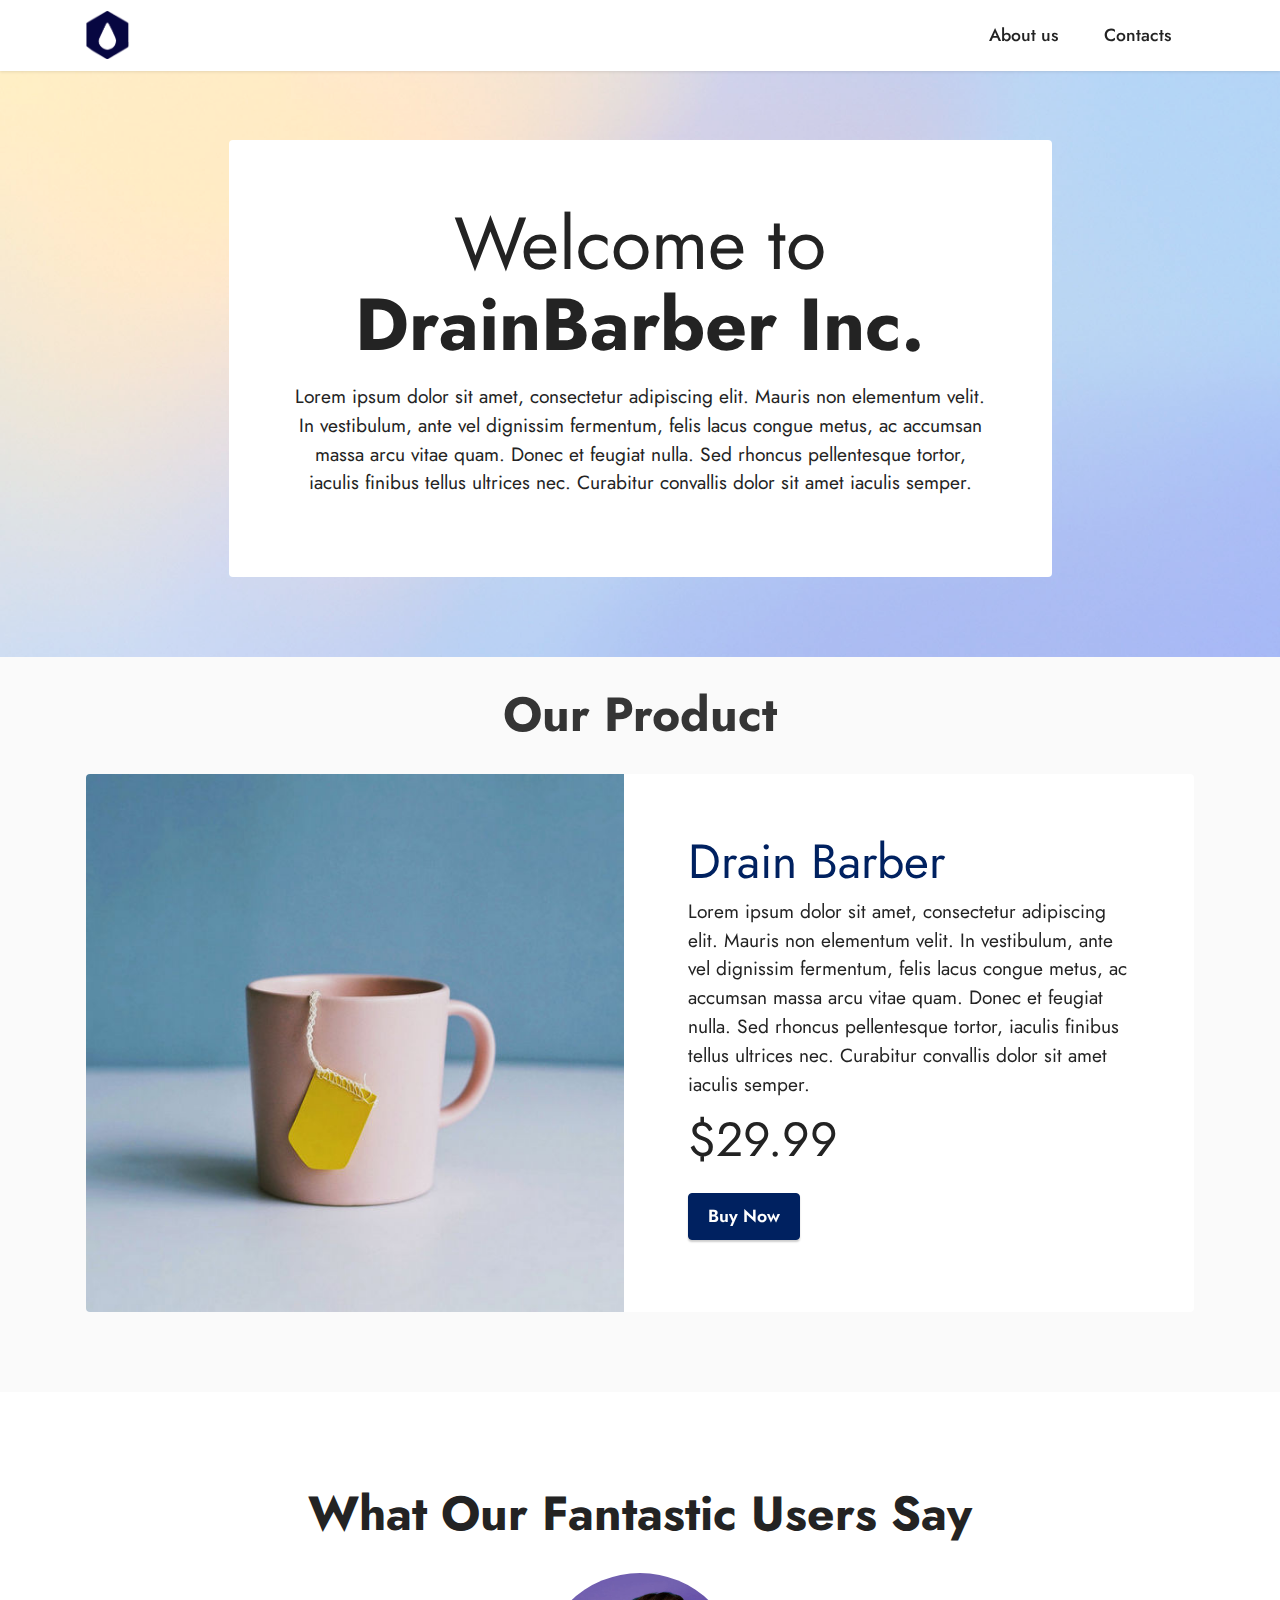
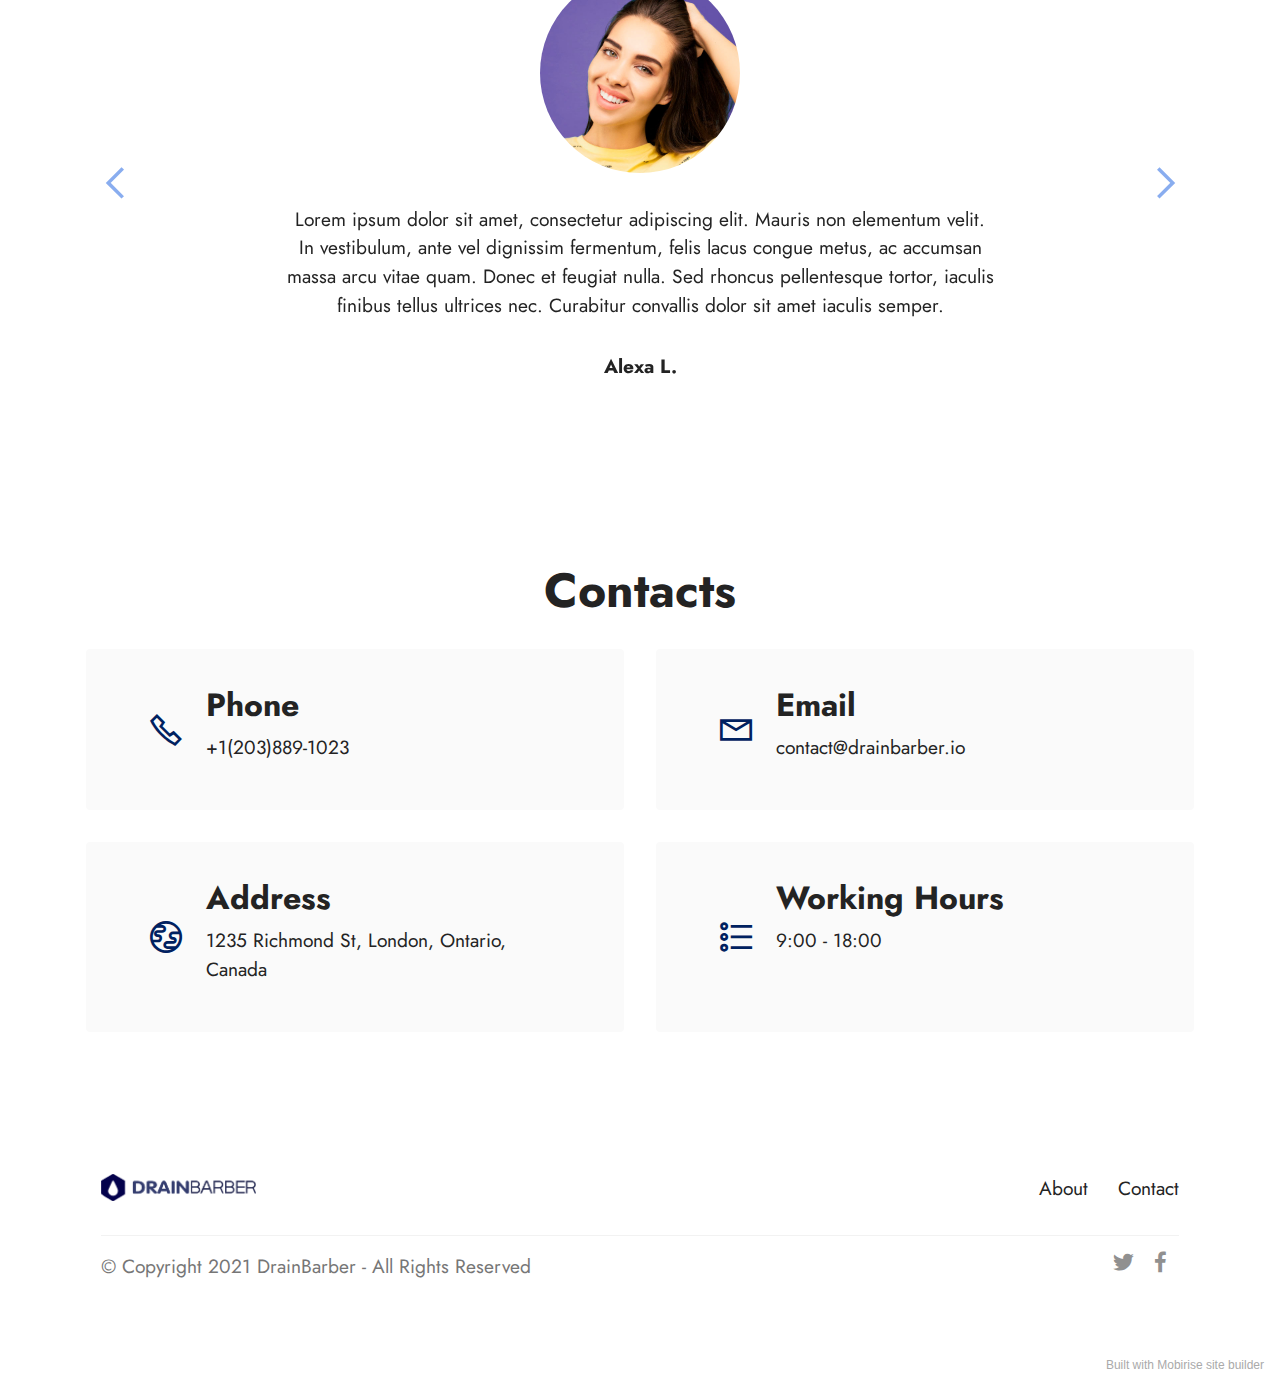
==== index.html @ 162d1832 "Commit" ====
<!DOCTYPE html>
<html  >
<head>
  <!-- Site made with Mobirise Website Builder v5.2.0, https://mobirise.com -->
  <meta charset="UTF-8">
  <meta http-equiv="X-UA-Compatible" content="IE=edge">
  <meta name="generator" content="Mobirise v5.2.0, mobirise.com">
  <meta name="viewport" content="width=device-width, initial-scale=1, minimum-scale=1">
  <link rel="shortcut icon" href="assets/images/drain-1-93x102.png" type="image/x-icon">
  <meta name="description" content="">
  
  
  <title>Home</title>
  <link rel="stylesheet" href="assets/web/assets/mobirise-icons2/mobirise2.css">
  <link rel="stylesheet" href="assets/tether/tether.min.css">
  <link rel="stylesheet" href="assets/bootstrap/css/bootstrap.min.css">
  <link rel="stylesheet" href="assets/bootstrap/css/bootstrap-grid.min.css">
  <link rel="stylesheet" href="assets/bootstrap/css/bootstrap-reboot.min.css">
  <link rel="stylesheet" href="assets/dropdown/css/style.css">
  <link rel="stylesheet" href="assets/socicon/css/styles.css">
  <link rel="stylesheet" href="assets/theme/css/style.css">
  <link rel="preload" as="style" href="assets/mobirise/css/mbr-additional.css"><link rel="stylesheet" href="assets/mobirise/css/mbr-additional.css" type="text/css">
  
  
  
  
</head>
<body>
  
  <section class="menu menu2 cid-sn1Rb7erC8" once="menu" id="menu2-1">
    
    <nav class="navbar navbar-dropdown navbar-fixed-top navbar-expand-lg">
        <div class="container">
            <div class="navbar-brand">
                <span class="navbar-logo">
                    <a href="index.html">
                        <img src="assets/images/drain-1-93x102.png" alt="DrainBarber" style="height: 3rem;">
                    </a>
                </span>
                
            </div>
            <button class="navbar-toggler" type="button" data-toggle="collapse" data-target="#navbarSupportedContent" aria-controls="navbarNavAltMarkup" aria-expanded="false" aria-label="Toggle navigation">
                <div class="hamburger">
                    <span></span>
                    <span></span>
                    <span></span>
                    <span></span>
                </div>
            </button>
            <div class="collapse navbar-collapse" id="navbarSupportedContent">
                <ul class="navbar-nav nav-dropdown nav-right" data-app-modern-menu="true"><li class="nav-item"><a class="nav-link link text-black display-4" href="https://mobiri.se">
                            About us</a></li>
                    
                    <li class="nav-item"><a class="nav-link link text-black display-4" href="https://mobiri.se">Contacts</a>
                    </li></ul>
                
                
            </div>
        </div>
    </nav>
</section>

<section class="header12 cid-sn1V47U8bd mbr-parallax-background" id="header12-c">

    

    <div class="mbr-overlay" style="opacity: 0.3; background-color: rgb(255, 255, 255);">
    </div>
    <div class="container">
        <div class="row justify-content-center">
            <div class="card col-12 col-md-12 col-lg-9">
                <div class="card-wrapper">
                    <div class="card-box align-center">
                        <h1 class="card-title mbr-fonts-style mb-3 display-1">Welcome to<strong> DrainBarber Inc.</strong></h1>
                        <p class="mbr-text mbr-fonts-style display-7">Lorem ipsum dolor sit amet, consectetur adipiscing elit. Mauris non elementum velit. In vestibulum, ante vel dignissim fermentum, felis lacus congue metus, ac accumsan massa arcu vitae quam. Donec et feugiat nulla. Sed rhoncus pellentesque tortor, iaculis finibus tellus ultrices nec. Curabitur convallis dolor sit amet iaculis semper.</p>
                        
                    </div>
                </div>
            </div>
        </div>
    </div>
</section>

<section class="info1 cid-sn1VslBDgE" id="info1-d">
    
    
    <div class="align-center container">
        <div class="row justify-content-center">
            <div class="col-12 col-lg-8">
                <h3 class="mbr-section-title mb-4 mbr-fonts-style display-2"><strong>Our Product</strong></h3>
                
                
            </div>
        </div>
    </div>
</section>

<section class="features6 cid-sn1UTd53zU" id="features7-b">
    <!---->
    

    
    <div class="container">
        <div class="card-wrapper">
            <div class="row align-items-center">
                <div class="col-12 col-lg-6">
                    <div class="image-wrapper">
                        <img src="assets/images/product2.jpg" alt="Mobirise">
                    </div>
                </div>
                <div class="col-12 col-lg">
                    <div class="text-box">
                        <h5 class="mbr-title mbr-fonts-style display-2">
                            <strong><a href="page1.html" class="text-primary">Drain Barber</a></strong></h5>
                        <p class="mbr-text mbr-fonts-style display-7">Lorem ipsum dolor sit amet, consectetur adipiscing elit. Mauris non elementum velit. In vestibulum, ante vel dignissim fermentum, felis lacus congue metus, ac accumsan massa arcu vitae quam. Donec et feugiat nulla. Sed rhoncus pellentesque tortor, iaculis finibus tellus ultrices nec. Curabitur convallis dolor sit amet iaculis semper.</p>
                        <div class="cost">
                            <span class="currentcost mbr-fonts-style pr-2 display-2">$29.99</span>
                            <span class="oldcost mbr-fonts-style display-2"></span>
                        </div>
                        <div class="mbr-section-btn pt-3"><a href="page1.html" class="btn btn-primary display-4">Buy Now</a></div>
                    </div>
                </div>
            </div>
        </div>
    </div>
</section>

<section class="testimonails3 carousel slide testimonials-slider cid-sn1TbZUkj2" data-interval="false" id="testimonials3-5">

    

    

    <div class="text-center container">
        <h3 class="mb-4 mbr-fonts-style display-2">
            <strong>What Our Fantastic Users Say</strong>
        </h3>

        <div class="carousel slide" role="listbox" data-pause="true" data-keyboard="false" data-ride="carousel" data-interval="8000">
            <div class="carousel-inner">
                
                
            <div class="carousel-item">
                    <div class="user col-md-8">
                        <div class="user_image">
                            <img src="assets/images/team3.jpg">
                        </div>
                        <div class="user_text mb-4">
                            <p class="mbr-fonts-style display-7">
                                Lorem ipsum dolor sit amet, consectetur adipiscing elit. Mauris non elementum velit. In vestibulum, ante vel dignissim fermentum, felis lacus congue metus, ac accumsan massa arcu vitae quam. Donec et feugiat nulla. Sed rhoncus pellentesque tortor, iaculis finibus tellus ultrices nec. Curabitur convallis dolor sit amet iaculis semper. 
                            </p>
                        </div>
                        <div class="user_name mbr-fonts-style mb-2 display-7">
                            <strong>Alexa L.</strong></div>
                        <div class="user_desk mbr-fonts-style display-7"></div>
                    </div>
                </div><div class="carousel-item">
                    <div class="user col-md-8">
                        <div class="user_image">
                            <img src="assets/images/team3.jpg">
                        </div>
                        <div class="user_text mb-4">
                            <p class="mbr-fonts-style display-7">
                                Lorem ipsum dolor sit amet, consectetur adipiscing elit. Mauris non elementum velit. In vestibulum, ante vel dignissim fermentum, felis lacus congue metus, ac accumsan massa arcu vitae quam. Donec et feugiat nulla. Sed rhoncus pellentesque tortor, iaculis finibus tellus ultrices nec. Curabitur convallis dolor sit amet iaculis semper. 
                            </p>
                        </div>
                        <div class="user_name mbr-fonts-style mb-2 display-7">
                            <strong>Alexa L.</strong></div>
                        <div class="user_desk mbr-fonts-style display-7"></div>
                    </div>
                </div></div>

            <div class="carousel-controls">
                <a class="carousel-control-prev" role="button" data-slide="prev">
                    <span aria-hidden="true" class="mobi-mbri mobi-mbri-arrow-prev mbr-iconfont"></span>
                    <span class="sr-only">Previous</span>
                </a>

                <a class="carousel-control-next" role="button" data-slide="next">
                    <span aria-hidden="true" class="mobi-mbri mobi-mbri-arrow-next mbr-iconfont"></span>
                    <span class="sr-only">Next</span>
                </a>
            </div>
        </div>
    </div>
</section>

<section class="contacts2 cid-sn1TaWtdav" id="contacts2-4">
    <!---->
    
    
    <div class="container">
        <div class="mbr-section-head">
            <h3 class="mbr-section-title mbr-fonts-style align-center mb-0 display-2">
                <strong>Contacts</strong>
            </h3>
            
        </div>
        <div class="row justify-content-center mt-4">
            <div class="card col-12 col-md-6">
                <div class="card-wrapper">
                    <div class="image-wrapper">
                        <span class="mbr-iconfont mobi-mbri-phone mobi-mbri"></span>
                    </div>
                    <div class="text-wrapper">
                        <h6 class="card-title mbr-fonts-style mb-1 display-5">
                            <strong>Phone</strong>
                        </h6>
                        <p class="mbr-text mbr-fonts-style display-7">+1(203)889-1023</p>
                    </div>
                </div>
            </div>
            <div class="card col-12 col-md-6">
                <div class="card-wrapper">
                    <div class="image-wrapper">
                        <span class="mbr-iconfont mobi-mbri-letter mobi-mbri"></span>
                    </div>
                    <div class="text-wrapper">
                        <h6 class="card-title mbr-fonts-style mb-1 display-5">
                            <strong>Email</strong>
                        </h6>
                        <p class="mbr-text mbr-fonts-style display-7">contact@drainbarber.io</p>
                    </div>
                </div>
            </div>
            <div class="card col-12 col-md-6">
                <div class="card-wrapper">
                    <div class="image-wrapper">
                        <span class="mbr-iconfont mobi-mbri-globe mobi-mbri"></span>
                    </div>
                    <div class="text-wrapper">
                        <h6 class="card-title mbr-fonts-style mb-1 display-5">
                            <strong>Address</strong>
                        </h6>
                        <p class="mbr-text mbr-fonts-style display-7">
                            1235 Richmond St, London, Ontario, Canada</p>
                    </div>
                </div>
            </div>
            <div class="card col-12 col-md-6">
                <div class="card-wrapper">
                    <div class="image-wrapper">
                        <span class="mbr-iconfont mobi-mbri-bulleted-list mobi-mbri"></span>
                    </div>
                    <div class="text-wrapper">
                        <h6 class="card-title mbr-fonts-style mb-1 display-5">
                            <strong>Working Hours</strong>
                        </h6>
                        <p class="mbr-text mbr-fonts-style display-7">
                            9:00 - 18:00
                        </p>
                    </div>
                </div>
            </div>
        </div>
    </div>
</section>

<section class="footer5 cid-sn1TIJP08D" once="footers" id="footer5-6">

    

    

    <div class="container">
        <div class="media-container-row">
            <div class="col-md-2 col-6">
                <div class="media-wrap">
                    <a href="https://mobirise.co/">
                        <img src="assets/images/drain-639x113.png" alt="Mobirise">
                    </a>
                </div>
            </div>
            <div class="col-10 col-6">
                <p class="mbr-text align-right links mbr-fonts-style display-7">
                    <a href="#" class="text-black">About</a> &nbsp;&nbsp;&nbsp;&nbsp;<a href="#" class="text-black">Contact</a>
                </p>
            </div>
        </div>
        <!-- <div class="media-container-row">
            <div class="col-md-12"> -->
        <div class="footer-lower">
            <div class="media-container-row">
                <div class="col-md-12">
                    <hr>
                </div>
            </div>
            <div class="media-container-row">
                <div class="col-md-6 copyright">
                    <p class="mbr-text mbr-fonts-style display-7">
                        © Copyright 2021 DrainBarber - All Rights Reserved
                    </p>
                </div>
                <div class="col-md-6">
                    <div class="social-list align-right">
                        <div class="soc-item">
                            <a href="https://twitter.com/mobirise" target="_blank">
                                <span class="socicon-twitter socicon mbr-iconfont mbr-iconfont-social"></span>
                            </a>
                        </div>
                        <div class="soc-item">
                            <a href="https://www.facebook.com/pages/Mobirise/1616226671953247" target="_blank">
                                <span class="socicon-facebook socicon mbr-iconfont mbr-iconfont-social"></span>
                            </a>
                        </div>
                        
                        
                        
                        
                    </div>
                </div>
            </div>
            <!-- </div>
            </div> -->
        </div>

    </div>
</section><section style="background-color: #fff; font-family: -apple-system, BlinkMacSystemFont, 'Segoe UI', 'Roboto', 'Helvetica Neue', Arial, sans-serif; color:#aaa; font-size:12px; padding: 0; align-items: center; display: flex;"><a href="https://mobirise.site/o" style="flex: 1 1; height: 3rem; padding-left: 1rem;"></a><p style="flex: 0 0 auto; margin:0; padding-right:1rem;">Built with Mobirise <a href="https://mobirise.site/j" style="color:#aaa;">site</a> builder</p></section><script src="assets/web/assets/jquery/jquery.min.js"></script>  <script src="assets/popper/popper.min.js"></script>  <script src="assets/tether/tether.min.js"></script>  <script src="assets/bootstrap/js/bootstrap.min.js"></script>  <script src="assets/smoothscroll/smooth-scroll.js"></script>  <script src="assets/dropdown/js/nav-dropdown.js"></script>  <script src="assets/dropdown/js/navbar-dropdown.js"></script>  <script src="assets/touchswipe/jquery.touch-swipe.min.js"></script>  <script src="assets/parallax/jarallax.min.js"></script>  <script src="assets/bootstrapcarouselswipe/bootstrap-carousel-swipe.js"></script>  <script src="assets/mbr-testimonials-slider/mbr-testimonials-slider.js"></script>  <script src="assets/theme/js/script.js"></script>  
  
  
</body>
</html>
---- assets/web/assets/mobirise-icons2/mobirise2.css ----
@font-face {
  font-family: 'Moririse2';
  font-display: swap;
  src:  url('mobirise2.eot?f2bix4');
  src:  url('mobirise2.eot?f2bix4#iefix') format('embedded-opentype'),
    url('mobirise2.ttf?f2bix4') format('truetype'),
    url('mobirise2.woff?f2bix4') format('woff'),
    url('mobirise2.svg?f2bix4#mobirise2') format('svg');
  font-weight: normal;
  font-style: normal;
}

[class^="mobi-"], [class*=" mobi-"] {
  /* use !important to prevent issues with browser extensions that change fonts */
  font-family: 'Moririse2' !important;
  speak: none;
  font-style: normal;
  font-weight: normal;
  font-variant: normal;
  text-transform: none;
  line-height: 1;

  /* Better Font Rendering =========== */
  -webkit-font-smoothing: antialiased;
  -moz-osx-font-smoothing: grayscale;
}

.mobi-mbri-add-submenu:before {
  content: "\e900";
}
.mobi-mbri-alert:before {
  content: "\e901";
}
.mobi-mbri-align-center:before {
  content: "\e902";
}
.mobi-mbri-align-justify:before {
  content: "\e903";
}
.mobi-mbri-align-left:before {
  content: "\e904";
}
.mobi-mbri-align-right:before {
  content: "\e905";
}
.mobi-mbri-android:before {
  content: "\e906";
}
.mobi-mbri-apple:before {
  content: "\e907";
}
.mobi-mbri-arrow-down:before {
  content: "\e908";
}
.mobi-mbri-arrow-next:before {
  content: "\e909";
}
.mobi-mbri-arrow-prev:before {
  content: "\e90a";
}
.mobi-mbri-arrow-up:before {
  content: "\e90b";
}
.mobi-mbri-bold:before {
  content: "\e90c";
}
.mobi-mbri-bookmark:before {
  content: "\e90d";
}
.mobi-mbri-bootstrap:before {
  content: "\e90e";
}
.mobi-mbri-briefcase:before {
  content: "\e90f";
}
.mobi-mbri-browse:before {
  content: "\e910";
}
.mobi-mbri-bulleted-list:before {
  content: "\e911";
}
.mobi-mbri-calendar:before {
  content: "\e912";
}
.mobi-mbri-camera:before {
  content: "\e913";
}
.mobi-mbri-cart-add:before {
  content: "\e914";
}
.mobi-mbri-cart-full:before {
  content: "\e915";
}
.mobi-mbri-cash:before {
  content: "\e916";
}
.mobi-mbri-change-style:before {
  content: "\e917";
}
.mobi-mbri-chat:before {
  content: "\e918";
}
.mobi-mbri-clock:before {
  content: "\e919";
}
.mobi-mbri-close:before {
  content: "\e91a";
}
.mobi-mbri-cloud:before {
  content: "\e91b";
}
.mobi-mbri-code:before {
  content: "\e91c";
}
.mobi-mbri-contact-form:before {
  content: "\e91d";
}
.mobi-mbri-credit-card:before {
  content: "\e91e";
}
.mobi-mbri-cursor-click:before {
  content: "\e91f";
}
.mobi-mbri-cust-feedback:before {
  content: "\e920";
}
.mobi-mbri-database:before {
  content: "\e921";
}
.mobi-mbri-delivery:before {
  content: "\e922";
}
.mobi-mbri-desktop:before {
  content: "\e923";
}
.mobi-mbri-devices:before {
  content: "\e924";
}
.mobi-mbri-down:before {
  content: "\e925";
}
.mobi-mbri-download-2:before {
  content: "\e926";
}
.mobi-mbri-download:before {
  content: "\e927";
}
.mobi-mbri-drag-n-drop-2:before {
  content: "\e928";
}
.mobi-mbri-drag-n-drop:before {
  content: "\e929";
}
.mobi-mbri-edit-2:before {
  content: "\e92a";
}
.mobi-mbri-edit:before {
  content: "\e92b";
}
.mobi-mbri-error:before {
  content: "\e92c";
}
.mobi-mbri-extension:before {
  content: "\e92d";
}
.mobi-mbri-features:before {
  content: "\e92e";
}
.mobi-mbri-file:before {
  content: "\e92f";
}
.mobi-mbri-flag:before {
  content: "\e930";
}
.mobi-mbri-folder:before {
  content: "\e931";
}
.mobi-mbri-gift:before {
  content: "\e932";
}
.mobi-mbri-github:before {
  content: "\e933";
}
.mobi-mbri-globe-2:before {
  content: "\e934";
}
.mobi-mbri-globe:before {
  content: "\e935";
}
.mobi-mbri-growing-chart:before {
  content: "\e936";
}
.mobi-mbri-hearth:before {
  content: "\e937";
}
.mobi-mbri-help:before {
  content: "\e938";
}
.mobi-mbri-home:before {
  content: "\e939";
}
.mobi-mbri-hot-cup:before {
  content: "\e93a";
}
.mobi-mbri-idea:before {
  content: "\e93b";
}
.mobi-mbri-image-gallery:before {
  content: "\e93c";
}
.mobi-mbri-image-slider:before {
  content: "\e93d";
}
.mobi-mbri-info:before {
  content: "\e93e";
}
.mobi-mbri-italic:before {
  content: "\e93f";
}
.mobi-mbri-key:before {
  content: "\e940";
}
.mobi-mbri-laptop:before {
  content: "\e941";
}
.mobi-mbri-layers:before {
  content: "\e942";
}
.mobi-mbri-left-right:before {
  content: "\e943";
}
.mobi-mbri-left:before {
  content: "\e944";
}
.mobi-mbri-letter:before {
  content: "\e945";
}
.mobi-mbri-like:before {
  content: "\e946";
}
.mobi-mbri-link:before {
  content: "\e947";
}
.mobi-mbri-lock:before {
  content: "\e948";
}
.mobi-mbri-login:before {
  content: "\e949";
}
.mobi-mbri-logout:before {
  content: "\e94a";
}
.mobi-mbri-magic-stick:before {
  content: "\e94b";
}
.mobi-mbri-map-pin:before {
  content: "\e94c";
}
.mobi-mbri-menu:before {
  content: "\e94d";
}
.mobi-mbri-mobile-2:before {
  content: "\e94e";
}
.mobi-mbri-mobile-horizontal:before {
  content: "\e94f";
}
.mobi-mbri-mobile:before {
  content: "\e950";
}
.mobi-mbri-mobirise:before {
  content: "\e951";
}
.mobi-mbri-more-horizontal:before {
  content: "\e952";
}
.mobi-mbri-more-vertical:before {
  content: "\e953";
}
.mobi-mbri-music:before {
  content: "\e954";
}
.mobi-mbri-new-file:before {
  content: "\e955";
}
.mobi-mbri-numbered-list:before {
  content: "\e956";
}
.mobi-mbri-opened-folder:before {
  content: "\e957";
}
.mobi-mbri-pages:before {
  content: "\e958";
}
.mobi-mbri-paper-plane:before {
  content: "\e959";
}
.mobi-mbri-paperclip:before {
  content: "\e95a";
}
.mobi-mbri-phone:before {
  content: "\e95b";
}
.mobi-mbri-photo:before {
  content: "\e95c";
}
.mobi-mbri-photos:before {
  content: "\e95d";
}
.mobi-mbri-pin:before {
  content: "\e95e";
}
.mobi-mbri-play:before {
  content: "\e95f";
}
.mobi-mbri-plus:before {
  content: "\e960";
}
.mobi-mbri-preview:before {
  content: "\e961";
}
.mobi-mbri-print:before {
  content: "\e962";
}
.mobi-mbri-protect:before {
  content: "\e963";
}
.mobi-mbri-question:before {
  content: "\e964";
}
.mobi-mbri-quote-left:before {
  content: "\e965";
}
.mobi-mbri-quote-right:before {
  content: "\e966";
}
.mobi-mbri-redo:before {
  content: "\e967";
}
.mobi-mbri-refresh:before {
  content: "\e968";
}
.mobi-mbri-responsive-2:before {
  content: "\e969";
}
.mobi-mbri-responsive:before {
  content: "\e96a";
}
.mobi-mbri-right:before {
  content: "\e96b";
}
.mobi-mbri-rocket:before {
  content: "\e96c";
}
.mobi-mbri-sad-face:before {
  content: "\e96d";
}
.mobi-mbri-sale:before {
  content: "\e96e";
}
.mobi-mbri-save:before {
  content: "\e96f";
}
.mobi-mbri-search:before {
  content: "\e970";
}
.mobi-mbri-setting-2:before {
  content: "\e971";
}
.mobi-mbri-setting-3:before {
  content: "\e972";
}
.mobi-mbri-setting:before {
  content: "\e973";
}
.mobi-mbri-share:before {
  content: "\e974";
}
.mobi-mbri-shopping-bag:before {
  content: "\e975";
}
.mobi-mbri-shopping-basket:before {
  content: "\e976";
}
.mobi-mbri-shopping-cart:before {
  content: "\e977";
}
.mobi-mbri-sites:before {
  content: "\e978";
}
.mobi-mbri-smile-face:before {
  content: "\e979";
}
.mobi-mbri-speed:before {
  content: "\e97a";
}
.mobi-mbri-star:before {
  content: "\e97b";
}
.mobi-mbri-success:before {
  content: "\e97c";
}
.mobi-mbri-sun:before {
  content: "\e97d";
}
.mobi-mbri-sun2:before {
  content: "\e97e";
}
.mobi-mbri-tablet-vertical:before {
  content: "\e97f";
}
.mobi-mbri-tablet:before {
  content: "\e980";
}
.mobi-mbri-target:before {
  content: "\e981";
}
.mobi-mbri-timer:before {
  content: "\e982";
}
.mobi-mbri-to-ftp:before {
  content: "\e983";
}
.mobi-mbri-to-local-drive:before {
  content: "\e984";
}
.mobi-mbri-touch-swipe:before {
  content: "\e985";
}
.mobi-mbri-touch:before {
  content: "\e986";
}
.mobi-mbri-trash:before {
  content: "\e987";
}
.mobi-mbri-underline:before {
  content: "\e988";
}
.mobi-mbri-undo:before {
  content: "\e989";
}
.mobi-mbri-unlink:before {
  content: "\e98a";
}
.mobi-mbri-unlock:before {
  content: "\e98b";
}
.mobi-mbri-up-down:before {
  content: "\e98c";
}
.mobi-mbri-up:before {
  content: "\e98d";
}
.mobi-mbri-update:before {
  content: "\e98e";
}
.mobi-mbri-upload-2:before {
  content: "\e98f";
}
.mobi-mbri-upload:before {
  content: "\e990";
}
.mobi-mbri-user-2:before {
  content: "\e991";
}
.mobi-mbri-user:before {
  content: "\e992";
}
.mobi-mbri-users:before {
  content: "\e993";
}
.mobi-mbri-video-play:before {
  content: "\e994";
}
.mobi-mbri-video:before {
  content: "\e995";
}
.mobi-mbri-watch:before {
  content: "\e996";
}
.mobi-mbri-website-theme-2:before {
  content: "\e997";
}
.mobi-mbri-website-theme:before {
  content: "\e998";
}
.mobi-mbri-wifi:before {
  content: "\e999";
}
.mobi-mbri-windows:before {
  content: "\e99a";
}
.mobi-mbri-zoom-in:before {
  content: "\e99b";
}
.mobi-mbri-zoom-out:before {
  content: "\e99c";
}
---- assets/dropdown/css/style.css ----
.navbar-dropdown {
  left: 0;
  padding: 0;
  position: absolute;
  right: 0;
  top: 0;
  transition: all 0.45s ease;
  z-index: 1030;
  background: #282828; }
  .navbar-dropdown .navbar-logo {
    margin-right: 0.8rem;
    transition: margin 0.3s ease-in-out;
    vertical-align: middle; }
    .navbar-dropdown .navbar-logo img {
      height: 3.125rem;
      transition: all 0.3s ease-in-out; }
    .navbar-dropdown .navbar-logo.mbr-iconfont {
      font-size: 3.125rem;
      line-height: 3.125rem; }
  .navbar-dropdown .navbar-caption {
    font-weight: 700;
    white-space: normal;
    vertical-align: -4px;
    line-height: 3.125rem !important; }
    .navbar-dropdown .navbar-caption, .navbar-dropdown .navbar-caption:hover {
      color: inherit;
      text-decoration: none; }
  .navbar-dropdown .mbr-iconfont + .navbar-caption {
    vertical-align: -1px; }
  .navbar-dropdown.navbar-fixed-top {
    position: fixed; }
  .navbar-dropdown .navbar-brand span {
    vertical-align: -4px; }
  .navbar-dropdown.bg-color.transparent {
    background: none; }
  .navbar-dropdown.navbar-short .navbar-brand {
    padding: 0.625rem 0; }
    .navbar-dropdown.navbar-short .navbar-brand span {
      vertical-align: -1px; }
  .navbar-dropdown.navbar-short .navbar-caption {
    line-height: 2.375rem !important;
    vertical-align: -2px; }
  .navbar-dropdown.navbar-short .navbar-logo {
    margin-right: 0.5rem; }
    .navbar-dropdown.navbar-short .navbar-logo img {
      height: 2.375rem; }
    .navbar-dropdown.navbar-short .navbar-logo.mbr-iconfont {
      font-size: 2.375rem;
      line-height: 2.375rem; }
  .navbar-dropdown.navbar-short .mbr-table-cell {
    height: 3.625rem; }
  .navbar-dropdown .navbar-close {
    left: 0.6875rem;
    position: fixed;
    top: 0.75rem;
    z-index: 1000; }
  .navbar-dropdown .hamburger-icon {
    content: "";
    display: inline-block;
    vertical-align: middle;
    width: 16px;
    -webkit-box-shadow: 0 -6px 0 1px #282828,0 0 0 1px #282828,0 6px 0 1px #282828;
    -moz-box-shadow: 0 -6px 0 1px #282828,0 0 0 1px #282828,0 6px 0 1px #282828;
    box-shadow: 0 -6px 0 1px #282828,0 0 0 1px #282828,0 6px 0 1px #282828; }

.dropdown-menu .dropdown-toggle[data-toggle="dropdown-submenu"]::after {
  border-bottom: 0.35em solid transparent;
  border-left: 0.35em solid;
  border-right: 0;
  border-top: 0.35em solid transparent;
  margin-left: 0.3rem; }

.dropdown-menu .dropdown-item:focus {
  outline: 0; }

.nav-dropdown {
  font-size: 0.75rem;
  font-weight: 500;
  height: auto !important; }
  .nav-dropdown .nav-btn {
    padding-left: 1rem; }
  .nav-dropdown .link {
    margin: .667em 1.667em;
    font-weight: 500;
    padding: 0;
    transition: color .2s ease-in-out; }
    .nav-dropdown .link.dropdown-toggle {
      margin-right: 2.583em; }
      .nav-dropdown .link.dropdown-toggle::after {
        margin-left: .25rem;
        border-top: 0.35em solid;
        border-right: 0.35em solid transparent;
        border-left: 0.35em solid transparent;
        border-bottom: 0; }
      .nav-dropdown .link.dropdown-toggle[aria-expanded="true"] {
        margin: 0;
        padding: 0.667em 3.263em  0.667em 1.667em; }
  .nav-dropdown .link::after,
  .nav-dropdown .dropdown-item::after {
    color: inherit; }
  .nav-dropdown .btn {
    font-size: 0.75rem;
    font-weight: 700;
    letter-spacing: 0;
    margin-bottom: 0;
    padding-left: 1.25rem;
    padding-right: 1.25rem; }
  .nav-dropdown .dropdown-menu {
    border-radius: 0;
    border: 0;
    left: 0;
    margin: 0;
    padding-bottom: 1.25rem;
    padding-top: 1.25rem;
    position: relative; }
  .nav-dropdown .dropdown-submenu {
    margin-left: 0.125rem;
    top: 0; }
  .nav-dropdown .dropdown-item {
    font-weight: 500;
    line-height: 2;
    padding: 0.3846em 4.615em 0.3846em 1.5385em;
    position: relative;
    transition: color .2s ease-in-out, background-color .2s ease-in-out; }
    .nav-dropdown .dropdown-item::after {
      margin-top: -0.3077em;
      position: absolute;
      right: 1.1538em;
      top: 50%; }
    .nav-dropdown .dropdown-item:focus, .nav-dropdown .dropdown-item:hover {
      background: none; }

@media (max-width: 767px) {
  .nav-dropdown.navbar-toggleable-sm {
    bottom: 0;
    display: none;
    left: 0;
    overflow-x: hidden;
    position: fixed;
    top: 0;
    transform: translateX(-100%);
    -ms-transform: translateX(-100%);
    -webkit-transform: translateX(-100%);
    width: 18.75rem;
    z-index: 999; } }
.nav-dropdown.navbar-toggleable-xl {
  bottom: 0;
  display: none;
  left: 0;
  overflow-x: hidden;
  position: fixed;
  top: 0;
  transform: translateX(-100%);
  -ms-transform: translateX(-100%);
  -webkit-transform: translateX(-100%);
  width: 18.75rem;
  z-index: 999; }

.nav-dropdown-sm {
  display: block !important;
  overflow-x: hidden;
  overflow: auto;
  padding-top: 3.875rem; }
  .nav-dropdown-sm::after {
    content: "";
    display: block;
    height: 3rem;
    width: 100%; }
  .nav-dropdown-sm.collapse.in ~ .navbar-close {
    display: block !important; }
  .nav-dropdown-sm.collapsing, .nav-dropdown-sm.collapse.in {
    transform: translateX(0);
    -ms-transform: translateX(0);
    -webkit-transform: translateX(0);
    transition: all 0.25s ease-out;
    -webkit-transition: all 0.25s ease-out;
    background: #282828; }
  .nav-dropdown-sm.collapsing[aria-expanded="false"] {
    transform: translateX(-100%);
    -ms-transform: translateX(-100%);
    -webkit-transform: translateX(-100%); }
  .nav-dropdown-sm .nav-item {
    display: block;
    margin-left: 0 !important;
    padding-left: 0; }
  .nav-dropdown-sm .link,
  .nav-dropdown-sm .dropdown-item {
    border-top: 1px dotted rgba(255, 255, 255, 0.1);
    font-size: 0.8125rem;
    line-height: 1.6;
    margin: 0 !important;
    padding: 0.875rem 2.4rem 0.875rem 1.5625rem !important;
    position: relative;
    white-space: normal; }
    .nav-dropdown-sm .link:focus, .nav-dropdown-sm .link:hover,
    .nav-dropdown-sm .dropdown-item:focus,
    .nav-dropdown-sm .dropdown-item:hover {
      background: rgba(0, 0, 0, 0.2) !important;
      color: #c0a375; }
  .nav-dropdown-sm .nav-btn {
    position: relative;
    padding: 1.5625rem 1.5625rem 0 1.5625rem; }
    .nav-dropdown-sm .nav-btn::before {
      border-top: 1px dotted rgba(255, 255, 255, 0.1);
      content: "";
      left: 0;
      position: absolute;
      top: 0;
      width: 100%; }
    .nav-dropdown-sm .nav-btn + .nav-btn {
      padding-top: 0.625rem; }
      .nav-dropdown-sm .nav-btn + .nav-btn::before {
        display: none; }
  .nav-dropdown-sm .btn {
    padding: 0.625rem 0; }
  .nav-dropdown-sm .dropdown-toggle[data-toggle="dropdown-submenu"]::after {
    margin-left: .25rem;
    border-top: 0.35em solid;
    border-right: 0.35em solid transparent;
    border-left: 0.35em solid transparent;
    border-bottom: 0; }
  .nav-dropdown-sm .dropdown-toggle[data-toggle="dropdown-submenu"][aria-expanded="true"]::after {
    border-top: 0;
    border-right: 0.35em solid transparent;
    border-left: 0.35em solid transparent;
    border-bottom: 0.35em solid; }
  .nav-dropdown-sm .dropdown-menu {
    margin: 0;
    padding: 0;
    position: relative;
    top: 0;
    left: 0;
    width: 100%;
    border: 0;
    float: none;
    border-radius: 0;
    background: none; }
  .nav-dropdown-sm .dropdown-submenu {
    left: 100%;
    margin-left: 0.125rem;
    margin-top: -1.25rem;
    top: 0; }

.navbar-toggleable-sm .nav-dropdown .dropdown-menu {
  position: absolute; }

.navbar-toggleable-sm .nav-dropdown .dropdown-submenu {
  left: 100%;
  margin-left: 0.125rem;
  margin-top: -1.25rem;
  top: 0; }

.navbar-toggleable-sm.opened .nav-dropdown .dropdown-menu {
  position: relative; }

.navbar-toggleable-sm.opened .nav-dropdown .dropdown-submenu {
  left: 0;
  margin-left: 00rem;
  margin-top: 0rem;
  top: 0; }

.is-builder .nav-dropdown.collapsing {
  transition: none !important; }

/*# sourceMappingURL=style.css.map */
---- assets/socicon/css/styles.css ----
@charset "UTF-8";

@font-face {
  font-family: 'Socicon';
  src:  url('../fonts/socicon.eot');
  src:  url('../fonts/socicon.eot?#iefix') format('embedded-opentype'),
    url('../fonts/socicon.woff2') format('woff2'),
    url('../fonts/socicon.ttf') format('truetype'),
    url('../fonts/socicon.woff') format('woff'),
    url('../fonts/socicon.svg#socicon') format('svg');
  font-weight: normal;
  font-style: normal;
}

[data-icon]:before {
  font-family: "socicon" !important;
  content: attr(data-icon);
  font-style: normal !important;
  font-weight: normal !important;
  font-variant: normal !important;
  text-transform: none !important;
  speak: none;
  line-height: 1;
  -webkit-font-smoothing: antialiased;
  -moz-osx-font-smoothing: grayscale;
}

[class^="socicon-"], [class*=" socicon-"] {
  /* use !important to prevent issues with browser extensions that change fonts */
  font-family: 'Socicon' !important;
  speak: none;
  font-style: normal;
  font-weight: normal;
  font-variant: normal;
  text-transform: none;
  line-height: 1;

  /* Better Font Rendering =========== */
  -webkit-font-smoothing: antialiased;
  -moz-osx-font-smoothing: grayscale;
}

.socicon-eitaa:before {
  content: "\e97c";
}
.socicon-soroush:before {
  content: "\e97d";
}
.socicon-bale:before {
  content: "\e97e";
}
.socicon-zazzle:before {
  content: "\e97b";
}
.socicon-society6:before {
  content: "\e97a";
}
.socicon-redbubble:before {
  content: "\e979";
}
.socicon-avvo:before {
  content: "\e978";
}
.socicon-stitcher:before {
  content: "\e977";
}
.socicon-googlehangouts:before {
  content: "\e974";
}
.socicon-dlive:before {
  content: "\e975";
}
.socicon-vsco:before {
  content: "\e976";
}
.socicon-flipboard:before {
  content: "\e973";
}
.socicon-ubuntu:before {
  content: "\e958";
}
.socicon-artstation:before {
  content: "\e959";
}
.socicon-invision:before {
  content: "\e95a";
}
.socicon-torial:before {
  content: "\e95b";
}
.socicon-collectorz:before {
  content: "\e95c";
}
.socicon-seenthis:before {
  content: "\e95d";
}
.socicon-googleplaymusic:before {
  content: "\e95e";
}
.socicon-debian:before {
  content: "\e95f";
}
.socicon-filmfreeway:before {
  content: "\e960";
}
.socicon-gnome:before {
  content: "\e961";
}
.socicon-itchio:before {
  content: "\e962";
}
.socicon-jamendo:before {
  content: "\e963";
}
.socicon-mix:before {
  content: "\e964";
}
.socicon-sharepoint:before {
  content: "\e965";
}
.socicon-tinder:before {
  content: "\e966";
}
.socicon-windguru:before {
  content: "\e967";
}
.socicon-cdbaby:before {
  content: "\e968";
}
.socicon-elementaryos:before {
  content: "\e969";
}
.socicon-stage32:before {
  content: "\e96a";
}
.socicon-tiktok:before {
  content: "\e96b";
}
.socicon-gitter:before {
  content: "\e96c";
}
.socicon-letterboxd:before {
  content: "\e96d";
}
.socicon-threema:before {
  content: "\e96e";
}
.socicon-splice:before {
  content: "\e96f";
}
.socicon-metapop:before {
  content: "\e970";
}
.socicon-naver:before {
  content: "\e971";
}
.socicon-remote:before {
  content: "\e972";
}
.socicon-internet:before {
  content: "\e957";
}
.socicon-moddb:before {
  content: "\e94b";
}
.socicon-indiedb:before {
  content: "\e94c";
}
.socicon-traxsource:before {
  content: "\e94d";
}
.socicon-gamefor:before {
  content: "\e94e";
}
.socicon-pixiv:before {
  content: "\e94f";
}
.socicon-myanimelist:before {
  content: "\e950";
}
.socicon-blackberry:before {
  content: "\e951";
}
.socicon-wickr:before {
  content: "\e952";
}
.socicon-spip:before {
  content: "\e953";
}
.socicon-napster:before {
  content: "\e954";
}
.socicon-beatport:before {
  content: "\e955";
}
.socicon-hackerone:before {
  content: "\e956";
}
.socicon-hackernews:before {
  content: "\e946";
}
.socicon-smashwords:before {
  content: "\e947";
}
.socicon-kobo:before {
  content: "\e948";
}
.socicon-bookbub:before {
  content: "\e949";
}
.socicon-mailru:before {
  content: "\e94a";
}
.socicon-gitlab:before {
  content: "\e945";
}
.socicon-instructables:before {
  content: "\e944";
}
.socicon-portfolio:before {
  content: "\e943";
}
.socicon-codered:before {
  content: "\e940";
}
.socicon-origin:before {
  content: "\e941";
}
.socicon-nextdoor:before {
  content: "\e942";
}
.socicon-udemy:before {
  content: "\e93f";
}
.socicon-livemaster:before {
  content: "\e93e";
}
.socicon-crunchbase:before {
  content: "\e93b";
}
.socicon-homefy:before {
  content: "\e93c";
}
.socicon-calendly:before {
  content: "\e93d";
}
.socicon-realtor:before {
  content: "\e90f";
}
.socicon-tidal:before {
  content: "\e910";
}
.socicon-qobuz:before {
  content: "\e911";
}
.socicon-natgeo:before {
  content: "\e912";
}
.socicon-mastodon:before {
  content: "\e913";
}
.socicon-unsplash:before {
  content: "\e914";
}
.socicon-homeadvisor:before {
  content: "\e915";
}
.socicon-angieslist:before {
  content: "\e916";
}
.socicon-codepen:before {
  content: "\e917";
}
.socicon-slack:before {
  content: "\e918";
}
.socicon-openaigym:before {
  content: "\e919";
}
.socicon-logmein:before {
  content: "\e91a";
}
.socicon-fiverr:before {
  content: "\e91b";
}
.socicon-gotomeeting:before {
  content: "\e91c";
}
.socicon-aliexpress:before {
  content: "\e91d";
}
.socicon-guru:before {
  content: "\e91e";
}
.socicon-appstore:before {
  content: "\e91f";
}
.socicon-homes:before {
  content: "\e920";
}
.socicon-zoom:before {
  content: "\e921";
}
.socicon-alibaba:before {
  content: "\e922";
}
.socicon-craigslist:before {
  content: "\e923";
}
.socicon-wix:before {
  content: "\e924";
}
.socicon-redfin:before {
  content: "\e925";
}
.socicon-googlecalendar:before {
  content: "\e926";
}
.socicon-shopify:before {
  content: "\e927";
}
.socicon-freelancer:before {
  content: "\e928";
}
.socicon-seedrs:before {
  content: "\e929";
}
.socicon-bing:before {
  content: "\e92a";
}
.socicon-doodle:before {
  content: "\e92b";
}
.socicon-bonanza:before {
  content: "\e92c";
}
.socicon-squarespace:before {
  content: "\e92d";
}
.socicon-toptal:before {
  content: "\e92e";
}
.socicon-gust:before {
  content: "\e92f";
}
.socicon-ask:before {
  content: "\e930";
}
.socicon-trulia:before {
  content: "\e931";
}
.socicon-loomly:before {
  content: "\e932";
}
.socicon-ghost:before {
  content: "\e933";
}
.socicon-upwork:before {
  content: "\e934";
}
.socicon-fundable:before {
  content: "\e935";
}
.socicon-booking:before {
  content: "\e936";
}
.socicon-googlemaps:before {
  content: "\e937";
}
.socicon-zillow:before {
  content: "\e938";
}
.socicon-niconico:before {
  content: "\e939";
}
.socicon-toneden:before {
  content: "\e93a";
}
.socicon-augment:before {
  content: "\e908";
}
.socicon-bitbucket:before {
  content: "\e909";
}
.socicon-fyuse:before {
  content: "\e90a";
}
.socicon-yt-gaming:before {
  content: "\e90b";
}
.socicon-sketchfab:before {
  content: "\e90c";
}
.socicon-mobcrush:before {
  content: "\e90d";
}
.socicon-microsoft:before {
  content: "\e90e";
}
.socicon-pandora:before {
  content: "\e907";
}
.socicon-messenger:before {
  content: "\e906";
}
.socicon-gamewisp:before {
  content: "\e905";
}
.socicon-bloglovin:before {
  content: "\e904";
}
.socicon-tunein:before {
  content: "\e903";
}
.socicon-gamejolt:before {
  content: "\e901";
}
.socicon-trello:before {
  content: "\e902";
}
.socicon-spreadshirt:before {
  content: "\e900";
}
.socicon-500px:before {
  content: "\e000";
}
.socicon-8tracks:before {
  content: "\e001";
}
.socicon-airbnb:before {
  content: "\e002";
}
.socicon-alliance:before {
  content: "\e003";
}
.socicon-amazon:before {
  content: "\e004";
}
.socicon-amplement:before {
  content: "\e005";
}
.socicon-android:before {
  content: "\e006";
}
.socicon-angellist:before {
  content: "\e007";
}
.socicon-apple:before {
  content: "\e008";
}
.socicon-appnet:before {
  content: "\e009";
}
.socicon-baidu:before {
  content: "\e00a";
}
.socicon-bandcamp:before {
  content: "\e00b";
}
.socicon-battlenet:before {
  content: "\e00c";
}
.socicon-mixer:before {
  content: "\e00d";
}
.socicon-bebee:before {
  content: "\e00e";
}
.socicon-bebo:before {
  content: "\e00f";
}
.socicon-behance:before {
  content: "\e010";
}
.socicon-blizzard:before {
  content: "\e011";
}
.socicon-blogger:before {
  content: "\e012";
}
.socicon-buffer:before {
  content: "\e013";
}
.socicon-chrome:before {
  content: "\e014";
}
.socicon-coderwall:before {
  content: "\e015";
}
.socicon-curse:before {
  content: "\e016";
}
.socicon-dailymotion:before {
  content: "\e017";
}
.socicon-deezer:before {
  content: "\e018";
}
.socicon-delicious:before {
  content: "\e019";
}
.socicon-deviantart:before {
  content: "\e01a";
}
.socicon-diablo:before {
  content: "\e01b";
}
.socicon-digg:before {
  content: "\e01c";
}
.socicon-discord:before {
  content: "\e01d";
}
.socicon-disqus:before {
  content: "\e01e";
}
.socicon-douban:before {
  content: "\e01f";
}
.socicon-draugiem:before {
  content: "\e020";
}
.socicon-dribbble:before {
  content: "\e021";
}
.socicon-drupal:before {
  content: "\e022";
}
.socicon-ebay:before {
  content: "\e023";
}
.socicon-ello:before {
  content: "\e024";
}
.socicon-endomodo:before {
  content: "\e025";
}
.socicon-envato:before {
  content: "\e026";
}
.socicon-etsy:before {
  content: "\e027";
}
.socicon-facebook:before {
  content: "\e028";
}
.socicon-feedburner:before {
  content: "\e029";
}
.socicon-filmweb:before {
  content: "\e02a";
}
.socicon-firefox:before {
  content: "\e02b";
}
.socicon-flattr:before {
  content: "\e02c";
}
.socicon-flickr:before {
  content: "\e02d";
}
.socicon-formulr:before {
  content: "\e02e";
}
.socicon-forrst:before {
  content: "\e02f";
}
.socicon-foursquare:before {
  content: "\e030";
}
.socicon-friendfeed:before {
  content: "\e031";
}
.socicon-github:before {
  content: "\e032";
}
.socicon-goodreads:before {
  content: "\e033";
}
.socicon-google:before {
  content: "\e034";
}
.socicon-googlescholar:before {
  content: "\e035";
}
.socicon-googlegroups:before {
  content: "\e036";
}
.socicon-googlephotos:before {
  content: "\e037";
}
.socicon-googleplus:before {
  content: "\e038";
}
.socicon-grooveshark:before {
  content: "\e039";
}
.socicon-hackerrank:before {
  content: "\e03a";
}
.socicon-hearthstone:before {
  content: "\e03b";
}
.socicon-hellocoton:before {
  content: "\e03c";
}
.socicon-heroes:before {
  content: "\e03d";
}
.socicon-smashcast:before {
  content: "\e03e";
}
.socicon-horde:before {
  content: "\e03f";
}
.socicon-houzz:before {
  content: "\e040";
}
.socicon-icq:before {
  content: "\e041";
}
.socicon-identica:before {
  content: "\e042";
}
.socicon-imdb:before {
  content: "\e043";
}
.socicon-instagram:before {
  content: "\e044";
}
.socicon-issuu:before {
  content: "\e045";
}
.socicon-istock:before {
  content: "\e046";
}
.socicon-itunes:before {
  content: "\e047";
}
.socicon-keybase:before {
  content: "\e048";
}
.socicon-lanyrd:before {
  content: "\e049";
}
.socicon-lastfm:before {
  content: "\e04a";
}
.socicon-line:before {
  content: "\e04b";
}
.socicon-linkedin:before {
  content: "\e04c";
}
.socicon-livejournal:before {
  content: "\e04d";
}
.socicon-lyft:before {
  content: "\e04e";
}
.socicon-macos:before {
  content: "\e04f";
}
.socicon-mail:before {
  content: "\e050";
}
.socicon-medium:before {
  content: "\e051";
}
.socicon-meetup:before {
  content: "\e052";
}
.socicon-mixcloud:before {
  content: "\e053";
}
.socicon-modelmayhem:before {
  content: "\e054";
}
.socicon-mumble:before {
  content: "\e055";
}
.socicon-myspace:before {
  content: "\e056";
}
.socicon-newsvine:before {
  content: "\e057";
}
.socicon-nintendo:before {
  content: "\e058";
}
.socicon-npm:before {
  content: "\e059";
}
.socicon-odnoklassniki:before {
  content: "\e05a";
}
.socicon-openid:before {
  content: "\e05b";
}
.socicon-opera:before {
  content: "\e05c";
}
.socicon-outlook:before {
  content: "\e05d";
}
.socicon-overwatch:before {
  content: "\e05e";
}
.socicon-patreon:before {
  content: "\e05f";
}
.socicon-paypal:before {
  content: "\e060";
}
.socicon-periscope:before {
  content: "\e061";
}
.socicon-persona:before {
  content: "\e062";
}
.socicon-pinterest:before {
  content: "\e063";
}
.socicon-play:before {
  content: "\e064";
}
.socicon-player:before {
  content: "\e065";
}
.socicon-playstation:before {
  content: "\e066";
}
.socicon-pocket:before {
  content: "\e067";
}
.socicon-qq:before {
  content: "\e068";
}
.socicon-quora:before {
  content: "\e069";
}
.socicon-raidcall:before {
  content: "\e06a";
}
.socicon-ravelry:before {
  content: "\e06b";
}
.socicon-reddit:before {
  content: "\e06c";
}
.socicon-renren:before {
  content: "\e06d";
}
.socicon-researchgate:before {
  content: "\e06e";
}
.socicon-residentadvisor:before {
  content: "\e06f";
}
.socicon-reverbnation:before {
  content: "\e070";
}
.socicon-rss:before {
  content: "\e071";
}
.socicon-sharethis:before {
  content: "\e072";
}
.socicon-skype:before {
  content: "\e073";
}
.socicon-slideshare:before {
  content: "\e074";
}
.socicon-smugmug:before {
  content: "\e075";
}
.socicon-snapchat:before {
  content: "\e076";
}
.socicon-songkick:before {
  content: "\e077";
}
.socicon-soundcloud:before {
  content: "\e078";
}
.socicon-spotify:before {
  content: "\e079";
}
.socicon-stackexchange:before {
  content: "\e07a";
}
.socicon-stackoverflow:before {
  content: "\e07b";
}
.socicon-starcraft:before {
  content: "\e07c";
}
.socicon-stayfriends:before {
  content: "\e07d";
}
.socicon-steam:before {
  content: "\e07e";
}
.socicon-storehouse:before {
  content: "\e07f";
}
.socicon-strava:before {
  content: "\e080";
}
.socicon-streamjar:before {
  content: "\e081";
}
.socicon-stumbleupon:before {
  content: "\e082";
}
.socicon-swarm:before {
  content: "\e083";
}
.socicon-teamspeak:before {
  content: "\e084";
}
.socicon-teamviewer:before {
  content: "\e085";
}
.socicon-technorati:before {
  content: "\e086";
}
.socicon-telegram:before {
  content: "\e087";
}
.socicon-tripadvisor:before {
  content: "\e088";
}
.socicon-tripit:before {
  content: "\e089";
}
.socicon-triplej:before {
  content: "\e08a";
}
.socicon-tumblr:before {
  content: "\e08b";
}
.socicon-twitch:before {
  content: "\e08c";
}
.socicon-twitter:before {
  content: "\e08d";
}
.socicon-uber:before {
  content: "\e08e";
}
.socicon-ventrilo:before {
  content: "\e08f";
}
.socicon-viadeo:before {
  content: "\e090";
}
.socicon-viber:before {
  content: "\e091";
}
.socicon-viewbug:before {
  content: "\e092";
}
.socicon-vimeo:before {
  content: "\e093";
}
.socicon-vine:before {
  content: "\e094";
}
.socicon-vkontakte:before {
  content: "\e095";
}
.socicon-warcraft:before {
  content: "\e096";
}
.socicon-wechat:before {
  content: "\e097";
}
.socicon-weibo:before {
  content: "\e098";
}
.socicon-whatsapp:before {
  content: "\e099";
}
.socicon-wikipedia:before {
  content: "\e09a";
}
.socicon-windows:before {
  content: "\e09b";
}
.socicon-wordpress:before {
  content: "\e09c";
}
.socicon-wykop:before {
  content: "\e09d";
}
.socicon-xbox:before {
  content: "\e09e";
}
.socicon-xing:before {
  content: "\e09f";
}
.socicon-yahoo:before {
  content: "\e0a0";
}
.socicon-yammer:before {
  content: "\e0a1";
}
.socicon-yandex:before {
  content: "\e0a2";
}
.socicon-yelp:before {
  content: "\e0a3";
}
.socicon-younow:before {
  content: "\e0a4";
}
.socicon-youtube:before {
  content: "\e0a5";
}
.socicon-zapier:before {
  content: "\e0a6";
}
.socicon-zerply:before {
  content: "\e0a7";
}
.socicon-zomato:before {
  content: "\e0a8";
}
.socicon-zynga:before {
  content: "\e0a9";
}
---- assets/theme/css/style.css ----
section {
  background-color: #ffffff;
}

body {
  font-style: normal;
  line-height: 1.5;
  font-weight: 400;
  color: #232323;
  position: relative;
}

section,
.container,
.container-fluid {
  position: relative;
  word-wrap: break-word;
}

a.mbr-iconfont:hover {
  text-decoration: none;
}

.article .lead p,
.article .lead ul,
.article .lead ol,
.article .lead pre,
.article .lead blockquote {
  margin-bottom: 0;
}

a {
  font-style: normal;
  font-weight: 400;
  cursor: pointer;
}

a, a:hover {
  text-decoration: none;
}

.mbr-section-title {
  font-style: normal;
  line-height: 1.3;
}

.mbr-section-subtitle {
  line-height: 1.3;
}

.mbr-text {
  font-style: normal;
  line-height: 1.7;
}

h1,
h2,
h3,
h4,
h5,
h6,
.display-1,
.display-2,
.display-4,
.display-5,
.display-7,
span,
p,
a {
  line-height: 1;
  word-break: break-word;
  word-wrap: break-word;
  font-weight: 400;
}

b,
strong {
  font-weight: bold;
}

input:-webkit-autofill, input:-webkit-autofill:hover, input:-webkit-autofill:focus, input:-webkit-autofill:active {
  -webkit-transition-delay: 9999s;
          transition-delay: 9999s;
  -webkit-transition-property: background-color, color;
  transition-property: background-color, color;
}

textarea[type="hidden"] {
  display: none;
}

section {
  background-position: 50% 50%;
  background-repeat: no-repeat;
  background-size: cover;
}

section .mbr-background-video,
section .mbr-background-video-preview {
  position: absolute;
  bottom: 0;
  left: 0;
  right: 0;
  top: 0;
}

.hidden {
  visibility: hidden;
}

.mbr-z-index20 {
  z-index: 20;
}

/*! Base colors */
.mbr-white {
  color: #ffffff;
}

.mbr-black {
  color: #111111;
}

.mbr-bg-white {
  background-color: #ffffff;
}

.mbr-bg-black {
  background-color: #000000;
}

/*! Text-aligns */
.align-left {
  text-align: left;
}

.align-center {
  text-align: center;
}

.align-right {
  text-align: right;
}

/*! Font-weight  */
.mbr-light {
  font-weight: 300;
}

.mbr-regular {
  font-weight: 400;
}

.mbr-semibold {
  font-weight: 500;
}

.mbr-bold {
  font-weight: 700;
}

/*! Media  */
.media-content {
  -ms-flex-preferred-size: 100%;
      flex-basis: 100%;
}

.media-container-row {
  display: -webkit-box;
  display: -ms-flexbox;
  display: flex;
  -webkit-box-orient: horizontal;
  -webkit-box-direction: normal;
      -ms-flex-direction: row;
          flex-direction: row;
  -ms-flex-wrap: wrap;
      flex-wrap: wrap;
  -webkit-box-pack: center;
      -ms-flex-pack: center;
          justify-content: center;
  -ms-flex-line-pack: center;
      align-content: center;
  -webkit-box-align: start;
      -ms-flex-align: start;
          align-items: start;
}

.media-container-row .media-size-item {
  width: 400px;
}

.media-container-column {
  display: -webkit-box;
  display: -ms-flexbox;
  display: flex;
  -webkit-box-orient: vertical;
  -webkit-box-direction: normal;
      -ms-flex-direction: column;
          flex-direction: column;
  -ms-flex-wrap: wrap;
      flex-wrap: wrap;
  -webkit-box-pack: center;
      -ms-flex-pack: center;
          justify-content: center;
  -ms-flex-line-pack: center;
      align-content: center;
  -webkit-box-align: stretch;
      -ms-flex-align: stretch;
          align-items: stretch;
}

.media-container-column > * {
  width: 100%;
}

@media (min-width: 992px) {
  .media-container-row {
    -ms-flex-wrap: nowrap;
        flex-wrap: nowrap;
  }
}

figure {
  margin-bottom: 0;
  overflow: hidden;
}

figure[mbr-media-size] {
  -webkit-transition: width 0.1s;
  transition: width 0.1s;
}

img,
iframe {
  display: block;
  width: 100%;
}

.card {
  background-color: transparent;
  border: none;
}

.card-box {
  width: 100%;
}

.card-img {
  text-align: center;
  -ms-flex-negative: 0;
      flex-shrink: 0;
  -webkit-flex-shrink: 0;
}

.media {
  max-width: 100%;
  margin: 0 auto;
}

.mbr-figure {
  -ms-flex-item-align: center;
      -ms-grid-row-align: center;
      align-self: center;
}

.media-container > div {
  max-width: 100%;
}

.mbr-figure img,
.card-img img {
  width: 100%;
}

@media (max-width: 991px) {
  .media-size-item {
    width: auto !important;
  }
  .media {
    width: auto;
  }
  .mbr-figure {
    width: 100% !important;
  }
}

/*! Buttons */
.mbr-section-btn {
  margin-left: -0.6rem;
  margin-right: -0.6rem;
  font-size: 0;
}

.btn {
  font-weight: 600;
  border-width: 1px;
  font-style: normal;
  margin: 0.6rem 0.6rem;
  white-space: normal;
  -webkit-transition: all 0.2s ease-in-out;
  transition: all 0.2s ease-in-out;
  display: -webkit-inline-box;
  display: -ms-inline-flexbox;
  display: inline-flex;
  -webkit-box-align: center;
      -ms-flex-align: center;
          align-items: center;
  -webkit-box-pack: center;
      -ms-flex-pack: center;
          justify-content: center;
  word-break: break-word;
}

.btn-sm {
  font-weight: 600;
  letter-spacing: 0px;
  -webkit-transition: all 0.3s ease-in-out;
  transition: all 0.3s ease-in-out;
}

.btn-md {
  font-weight: 600;
  letter-spacing: 0px;
  -webkit-transition: all 0.3s ease-in-out;
  transition: all 0.3s ease-in-out;
}

.btn-lg {
  font-weight: 600;
  letter-spacing: 0px;
  -webkit-transition: all 0.3s ease-in-out;
  transition: all 0.3s ease-in-out;
}

.btn-form {
  margin: 0;
}

.btn-form:hover {
  cursor: pointer;
}

nav .mbr-section-btn {
  margin-left: 0rem;
  margin-right: 0rem;
}

/*! Btn icon margin */
.btn .mbr-iconfont,
.btn.btn-sm .mbr-iconfont {
  -webkit-box-ordinal-group: 2;
      -ms-flex-order: 1;
          order: 1;
  cursor: pointer;
  margin-left: 0.5rem;
  vertical-align: sub;
}

.btn.btn-md .mbr-iconfont,
.btn.btn-md .mbr-iconfont {
  margin-left: 0.8rem;
}

.mbr-regular {
  font-weight: 400;
}

.mbr-semibold {
  font-weight: 500;
}

.mbr-bold {
  font-weight: 700;
}

[type="submit"] {
  -webkit-appearance: none;
}

/*! Full-screen */
.mbr-fullscreen .mbr-overlay {
  min-height: 100vh;
}

.mbr-fullscreen {
  display: -webkit-box;
  display: -ms-flexbox;
  display: flex;
  display: -moz-flex;
  display: -ms-flex;
  display: -o-flex;
  -webkit-box-align: center;
      -ms-flex-align: center;
          align-items: center;
  min-height: 100vh;
  padding-top: 3rem;
  padding-bottom: 3rem;
}

/*! Map */
.map {
  height: 25rem;
  position: relative;
}

.map iframe {
  width: 100%;
  height: 100%;
}

/*! Scroll to top arrow */
.mbr-arrow-up {
  bottom: 25px;
  right: 90px;
  position: fixed;
  text-align: right;
  z-index: 5000;
  color: #ffffff;
  font-size: 22px;
}

.mbr-arrow-up a {
  background: rgba(0, 0, 0, 0.2);
  border-radius: 50%;
  color: #fff;
  display: inline-block;
  height: 60px;
  width: 60px;
  border: 2px solid #fff;
  outline-style: none !important;
  position: relative;
  text-decoration: none;
  -webkit-transition: all 0.3s ease-in-out;
  transition: all 0.3s ease-in-out;
  cursor: pointer;
  text-align: center;
}

.mbr-arrow-up a:hover {
  background-color: rgba(0, 0, 0, 0.4);
}

.mbr-arrow-up a i {
  line-height: 60px;
}

.mbr-arrow-up-icon {
  display: block;
  color: #fff;
}

.mbr-arrow-up-icon::before {
  content: "\203a";
  display: inline-block;
  font-family: serif;
  font-size: 22px;
  line-height: 1;
  font-style: normal;
  position: relative;
  top: 6px;
  left: -4px;
  -webkit-transform: rotate(-90deg);
          transform: rotate(-90deg);
}

/*! Arrow Down */
.mbr-arrow {
  position: absolute;
  bottom: 45px;
  left: 50%;
  width: 60px;
  height: 60px;
  cursor: pointer;
  background-color: rgba(80, 80, 80, 0.5);
  border-radius: 50%;
  -webkit-transform: translateX(-50%);
          transform: translateX(-50%);
}

@media (max-width: 767px) {
  .mbr-arrow {
    display: none;
  }
}

.mbr-arrow > a {
  display: inline-block;
  text-decoration: none;
  outline-style: none;
  -webkit-animation: arrowdown 1.7s ease-in-out infinite;
          animation: arrowdown 1.7s ease-in-out infinite;
  color: #ffffff;
}

.mbr-arrow > a > i {
  position: absolute;
  top: -2px;
  left: 15px;
  font-size: 2rem;
}

#scrollToTop a i::before {
  content: "";
  position: absolute;
  display: block;
  border-bottom: 2.5px solid #fff;
  border-left: 2.5px solid #fff;
  width: 27.8%;
  height: 27.8%;
  left: 50%;
  top: 50%;
  -webkit-transform: rotate(135deg);
  transform: translateY(-30%) translateX(-50%) rotate(135deg);
}

@keyframes arrowdown {
  0% {
    -webkit-transform: translateY(0px);
            transform: translateY(0px);
  }
  50% {
    -webkit-transform: translateY(-5px);
            transform: translateY(-5px);
  }
  100% {
    -webkit-transform: translateY(0px);
            transform: translateY(0px);
  }
}

@-webkit-keyframes arrowdown {
  0% {
    -webkit-transform: translateY(0px);
            transform: translateY(0px);
  }
  50% {
    -webkit-transform: translateY(-5px);
            transform: translateY(-5px);
  }
  100% {
    -webkit-transform: translateY(0px);
            transform: translateY(0px);
  }
}

@media (max-width: 500px) {
  .mbr-arrow-up {
    left: 50%;
    right: auto;
  }
}

/*Gradients animation*/
@keyframes gradient-animation {
  from {
    background-position: 0% 100%;
    -webkit-animation-timing-function: ease-in-out;
            animation-timing-function: ease-in-out;
  }
  to {
    background-position: 100% 0%;
    -webkit-animation-timing-function: ease-in-out;
            animation-timing-function: ease-in-out;
  }
}

@-webkit-keyframes gradient-animation {
  from {
    background-position: 0% 100%;
    -webkit-animation-timing-function: ease-in-out;
            animation-timing-function: ease-in-out;
  }
  to {
    background-position: 100% 0%;
    -webkit-animation-timing-function: ease-in-out;
            animation-timing-function: ease-in-out;
  }
}

.bg-gradient {
  background-size: 200% 200%;
  animation: gradient-animation 5s infinite alternate;
  -webkit-animation: gradient-animation 5s infinite alternate;
}

.menu .navbar-brand {
  display: -webkit-flex;
}

.menu .navbar-brand span {
  display: -webkit-box;
  display: -ms-flexbox;
  display: flex;
  display: -webkit-flex;
}

.menu .navbar-brand .navbar-caption-wrap {
  display: -webkit-flex;
}

.menu .navbar-brand .navbar-logo img {
  display: -webkit-flex;
}

@media (min-width: 768px) and (max-width: 991px) {
  .menu .navbar-toggleable-sm .navbar-nav {
    display: -webkit-box;
    display: -ms-flexbox;
  }
}

@media (max-width: 991px) {
  .menu .navbar-collapse {
    max-height: 93.5vh;
  }
  .menu .navbar-collapse.show {
    overflow: auto;
  }
}

@media (min-width: 992px) {
  .menu .navbar-nav.nav-dropdown {
    display: -webkit-flex;
  }
  .menu .navbar-toggleable-sm .navbar-collapse {
    display: -webkit-flex !important;
  }
  .menu .collapsed .navbar-collapse {
    max-height: 93.5vh;
  }
  .menu .collapsed .navbar-collapse.show {
    overflow: auto;
  }
}

@media (max-width: 767px) {
  .menu .navbar-collapse {
    max-height: 80vh;
  }
}

.nav-link .mbr-iconfont {
  margin-right: .5rem;
}

.navbar {
  display: -webkit-flex;
  -webkit-flex-wrap: wrap;
  -webkit-align-items: center;
  -webkit-justify-content: space-between;
}

.navbar-collapse {
  -webkit-flex-basis: 100%;
  -webkit-flex-grow: 1;
  -webkit-align-items: center;
}

.nav-dropdown .link {
  padding: 0.667em 1.667em !important;
  margin: 0 !important;
}

.nav {
  display: -webkit-flex;
  -webkit-flex-wrap: wrap;
}

.row {
  display: -webkit-flex;
  -webkit-flex-wrap: wrap;
}

.justify-content-center {
  -webkit-justify-content: center;
}

.form-inline {
  display: -webkit-flex;
}

.card-wrapper {
  -webkit-flex: 1;
}

.carousel-control {
  z-index: 10;
  display: -webkit-flex;
}

.carousel-controls {
  display: -webkit-flex;
}

.media {
  display: -webkit-flex;
}

.form-group:focus {
  outline: none;
}

.jq-selectbox__select {
  padding: 7px 0;
  position: relative;
}

.jq-selectbox__dropdown {
  overflow: hidden;
  border-radius: 10px;
  position: absolute;
  top: 100%;
  left: 0 !important;
  width: 100% !important;
}

.jq-selectbox__trigger-arrow {
  right: 0;
  -webkit-transform: translateY(-50%);
          transform: translateY(-50%);
}

.jq-selectbox li {
  padding: 1.07em 0.5em;
}

input[type="range"] {
  padding-left: 0 !important;
  padding-right: 0 !important;
}

.modal-dialog,
.modal-content {
  height: 100%;
}

.modal-dialog .carousel-inner {
  height: calc(100vh - 1.75rem);
}

@media (max-width: 575px) {
  .modal-dialog .carousel-inner {
    height: calc(100vh - 1rem);
  }
}

.carousel-item {
  text-align: center;
}

.carousel-item img {
  margin: auto;
}

.navbar-toggler {
  -webkit-align-self: flex-start;
  -ms-flex-item-align: start;
  align-self: flex-start;
  padding: 0.25rem 0.75rem;
  font-size: 1.25rem;
  line-height: 1;
  background: transparent;
  border: 1px solid transparent;
  border-radius: 0.25rem;
}

.navbar-toggler:focus,
.navbar-toggler:hover {
  text-decoration: none;
}

.navbar-toggler-icon {
  display: inline-block;
  width: 1.5em;
  height: 1.5em;
  vertical-align: middle;
  content: "";
  background: no-repeat center center;
  background-size: 100% 100%;
}

.navbar-toggler-left {
  position: absolute;
  left: 1rem;
}

.navbar-toggler-right {
  position: absolute;
  right: 1rem;
}

.card-img {
  width: auto;
}

.menu .navbar.collapsed:not(.beta-menu) {
  -webkit-box-orient: vertical;
  -webkit-box-direction: normal;
      -ms-flex-direction: column;
          flex-direction: column;
}

.carousel-item.active,
.carousel-item-next,
.carousel-item-prev {
  display: -webkit-box;
  display: -ms-flexbox;
  display: flex;
}

.note-air-layout .dropup .dropdown-menu,
.note-air-layout .navbar-fixed-bottom .dropdown .dropdown-menu {
  bottom: initial !important;
}

html,
body {
  height: auto;
  min-height: 100vh;
}

.dropup .dropdown-toggle::after {
  display: none;
}

.form-asterisk {
  font-family: initial;
  position: absolute;
  top: -2px;
  font-weight: normal;
}

.form-control-label {
  position: relative;
  cursor: pointer;
  margin-bottom: 0.357em;
  padding: 0;
}

.alert {
  color: #ffffff;
  border-radius: 0;
  border: 0;
  font-size: 1.1rem;
  line-height: 1.5;
  margin-bottom: 1.875rem;
  padding: 1.25rem;
  position: relative;
  text-align: center;
}

.alert.alert-form::after {
  background-color: inherit;
  bottom: -7px;
  content: "";
  display: block;
  height: 14px;
  left: 50%;
  margin-left: -7px;
  position: absolute;
  -webkit-transform: rotate(45deg);
          transform: rotate(45deg);
  width: 14px;
}

.form-control {
  background-color: #ffffff;
  background-clip: border-box;
  color: #232323;
  line-height: 1rem !important;
  height: auto;
  padding: 0.6rem 1.2rem;
  -webkit-transition: border-color 0.25s ease 0s;
  transition: border-color 0.25s ease 0s;
  border: 1px solid transparent !important;
  border-radius: 4px;
  -webkit-box-shadow: rgba(0, 0, 0, 0.07) 0px 1px 1px 0px, rgba(0, 0, 0, 0.07) 0px 1px 3px 0px, rgba(0, 0, 0, 0.03) 0px 0px 0px 1px;
          box-shadow: rgba(0, 0, 0, 0.07) 0px 1px 1px 0px, rgba(0, 0, 0, 0.07) 0px 1px 3px 0px, rgba(0, 0, 0, 0.03) 0px 0px 0px 1px;
}

.form-active .form-control:invalid {
  border-color: red;
}

form .row {
  margin-left: -0.6rem;
  margin-right: -0.6rem;
}

form .row [class*="col"] {
  padding-left: 0.6rem;
  padding-right: 0.6rem;
}

form .mbr-section-btn {
  margin: 0;
  padding-left: 0.6rem;
  padding-right: 0.6rem;
}

form .btn {
  display: -webkit-box;
  display: -ms-flexbox;
  display: flex;
  padding: 0.6rem 1.2rem;
  margin: 0;
}

form .form-check-input {
  margin-top: .5;
}

textarea.form-control {
  line-height: 1.5rem !important;
}

.form-group {
  margin-bottom: 1.2rem;
}

.form-control,
form .btn {
  min-height: 48px;
}

.gdpr-block label span.textGDPR input[name='gdpr'] {
  top: 7px;
}

.form-control:focus {
  -webkit-box-shadow: none;
          box-shadow: none;
}

:focus {
  outline: none;
}

.mbr-overlay {
  background-color: #000;
  bottom: 0;
  left: 0;
  opacity: 0.5;
  position: absolute;
  right: 0;
  top: 0;
  z-index: 0;
  pointer-events: none;
}

blockquote {
  font-style: italic;
  padding: 3rem;
  font-size: 1.09rem;
  position: relative;
  border-left: 3px solid;
}

ul,
ol,
pre,
blockquote {
  margin-bottom: 2.3125rem;
}

.mt-4 {
  margin-top: 2rem !important;
}

.mb-4 {
  margin-bottom: 2rem !important;
}

@media (min-width: 992px) {
  .container {
    padding-left: 16px;
    padding-right: 16px;
  }
  .row {
    margin-left: -16px;
    margin-right: -16px;
  }
  .row > [class*="col"] {
    padding-left: 16px;
    padding-right: 16px;
  }
}

@media (min-width: 768px) {
  .container-fluid {
    padding-left: 32px;
    padding-right: 32px;
  }
}

@media (min-width: 768px) and (max-width: 991px) {
  .mbr-container {
    padding-left: 32px;
    padding-right: 32px;
  }
}

@media (max-width: 767px) {
  .mbr-container {
    padding-left: 16px;
    padding-right: 16px;
  }
}

.card-wrapper,
.item-wrapper {
  overflow: hidden;
}

.app-video-wrapper > img {
  opacity: 1;
}
/*# sourceMappingURL=style.css.map */.engine {
	position: absolute;
	text-indent: -2400px;
	text-align: center;
	padding: 0;
	top: 0;
	left: -2400px;
}
---- assets/mobirise/css/mbr-additional.css ----
@import url(https://fonts.googleapis.com/css?family=Jost:100,200,300,400,500,600,700,800,900,100i,200i,300i,400i,500i,600i,700i,800i,900i&display=swap);





body {
  font-family: Jost;
}
.display-1 {
  font-family: 'Jost', sans-serif;
  font-size: 4.6rem;
  line-height: 1.1;
}
.display-1 > .mbr-iconfont {
  font-size: 5.75rem;
}
.display-2 {
  font-family: 'Jost', sans-serif;
  font-size: 3rem;
  line-height: 1.1;
}
.display-2 > .mbr-iconfont {
  font-size: 3.75rem;
}
.display-4 {
  font-family: 'Jost', sans-serif;
  font-size: 1.1rem;
  line-height: 1.5;
}
.display-4 > .mbr-iconfont {
  font-size: 1.375rem;
}
.display-5 {
  font-family: 'Jost', sans-serif;
  font-size: 2rem;
  line-height: 1.5;
}
.display-5 > .mbr-iconfont {
  font-size: 2.5rem;
}
.display-7 {
  font-family: 'Jost', sans-serif;
  font-size: 1.2rem;
  line-height: 1.5;
}
.display-7 > .mbr-iconfont {
  font-size: 1.5rem;
}
/* ---- Fluid typography for mobile devices ---- */
/* 1.4 - font scale ratio ( bootstrap == 1.42857 ) */
/* 100vw - current viewport width */
/* (48 - 20)  48 == 48rem == 768px, 20 == 20rem == 320px(minimal supported viewport) */
/* 0.65 - min scale variable, may vary */
@media (max-width: 992px) {
  .display-1 {
    font-size: 3.68rem;
  }
}
@media (max-width: 768px) {
  .display-1 {
    font-size: 3.22rem;
    font-size: calc( 2.26rem + (4.6 - 2.26) * ((100vw - 20rem) / (48 - 20)));
    line-height: calc( 1.1 * (2.26rem + (4.6 - 2.26) * ((100vw - 20rem) / (48 - 20))));
  }
  .display-2 {
    font-size: 2.4rem;
    font-size: calc( 1.7rem + (3 - 1.7) * ((100vw - 20rem) / (48 - 20)));
    line-height: calc( 1.3 * (1.7rem + (3 - 1.7) * ((100vw - 20rem) / (48 - 20))));
  }
  .display-4 {
    font-size: 0.88rem;
    font-size: calc( 1.0350000000000001rem + (1.1 - 1.0350000000000001) * ((100vw - 20rem) / (48 - 20)));
    line-height: calc( 1.4 * (1.0350000000000001rem + (1.1 - 1.0350000000000001) * ((100vw - 20rem) / (48 - 20))));
  }
  .display-5 {
    font-size: 1.6rem;
    font-size: calc( 1.35rem + (2 - 1.35) * ((100vw - 20rem) / (48 - 20)));
    line-height: calc( 1.4 * (1.35rem + (2 - 1.35) * ((100vw - 20rem) / (48 - 20))));
  }
  .display-7 {
    font-size: 0.96rem;
    font-size: calc( 1.07rem + (1.2 - 1.07) * ((100vw - 20rem) / (48 - 20)));
    line-height: calc( 1.4 * (1.07rem + (1.2 - 1.07) * ((100vw - 20rem) / (48 - 20))));
  }
}
/* Buttons */
.btn {
  padding: 0.6rem 1.2rem;
  border-radius: 4px;
}
.btn-sm {
  padding: 0.6rem 1.2rem;
  border-radius: 4px;
}
.btn-md {
  padding: 0.6rem 1.2rem;
  border-radius: 4px;
}
.btn-lg {
  padding: 1rem 2.6rem;
  border-radius: 4px;
}
.bg-primary {
  background-color: #002160 !important;
}
.bg-success {
  background-color: #40b0bf !important;
}
.bg-info {
  background-color: #47b5ed !important;
}
.bg-warning {
  background-color: #ffe161 !important;
}
.bg-danger {
  background-color: #ff9966 !important;
}
.btn-primary,
.btn-primary:active {
  background-color: #002160 !important;
  border-color: #002160 !important;
  color: #ffffff !important;
  box-shadow: 0 2px 2px 0 rgba(0, 0, 0, 0.2);
}
.btn-primary:hover,
.btn-primary:focus,
.btn-primary.focus,
.btn-primary.active {
  color: #ffffff !important;
  background-color: #000309 !important;
  border-color: #000309 !important;
  box-shadow: 0 2px 5px 0 rgba(0, 0, 0, 0.2);
}
.btn-primary.disabled,
.btn-primary:disabled {
  color: #ffffff !important;
  background-color: #000309 !important;
  border-color: #000309 !important;
}
.btn-secondary,
.btn-secondary:active {
  background-color: #ff6666 !important;
  border-color: #ff6666 !important;
  color: #ffffff !important;
  box-shadow: 0 2px 2px 0 rgba(0, 0, 0, 0.2);
}
.btn-secondary:hover,
.btn-secondary:focus,
.btn-secondary.focus,
.btn-secondary.active {
  color: #ffffff !important;
  background-color: #ff0f0f !important;
  border-color: #ff0f0f !important;
  box-shadow: 0 2px 5px 0 rgba(0, 0, 0, 0.2);
}
.btn-secondary.disabled,
.btn-secondary:disabled {
  color: #ffffff !important;
  background-color: #ff0f0f !important;
  border-color: #ff0f0f !important;
}
.btn-info,
.btn-info:active {
  background-color: #47b5ed !important;
  border-color: #47b5ed !important;
  color: #ffffff !important;
  box-shadow: 0 2px 2px 0 rgba(0, 0, 0, 0.2);
}
.btn-info:hover,
.btn-info:focus,
.btn-info.focus,
.btn-info.active {
  color: #ffffff !important;
  background-color: #148cca !important;
  border-color: #148cca !important;
  box-shadow: 0 2px 5px 0 rgba(0, 0, 0, 0.2);
}
.btn-info.disabled,
.btn-info:disabled {
  color: #ffffff !important;
  background-color: #148cca !important;
  border-color: #148cca !important;
}
.btn-success,
.btn-success:active {
  background-color: #40b0bf !important;
  border-color: #40b0bf !important;
  color: #ffffff !important;
  box-shadow: 0 2px 2px 0 rgba(0, 0, 0, 0.2);
}
.btn-success:hover,
.btn-success:focus,
.btn-success.focus,
.btn-success.active {
  color: #ffffff !important;
  background-color: #2a747e !important;
  border-color: #2a747e !important;
  box-shadow: 0 2px 5px 0 rgba(0, 0, 0, 0.2);
}
.btn-success.disabled,
.btn-success:disabled {
  color: #ffffff !important;
  background-color: #2a747e !important;
  border-color: #2a747e !important;
}
.btn-warning,
.btn-warning:active {
  background-color: #ffe161 !important;
  border-color: #ffe161 !important;
  color: #614f00 !important;
  box-shadow: 0 2px 2px 0 rgba(0, 0, 0, 0.2);
}
.btn-warning:hover,
.btn-warning:focus,
.btn-warning.focus,
.btn-warning.active {
  color: #0a0800 !important;
  background-color: #ffd10a !important;
  border-color: #ffd10a !important;
  box-shadow: 0 2px 5px 0 rgba(0, 0, 0, 0.2);
}
.btn-warning.disabled,
.btn-warning:disabled {
  color: #614f00 !important;
  background-color: #ffd10a !important;
  border-color: #ffd10a !important;
}
.btn-danger,
.btn-danger:active {
  background-color: #ff9966 !important;
  border-color: #ff9966 !important;
  color: #ffffff !important;
  box-shadow: 0 2px 2px 0 rgba(0, 0, 0, 0.2);
}
.btn-danger:hover,
.btn-danger:focus,
.btn-danger.focus,
.btn-danger.active {
  color: #ffffff !important;
  background-color: #ff5f0f !important;
  border-color: #ff5f0f !important;
  box-shadow: 0 2px 5px 0 rgba(0, 0, 0, 0.2);
}
.btn-danger.disabled,
.btn-danger:disabled {
  color: #ffffff !important;
  background-color: #ff5f0f !important;
  border-color: #ff5f0f !important;
}
.btn-white,
.btn-white:active {
  background-color: #fafafa !important;
  border-color: #fafafa !important;
  color: #7a7a7a !important;
  box-shadow: 0 2px 2px 0 rgba(0, 0, 0, 0.2);
}
.btn-white:hover,
.btn-white:focus,
.btn-white.focus,
.btn-white.active {
  color: #4f4f4f !important;
  background-color: #cfcfcf !important;
  border-color: #cfcfcf !important;
  box-shadow: 0 2px 5px 0 rgba(0, 0, 0, 0.2);
}
.btn-white.disabled,
.btn-white:disabled {
  color: #7a7a7a !important;
  background-color: #cfcfcf !important;
  border-color: #cfcfcf !important;
}
.btn-black,
.btn-black:active {
  background-color: #232323 !important;
  border-color: #232323 !important;
  color: #ffffff !important;
  box-shadow: 0 2px 2px 0 rgba(0, 0, 0, 0.2);
}
.btn-black:hover,
.btn-black:focus,
.btn-black.focus,
.btn-black.active {
  color: #ffffff !important;
  background-color: #000000 !important;
  border-color: #000000 !important;
  box-shadow: 0 2px 5px 0 rgba(0, 0, 0, 0.2);
}
.btn-black.disabled,
.btn-black:disabled {
  color: #ffffff !important;
  background-color: #000000 !important;
  border-color: #000000 !important;
}
.btn-primary-outline,
.btn-primary-outline:active {
  background-color: transparent !important;
  border-color: transparent;
  color: #002160;
}
.btn-primary-outline:hover,
.btn-primary-outline:focus,
.btn-primary-outline.focus,
.btn-primary-outline.active {
  color: #000309 !important;
  background-color: transparent!important;
  border-color: transparent!important;
  box-shadow: none!important;
}
.btn-primary-outline.disabled,
.btn-primary-outline:disabled {
  color: #ffffff !important;
  background-color: #002160 !important;
  border-color: #002160 !important;
}
.btn-secondary-outline,
.btn-secondary-outline:active {
  background-color: transparent !important;
  border-color: transparent;
  color: #ff6666;
}
.btn-secondary-outline:hover,
.btn-secondary-outline:focus,
.btn-secondary-outline.focus,
.btn-secondary-outline.active {
  color: #ff0f0f !important;
  background-color: transparent!important;
  border-color: transparent!important;
  box-shadow: none!important;
}
.btn-secondary-outline.disabled,
.btn-secondary-outline:disabled {
  color: #ffffff !important;
  background-color: #ff6666 !important;
  border-color: #ff6666 !important;
}
.btn-info-outline,
.btn-info-outline:active {
  background-color: transparent !important;
  border-color: transparent;
  color: #47b5ed;
}
.btn-info-outline:hover,
.btn-info-outline:focus,
.btn-info-outline.focus,
.btn-info-outline.active {
  color: #148cca !important;
  background-color: transparent!important;
  border-color: transparent!important;
  box-shadow: none!important;
}
.btn-info-outline.disabled,
.btn-info-outline:disabled {
  color: #ffffff !important;
  background-color: #47b5ed !important;
  border-color: #47b5ed !important;
}
.btn-success-outline,
.btn-success-outline:active {
  background-color: transparent !important;
  border-color: transparent;
  color: #40b0bf;
}
.btn-success-outline:hover,
.btn-success-outline:focus,
.btn-success-outline.focus,
.btn-success-outline.active {
  color: #2a747e !important;
  background-color: transparent!important;
  border-color: transparent!important;
  box-shadow: none!important;
}
.btn-success-outline.disabled,
.btn-success-outline:disabled {
  color: #ffffff !important;
  background-color: #40b0bf !important;
  border-color: #40b0bf !important;
}
.btn-warning-outline,
.btn-warning-outline:active {
  background-color: transparent !important;
  border-color: transparent;
  color: #ffe161;
}
.btn-warning-outline:hover,
.btn-warning-outline:focus,
.btn-warning-outline.focus,
.btn-warning-outline.active {
  color: #ffd10a !important;
  background-color: transparent!important;
  border-color: transparent!important;
  box-shadow: none!important;
}
.btn-warning-outline.disabled,
.btn-warning-outline:disabled {
  color: #614f00 !important;
  background-color: #ffe161 !important;
  border-color: #ffe161 !important;
}
.btn-danger-outline,
.btn-danger-outline:active {
  background-color: transparent !important;
  border-color: transparent;
  color: #ff9966;
}
.btn-danger-outline:hover,
.btn-danger-outline:focus,
.btn-danger-outline.focus,
.btn-danger-outline.active {
  color: #ff5f0f !important;
  background-color: transparent!important;
  border-color: transparent!important;
  box-shadow: none!important;
}
.btn-danger-outline.disabled,
.btn-danger-outline:disabled {
  color: #ffffff !important;
  background-color: #ff9966 !important;
  border-color: #ff9966 !important;
}
.btn-black-outline,
.btn-black-outline:active {
  background-color: transparent !important;
  border-color: transparent;
  color: #232323;
}
.btn-black-outline:hover,
.btn-black-outline:focus,
.btn-black-outline.focus,
.btn-black-outline.active {
  color: #000000 !important;
  background-color: transparent!important;
  border-color: transparent!important;
  box-shadow: none!important;
}
.btn-black-outline.disabled,
.btn-black-outline:disabled {
  color: #ffffff !important;
  background-color: #232323 !important;
  border-color: #232323 !important;
}
.btn-white-outline,
.btn-white-outline:active {
  background-color: transparent !important;
  border-color: transparent;
  color: #fafafa;
}
.btn-white-outline:hover,
.btn-white-outline:focus,
.btn-white-outline.focus,
.btn-white-outline.active {
  color: #cfcfcf !important;
  background-color: transparent!important;
  border-color: transparent!important;
  box-shadow: none!important;
}
.btn-white-outline.disabled,
.btn-white-outline:disabled {
  color: #7a7a7a !important;
  background-color: #fafafa !important;
  border-color: #fafafa !important;
}
.text-primary {
  color: #002160 !important;
}
.text-secondary {
  color: #ff6666 !important;
}
.text-success {
  color: #40b0bf !important;
}
.text-info {
  color: #47b5ed !important;
}
.text-warning {
  color: #ffe161 !important;
}
.text-danger {
  color: #ff9966 !important;
}
.text-white {
  color: #fafafa !important;
}
.text-black {
  color: #232323 !important;
}
a.text-primary:hover,
a.text-primary:focus,
a.text-primary.active {
  color: #000000 !important;
}
a.text-secondary:hover,
a.text-secondary:focus,
a.text-secondary.active {
  color: #ff0000 !important;
}
a.text-success:hover,
a.text-success:focus,
a.text-success.active {
  color: #266a73 !important;
}
a.text-info:hover,
a.text-info:focus,
a.text-info.active {
  color: #1283bc !important;
}
a.text-warning:hover,
a.text-warning:focus,
a.text-warning.active {
  color: #facb00 !important;
}
a.text-danger:hover,
a.text-danger:focus,
a.text-danger.active {
  color: #ff5500 !important;
}
a.text-white:hover,
a.text-white:focus,
a.text-white.active {
  color: #c7c7c7 !important;
}
a.text-black:hover,
a.text-black:focus,
a.text-black.active {
  color: #000000 !important;
}
a[class*="text-"]:not(.nav-link):not(.dropdown-item):not([role]) {
  position: relative;
  background-image: transparent;
  background-size: 10000px 2px;
  background-repeat: no-repeat;
  background-position: 0px 1.2em;
  background-position: -10000px 1.2em;
}
a[class*="text-"]:not(.nav-link):not(.dropdown-item):not([role]):hover {
  transition: background-position 2s ease-in-out;
  background-image: linear-gradient(currentColor 50%, currentColor 50%);
  background-position: 0px 1.2em;
}
.nav-tabs .nav-link.active {
  color: #002160;
}
.nav-tabs .nav-link:not(.active) {
  color: #232323;
}
.alert-success {
  background-color: #70c770;
}
.alert-info {
  background-color: #47b5ed;
}
.alert-warning {
  background-color: #ffe161;
}
.alert-danger {
  background-color: #ff9966;
}
.mbr-gallery-filter li.active .btn {
  background-color: #002160;
  border-color: #002160;
  color: #ffffff;
}
.mbr-gallery-filter li.active .btn:focus {
  box-shadow: none;
}
a,
a:hover {
  color: #002160;
}
.mbr-plan-header.bg-primary .mbr-plan-subtitle,
.mbr-plan-header.bg-primary .mbr-plan-price-desc {
  color: #004de0;
}
.mbr-plan-header.bg-success .mbr-plan-subtitle,
.mbr-plan-header.bg-success .mbr-plan-price-desc {
  color: #a0d8df;
}
.mbr-plan-header.bg-info .mbr-plan-subtitle,
.mbr-plan-header.bg-info .mbr-plan-price-desc {
  color: #ffffff;
}
.mbr-plan-header.bg-warning .mbr-plan-subtitle,
.mbr-plan-header.bg-warning .mbr-plan-price-desc {
  color: #ffffff;
}
.mbr-plan-header.bg-danger .mbr-plan-subtitle,
.mbr-plan-header.bg-danger .mbr-plan-price-desc {
  color: #ffffff;
}
/* Scroll to top button*/
.scrollToTop_wraper {
  display: none;
}
.form-control {
  font-family: 'Jost', sans-serif;
  font-size: 1.1rem;
  line-height: 1.5;
  font-weight: 400;
}
.form-control > .mbr-iconfont {
  font-size: 1.375rem;
}
.form-control:hover,
.form-control:focus {
  box-shadow: rgba(0, 0, 0, 0.07) 0px 1px 1px 0px, rgba(0, 0, 0, 0.07) 0px 1px 3px 0px, rgba(0, 0, 0, 0.03) 0px 0px 0px 1px;
  border-color: #002160 !important;
}
.form-control:-webkit-input-placeholder {
  font-family: 'Jost', sans-serif;
  font-size: 1.1rem;
  line-height: 1.5;
  font-weight: 400;
}
.form-control:-webkit-input-placeholder > .mbr-iconfont {
  font-size: 1.375rem;
}
blockquote {
  border-color: #002160;
}
/* Forms */
.jq-selectbox li:hover,
.jq-selectbox li.selected {
  background-color: #002160;
  color: #ffffff;
}
.jq-number__spin {
  transition: 0.25s ease;
}
.jq-number__spin:hover {
  border-color: #002160;
}
.jq-selectbox .jq-selectbox__trigger-arrow,
.jq-number__spin.minus:after,
.jq-number__spin.plus:after {
  transition: 0.4s;
  border-top-color: #353535;
  border-bottom-color: #353535;
}
.jq-selectbox:hover .jq-selectbox__trigger-arrow,
.jq-number__spin.minus:hover:after,
.jq-number__spin.plus:hover:after {
  border-top-color: #002160;
  border-bottom-color: #002160;
}
.xdsoft_datetimepicker .xdsoft_calendar td.xdsoft_default,
.xdsoft_datetimepicker .xdsoft_calendar td.xdsoft_current,
.xdsoft_datetimepicker .xdsoft_timepicker .xdsoft_time_box > div > div.xdsoft_current {
  color: #ffffff !important;
  background-color: #002160 !important;
  box-shadow: none !important;
}
.xdsoft_datetimepicker .xdsoft_calendar td:hover,
.xdsoft_datetimepicker .xdsoft_timepicker .xdsoft_time_box > div > div:hover {
  color: #000000 !important;
  background: #ff6666 !important;
  box-shadow: none !important;
}
.lazy-bg {
  background-image: none !important;
}
.lazy-placeholder:not(section),
.lazy-none {
  display: block;
  position: relative;
  padding-bottom: 56.25%;
  width: 100%;
  height: auto;
}
iframe.lazy-placeholder,
.lazy-placeholder:after {
  content: '';
  position: absolute;
  width: 200px;
  height: 200px;
  background: transparent no-repeat center;
  background-size: contain;
  top: 50%;
  left: 50%;
  transform: translateX(-50%) translateY(-50%);
  background-image: url("data:image/svg+xml;charset=UTF-8,%3csvg width='32' height='32' viewBox='0 0 64 64' xmlns='http://www.w3.org/2000/svg' stroke='%23002160' %3e%3cg fill='none' fill-rule='evenodd'%3e%3cg transform='translate(16 16)' stroke-width='2'%3e%3ccircle stroke-opacity='.5' cx='16' cy='16' r='16'/%3e%3cpath d='M32 16c0-9.94-8.06-16-16-16'%3e%3canimateTransform attributeName='transform' type='rotate' from='0 16 16' to='360 16 16' dur='1s' repeatCount='indefinite'/%3e%3c/path%3e%3c/g%3e%3c/g%3e%3c/svg%3e");
}
section.lazy-placeholder:after {
  opacity: 0.5;
}
body {
  overflow-x: hidden;
}
a {
  transition: color 0.6s;
}
.cid-sn1Rb7erC8 {
  z-index: 1000;
  width: 100%;
  position: relative;
  min-height: 60px;
}
.cid-sn1Rb7erC8 nav.navbar {
  position: fixed;
}
.cid-sn1Rb7erC8 .dropdown-item:before {
  font-family: Moririse2 !important;
  content: "\e966";
  display: inline-block;
  width: 0;
  position: absolute;
  left: 1rem;
  top: 0.5rem;
  margin-right: 0.5rem;
  line-height: 1;
  font-size: inherit;
  vertical-align: middle;
  text-align: center;
  overflow: hidden;
  transform: scale(0, 1);
  transition: all 0.25s ease-in-out;
}
.cid-sn1Rb7erC8 .dropdown-menu {
  padding: 0;
  border-radius: 4px;
  box-shadow: 0 1px 3px 0 rgba(0, 0, 0, 0.1);
}
.cid-sn1Rb7erC8 .dropdown-item {
  border-bottom: 1px solid #e6e6e6;
}
.cid-sn1Rb7erC8 .dropdown-item:hover,
.cid-sn1Rb7erC8 .dropdown-item:focus {
  background: #002160 !important;
  color: white !important;
}
.cid-sn1Rb7erC8 .dropdown-item:first-child {
  border-top-left-radius: 4px;
  border-top-right-radius: 4px;
}
.cid-sn1Rb7erC8 .dropdown-item:last-child {
  border-bottom: none;
  border-bottom-left-radius: 4px;
  border-bottom-right-radius: 4px;
}
.cid-sn1Rb7erC8 .nav-dropdown .link {
  padding: 0 0.3em !important;
  margin: 0.667em 1em !important;
}
.cid-sn1Rb7erC8 .nav-dropdown .link.dropdown-toggle::after {
  margin-left: 0.5rem;
  margin-top: 0.2rem;
}
.cid-sn1Rb7erC8 .nav-link {
  position: relative;
}
.cid-sn1Rb7erC8 .container {
  display: flex;
  margin: auto;
}
.cid-sn1Rb7erC8 .iconfont-wrapper {
  color: #000000 !important;
  font-size: 1.5rem;
  padding-right: 0.5rem;
}
.cid-sn1Rb7erC8 .dropdown-menu,
.cid-sn1Rb7erC8 .navbar.opened {
  background: #ffffff !important;
}
.cid-sn1Rb7erC8 .nav-item:focus,
.cid-sn1Rb7erC8 .nav-link:focus {
  outline: none;
}
.cid-sn1Rb7erC8 .dropdown .dropdown-menu .dropdown-item {
  width: auto;
  transition: all 0.25s ease-in-out;
}
.cid-sn1Rb7erC8 .dropdown .dropdown-menu .dropdown-item::after {
  right: 0.5rem;
}
.cid-sn1Rb7erC8 .dropdown .dropdown-menu .dropdown-item .mbr-iconfont {
  margin-right: 0.5rem;
  vertical-align: sub;
}
.cid-sn1Rb7erC8 .dropdown .dropdown-menu .dropdown-item .mbr-iconfont:before {
  display: inline-block;
  transform: scale(1, 1);
  transition: all 0.25s ease-in-out;
}
.cid-sn1Rb7erC8 .collapsed .dropdown-menu .dropdown-item:before {
  display: none;
}
.cid-sn1Rb7erC8 .collapsed .dropdown .dropdown-menu .dropdown-item {
  padding: 0.235em 1.5em 0.235em 1.5em !important;
  transition: none;
  margin: 0 !important;
}
.cid-sn1Rb7erC8 .navbar {
  min-height: 70px;
  transition: all 0.3s;
  border-bottom: 1px solid transparent;
  box-shadow: 0 1px 3px 0 rgba(0, 0, 0, 0.1);
  background: #ffffff;
}
.cid-sn1Rb7erC8 .navbar.opened {
  transition: all 0.3s;
}
.cid-sn1Rb7erC8 .navbar .dropdown-item {
  padding: 0.5rem 1.8rem;
}
.cid-sn1Rb7erC8 .navbar .navbar-logo img {
  width: auto;
}
.cid-sn1Rb7erC8 .navbar .navbar-collapse {
  justify-content: flex-end;
  z-index: 1;
}
.cid-sn1Rb7erC8 .navbar.collapsed {
  justify-content: center;
}
.cid-sn1Rb7erC8 .navbar.collapsed .nav-item .nav-link::before {
  display: none;
}
.cid-sn1Rb7erC8 .navbar.collapsed.opened .dropdown-menu {
  top: 0;
}
@media (min-width: 992px) {
  .cid-sn1Rb7erC8 .navbar.collapsed.opened:not(.navbar-short) .navbar-collapse {
    max-height: calc(98.5vh - 3rem);
  }
}
.cid-sn1Rb7erC8 .navbar.collapsed .dropdown-menu .dropdown-submenu {
  left: 0 !important;
}
.cid-sn1Rb7erC8 .navbar.collapsed .dropdown-menu .dropdown-item:after {
  right: auto;
}
.cid-sn1Rb7erC8 .navbar.collapsed .dropdown-menu .dropdown-toggle[data-toggle="dropdown-submenu"]:after {
  margin-left: 0.5rem;
  margin-top: 0.2rem;
  border-top: 0.35em solid;
  border-right: 0.35em solid transparent;
  border-left: 0.35em solid transparent;
  border-bottom: 0;
  top: 41%;
}
.cid-sn1Rb7erC8 .navbar.collapsed ul.navbar-nav li {
  margin: auto;
}
.cid-sn1Rb7erC8 .navbar.collapsed .dropdown-menu .dropdown-item {
  padding: 0.25rem 1.5rem;
  text-align: center;
}
.cid-sn1Rb7erC8 .navbar.collapsed .icons-menu {
  padding-left: 0;
  padding-right: 0;
  padding-top: 0.5rem;
  padding-bottom: 0.5rem;
}
@media (max-width: 991px) {
  .cid-sn1Rb7erC8 .navbar .nav-item .nav-link::before {
    display: none;
  }
  .cid-sn1Rb7erC8 .navbar.opened .dropdown-menu {
    top: 0;
  }
  .cid-sn1Rb7erC8 .navbar .dropdown-menu .dropdown-submenu {
    left: 0 !important;
  }
  .cid-sn1Rb7erC8 .navbar .dropdown-menu .dropdown-item:after {
    right: auto;
  }
  .cid-sn1Rb7erC8 .navbar .dropdown-menu .dropdown-toggle[data-toggle="dropdown-submenu"]:after {
    margin-left: 0.5rem;
    margin-top: 0.2rem;
    border-top: 0.35em solid;
    border-right: 0.35em solid transparent;
    border-left: 0.35em solid transparent;
    border-bottom: 0;
    top: 40%;
  }
  .cid-sn1Rb7erC8 .navbar .navbar-logo img {
    height: 3rem !important;
  }
  .cid-sn1Rb7erC8 .navbar ul.navbar-nav li {
    margin: auto;
  }
  .cid-sn1Rb7erC8 .navbar .dropdown-menu .dropdown-item {
    padding: 0.25rem 1.5rem !important;
    text-align: center;
  }
  .cid-sn1Rb7erC8 .navbar .navbar-brand {
    flex-shrink: initial;
    flex-basis: auto;
    word-break: break-word;
    padding-right: 2rem;
  }
  .cid-sn1Rb7erC8 .navbar .navbar-toggler {
    flex-basis: auto;
  }
  .cid-sn1Rb7erC8 .navbar .icons-menu {
    padding-left: 0;
    padding-top: 0.5rem;
    padding-bottom: 0.5rem;
  }
}
.cid-sn1Rb7erC8 .navbar.navbar-short {
  min-height: 60px;
}
.cid-sn1Rb7erC8 .navbar.navbar-short .navbar-logo img {
  height: 2.5rem !important;
}
.cid-sn1Rb7erC8 .navbar.navbar-short .navbar-brand {
  min-height: 60px;
  padding: 0;
}
.cid-sn1Rb7erC8 .navbar-brand {
  min-height: 70px;
  flex-shrink: 0;
  align-items: center;
  margin-right: 0;
  padding: 0;
  transition: all 0.3s;
  word-break: break-word;
  z-index: 1;
}
.cid-sn1Rb7erC8 .navbar-brand .navbar-caption {
  line-height: inherit !important;
}
.cid-sn1Rb7erC8 .navbar-brand .navbar-logo a {
  outline: none;
}
.cid-sn1Rb7erC8 .dropdown-item.active,
.cid-sn1Rb7erC8 .dropdown-item:active {
  background-color: transparent;
}
.cid-sn1Rb7erC8 .navbar-expand-lg .navbar-nav .nav-link {
  padding: 0;
}
.cid-sn1Rb7erC8 .nav-dropdown .link.dropdown-toggle {
  margin-right: 1.667em;
}
.cid-sn1Rb7erC8 .nav-dropdown .link.dropdown-toggle[aria-expanded="true"] {
  margin-right: 0;
  padding: 0.667em 1.667em;
}
.cid-sn1Rb7erC8 .navbar.navbar-expand-lg .dropdown .dropdown-menu {
  background: #ffffff;
}
.cid-sn1Rb7erC8 .navbar.navbar-expand-lg .dropdown .dropdown-menu .dropdown-submenu {
  margin: 0;
  left: 100%;
}
.cid-sn1Rb7erC8 .navbar .dropdown.open > .dropdown-menu {
  display: block;
}
.cid-sn1Rb7erC8 ul.navbar-nav {
  flex-wrap: wrap;
}
.cid-sn1Rb7erC8 .navbar-buttons {
  text-align: center;
  min-width: 170px;
}
.cid-sn1Rb7erC8 button.navbar-toggler {
  outline: none;
  width: 31px;
  height: 20px;
  cursor: pointer;
  transition: all 0.2s;
  position: relative;
  align-self: center;
}
.cid-sn1Rb7erC8 button.navbar-toggler .hamburger span {
  position: absolute;
  right: 0;
  width: 30px;
  height: 2px;
  border-right: 5px;
  background-color: #000000;
}
.cid-sn1Rb7erC8 button.navbar-toggler .hamburger span:nth-child(1) {
  top: 0;
  transition: all 0.2s;
}
.cid-sn1Rb7erC8 button.navbar-toggler .hamburger span:nth-child(2) {
  top: 8px;
  transition: all 0.15s;
}
.cid-sn1Rb7erC8 button.navbar-toggler .hamburger span:nth-child(3) {
  top: 8px;
  transition: all 0.15s;
}
.cid-sn1Rb7erC8 button.navbar-toggler .hamburger span:nth-child(4) {
  top: 16px;
  transition: all 0.2s;
}
.cid-sn1Rb7erC8 nav.opened .hamburger span:nth-child(1) {
  top: 8px;
  width: 0;
  opacity: 0;
  right: 50%;
  transition: all 0.2s;
}
.cid-sn1Rb7erC8 nav.opened .hamburger span:nth-child(2) {
  transform: rotate(45deg);
  transition: all 0.25s;
}
.cid-sn1Rb7erC8 nav.opened .hamburger span:nth-child(3) {
  transform: rotate(-45deg);
  transition: all 0.25s;
}
.cid-sn1Rb7erC8 nav.opened .hamburger span:nth-child(4) {
  top: 8px;
  width: 0;
  opacity: 0;
  right: 50%;
  transition: all 0.2s;
}
.cid-sn1Rb7erC8 .navbar-dropdown {
  padding: 0 1rem;
  position: fixed;
}
.cid-sn1Rb7erC8 a.nav-link {
  display: flex;
  align-items: center;
  justify-content: center;
}
.cid-sn1Rb7erC8 .icons-menu {
  flex-wrap: nowrap;
  display: flex;
  justify-content: center;
  padding-left: 1rem;
  padding-right: 1rem;
  padding-top: 0.3rem;
  text-align: center;
}
@media screen and (-ms-high-contrast: active), (-ms-high-contrast: none) {
  .cid-sn1Rb7erC8 .navbar {
    height: 70px;
  }
  .cid-sn1Rb7erC8 .navbar.opened {
    height: auto;
  }
  .cid-sn1Rb7erC8 .nav-item .nav-link:hover::before {
    width: 175%;
    max-width: calc(100% + 2rem);
    left: -1rem;
  }
}
.cid-sn1V47U8bd {
  padding-top: 5rem;
  padding-bottom: 5rem;
  background-image: url("../../../assets/images/background5.jpg");
}
.cid-sn1V47U8bd .card-wrapper {
  background: #ffffff;
  border-radius: 4px;
}
@media (max-width: 767px) {
  .cid-sn1V47U8bd .card-wrapper {
    padding: 1rem;
  }
}
@media (min-width: 768px) and (max-width: 991px) {
  .cid-sn1V47U8bd .card-wrapper {
    padding: 2rem;
  }
}
@media (min-width: 992px) {
  .cid-sn1V47U8bd .card-wrapper {
    padding: 4rem;
  }
}
.cid-sn1VslBDgE {
  padding-top: 2rem;
  padding-bottom: 0rem;
  background-color: #fafafa;
}
.cid-sn1VslBDgE .mbr-section-title {
  color: #353535;
}
.cid-sn1UTd53zU {
  padding-top: 0rem;
  padding-bottom: 5rem;
  background-color: #fafafa;
}
.cid-sn1UTd53zU .oldcost {
  text-decoration: line-through;
  color: #353535;
}
.cid-sn1UTd53zU .currentcost {
  color: #232323;
}
.cid-sn1UTd53zU .card-wrapper {
  border-radius: 4px;
  background: #ffffff;
}
@media (min-width: 992px) {
  .cid-sn1UTd53zU .text-box {
    padding: 2rem;
    padding-right: 4rem;
  }
}
@media (max-width: 991px) {
  .cid-sn1UTd53zU .text-box {
    padding: 2rem;
  }
}
@media (max-width: 767px) {
  .cid-sn1UTd53zU .text-box {
    padding: 1rem;
  }
}
.cid-sn1UTd53zU .image-wrapper img {
  width: 100%;
  object-fit: cover;
}
.cid-sn1TbZUkj2 {
  padding-top: 6rem;
  padding-bottom: 6rem;
  background-color: #ffffff;
}
.cid-sn1TbZUkj2 .carousel-item {
  justify-content: center;
}
.cid-sn1TbZUkj2 .carousel-item.active,
.cid-sn1TbZUkj2 .carousel-item-next,
.cid-sn1TbZUkj2 .carousel-item-prev {
  display: flex;
}
.cid-sn1TbZUkj2 .carousel-controls a {
  transition: opacity .5s;
  font-size: 30px;
  position: absolute;
  top: 180px;
  bottom: auto;
  height: 60px;
  width: 60px;
  padding: 10px;
  color: #155ce0;
}
.cid-sn1TbZUkj2 .carousel-controls a .mbr-iconfont {
  font-weight: 800;
}
.cid-sn1TbZUkj2 .carousel-control-next span {
  padding-left: 5px;
}
.cid-sn1TbZUkj2 .carousel-control-prev span {
  padding-right: 5px;
}
.cid-sn1TbZUkj2 .user_image {
  width: 200px;
  height: 200px;
  margin-bottom: 1.6rem;
  overflow: hidden;
  border-radius: 50%;
  margin: 0 auto 2rem auto;
}
.cid-sn1TbZUkj2 .user_image img {
  width: 100%;
  min-width: 100%;
  min-height: 100%;
}
@media (max-width: 230px) {
  .cid-sn1TbZUkj2 .user_image {
    width: 100%;
    height: auto;
  }
}
.cid-sn1TaWtdav {
  padding-top: 5rem;
  padding-bottom: 5rem;
  background-color: #ffffff;
}
.cid-sn1TaWtdav .image-wrapper {
  display: flex;
  align-items: center;
}
.cid-sn1TaWtdav .card-wrapper {
  margin-bottom: 2rem;
  display: flex;
  border-radius: 4px;
  background: #fafafa;
}
@media (max-width: 991px) {
  .cid-sn1TaWtdav .card-wrapper {
    padding: 1rem 2rem;
  }
}
@media (min-width: 992px) {
  .cid-sn1TaWtdav .card-wrapper {
    padding: 2rem 4rem;
  }
}
.cid-sn1TaWtdav .mbr-iconfont {
  font-size: 2rem;
  padding-right: 1.5rem;
  color: #002160;
}
.cid-sn1TIJP08D {
  padding-top: 30px;
  padding-bottom: 45px;
  background-color: #ffffff;
}
@media (max-width: 767px) {
  .cid-sn1TIJP08D .media-wrap {
    margin-bottom: 1rem;
    text-align: center;
  }
}
.cid-sn1TIJP08D .mbr-text {
  color: #767676;
}
@media (max-width: 767px) {
  .cid-sn1TIJP08D .links {
    text-align: center !important;
  }
}
@media (max-width: 767px) {
  .cid-sn1TIJP08D .footer-lower .copyright {
    margin-bottom: 1rem;
    text-align: center;
  }
}
.cid-sn1TIJP08D .footer-lower hr {
  margin: 1rem 0;
  border-color: #000;
  opacity: 0.05;
}
.cid-sn1TIJP08D .footer-lower .social-list {
  padding-left: 0;
  margin-bottom: 0;
  list-style: none;
  display: flex;
  -webkit-flex-wrap: wrap;
  flex-wrap: wrap;
  -webkit-justify-content: flex-end;
  justify-content: flex-end;
}
.cid-sn1TIJP08D .footer-lower .social-list .mbr-iconfont-social {
  font-size: 1.3rem;
  color: #232323;
}
.cid-sn1TIJP08D .footer-lower .social-list .soc-item {
  margin: 0 0.5rem;
}
.cid-sn1TIJP08D .footer-lower .social-list a {
  margin: 0;
  opacity: 0.5;
  -webkit-transition: 0.2s linear;
  transition: 0.2s linear;
}
.cid-sn1TIJP08D .footer-lower .social-list a:hover {
  opacity: 1;
}
@media (max-width: 767px) {
  .cid-sn1TIJP08D .footer-lower .social-list {
    -webkit-justify-content: center;
    justify-content: center;
  }
}
.cid-sn1Rb7erC8 {
  z-index: 1000;
  width: 100%;
  position: relative;
  min-height: 60px;
}
.cid-sn1Rb7erC8 nav.navbar {
  position: fixed;
}
.cid-sn1Rb7erC8 .dropdown-item:before {
  font-family: Moririse2 !important;
  content: "\e966";
  display: inline-block;
  width: 0;
  position: absolute;
  left: 1rem;
  top: 0.5rem;
  margin-right: 0.5rem;
  line-height: 1;
  font-size: inherit;
  vertical-align: middle;
  text-align: center;
  overflow: hidden;
  transform: scale(0, 1);
  transition: all 0.25s ease-in-out;
}
.cid-sn1Rb7erC8 .dropdown-menu {
  padding: 0;
  border-radius: 4px;
  box-shadow: 0 1px 3px 0 rgba(0, 0, 0, 0.1);
}
.cid-sn1Rb7erC8 .dropdown-item {
  border-bottom: 1px solid #e6e6e6;
}
.cid-sn1Rb7erC8 .dropdown-item:hover,
.cid-sn1Rb7erC8 .dropdown-item:focus {
  background: #002160 !important;
  color: white !important;
}
.cid-sn1Rb7erC8 .dropdown-item:first-child {
  border-top-left-radius: 4px;
  border-top-right-radius: 4px;
}
.cid-sn1Rb7erC8 .dropdown-item:last-child {
  border-bottom: none;
  border-bottom-left-radius: 4px;
  border-bottom-right-radius: 4px;
}
.cid-sn1Rb7erC8 .nav-dropdown .link {
  padding: 0 0.3em !important;
  margin: 0.667em 1em !important;
}
.cid-sn1Rb7erC8 .nav-dropdown .link.dropdown-toggle::after {
  margin-left: 0.5rem;
  margin-top: 0.2rem;
}
.cid-sn1Rb7erC8 .nav-link {
  position: relative;
}
.cid-sn1Rb7erC8 .container {
  display: flex;
  margin: auto;
}
.cid-sn1Rb7erC8 .iconfont-wrapper {
  color: #000000 !important;
  font-size: 1.5rem;
  padding-right: 0.5rem;
}
.cid-sn1Rb7erC8 .dropdown-menu,
.cid-sn1Rb7erC8 .navbar.opened {
  background: #ffffff !important;
}
.cid-sn1Rb7erC8 .nav-item:focus,
.cid-sn1Rb7erC8 .nav-link:focus {
  outline: none;
}
.cid-sn1Rb7erC8 .dropdown .dropdown-menu .dropdown-item {
  width: auto;
  transition: all 0.25s ease-in-out;
}
.cid-sn1Rb7erC8 .dropdown .dropdown-menu .dropdown-item::after {
  right: 0.5rem;
}
.cid-sn1Rb7erC8 .dropdown .dropdown-menu .dropdown-item .mbr-iconfont {
  margin-right: 0.5rem;
  vertical-align: sub;
}
.cid-sn1Rb7erC8 .dropdown .dropdown-menu .dropdown-item .mbr-iconfont:before {
  display: inline-block;
  transform: scale(1, 1);
  transition: all 0.25s ease-in-out;
}
.cid-sn1Rb7erC8 .collapsed .dropdown-menu .dropdown-item:before {
  display: none;
}
.cid-sn1Rb7erC8 .collapsed .dropdown .dropdown-menu .dropdown-item {
  padding: 0.235em 1.5em 0.235em 1.5em !important;
  transition: none;
  margin: 0 !important;
}
.cid-sn1Rb7erC8 .navbar {
  min-height: 70px;
  transition: all 0.3s;
  border-bottom: 1px solid transparent;
  box-shadow: 0 1px 3px 0 rgba(0, 0, 0, 0.1);
  background: #ffffff;
}
.cid-sn1Rb7erC8 .navbar.opened {
  transition: all 0.3s;
}
.cid-sn1Rb7erC8 .navbar .dropdown-item {
  padding: 0.5rem 1.8rem;
}
.cid-sn1Rb7erC8 .navbar .navbar-logo img {
  width: auto;
}
.cid-sn1Rb7erC8 .navbar .navbar-collapse {
  justify-content: flex-end;
  z-index: 1;
}
.cid-sn1Rb7erC8 .navbar.collapsed {
  justify-content: center;
}
.cid-sn1Rb7erC8 .navbar.collapsed .nav-item .nav-link::before {
  display: none;
}
.cid-sn1Rb7erC8 .navbar.collapsed.opened .dropdown-menu {
  top: 0;
}
@media (min-width: 992px) {
  .cid-sn1Rb7erC8 .navbar.collapsed.opened:not(.navbar-short) .navbar-collapse {
    max-height: calc(98.5vh - 3rem);
  }
}
.cid-sn1Rb7erC8 .navbar.collapsed .dropdown-menu .dropdown-submenu {
  left: 0 !important;
}
.cid-sn1Rb7erC8 .navbar.collapsed .dropdown-menu .dropdown-item:after {
  right: auto;
}
.cid-sn1Rb7erC8 .navbar.collapsed .dropdown-menu .dropdown-toggle[data-toggle="dropdown-submenu"]:after {
  margin-left: 0.5rem;
  margin-top: 0.2rem;
  border-top: 0.35em solid;
  border-right: 0.35em solid transparent;
  border-left: 0.35em solid transparent;
  border-bottom: 0;
  top: 41%;
}
.cid-sn1Rb7erC8 .navbar.collapsed ul.navbar-nav li {
  margin: auto;
}
.cid-sn1Rb7erC8 .navbar.collapsed .dropdown-menu .dropdown-item {
  padding: 0.25rem 1.5rem;
  text-align: center;
}
.cid-sn1Rb7erC8 .navbar.collapsed .icons-menu {
  padding-left: 0;
  padding-right: 0;
  padding-top: 0.5rem;
  padding-bottom: 0.5rem;
}
@media (max-width: 991px) {
  .cid-sn1Rb7erC8 .navbar .nav-item .nav-link::before {
    display: none;
  }
  .cid-sn1Rb7erC8 .navbar.opened .dropdown-menu {
    top: 0;
  }
  .cid-sn1Rb7erC8 .navbar .dropdown-menu .dropdown-submenu {
    left: 0 !important;
  }
  .cid-sn1Rb7erC8 .navbar .dropdown-menu .dropdown-item:after {
    right: auto;
  }
  .cid-sn1Rb7erC8 .navbar .dropdown-menu .dropdown-toggle[data-toggle="dropdown-submenu"]:after {
    margin-left: 0.5rem;
    margin-top: 0.2rem;
    border-top: 0.35em solid;
    border-right: 0.35em solid transparent;
    border-left: 0.35em solid transparent;
    border-bottom: 0;
    top: 40%;
  }
  .cid-sn1Rb7erC8 .navbar .navbar-logo img {
    height: 3rem !important;
  }
  .cid-sn1Rb7erC8 .navbar ul.navbar-nav li {
    margin: auto;
  }
  .cid-sn1Rb7erC8 .navbar .dropdown-menu .dropdown-item {
    padding: 0.25rem 1.5rem !important;
    text-align: center;
  }
  .cid-sn1Rb7erC8 .navbar .navbar-brand {
    flex-shrink: initial;
    flex-basis: auto;
    word-break: break-word;
    padding-right: 2rem;
  }
  .cid-sn1Rb7erC8 .navbar .navbar-toggler {
    flex-basis: auto;
  }
  .cid-sn1Rb7erC8 .navbar .icons-menu {
    padding-left: 0;
    padding-top: 0.5rem;
    padding-bottom: 0.5rem;
  }
}
.cid-sn1Rb7erC8 .navbar.navbar-short {
  min-height: 60px;
}
.cid-sn1Rb7erC8 .navbar.navbar-short .navbar-logo img {
  height: 2.5rem !important;
}
.cid-sn1Rb7erC8 .navbar.navbar-short .navbar-brand {
  min-height: 60px;
  padding: 0;
}
.cid-sn1Rb7erC8 .navbar-brand {
  min-height: 70px;
  flex-shrink: 0;
  align-items: center;
  margin-right: 0;
  padding: 0;
  transition: all 0.3s;
  word-break: break-word;
  z-index: 1;
}
.cid-sn1Rb7erC8 .navbar-brand .navbar-caption {
  line-height: inherit !important;
}
.cid-sn1Rb7erC8 .navbar-brand .navbar-logo a {
  outline: none;
}
.cid-sn1Rb7erC8 .dropdown-item.active,
.cid-sn1Rb7erC8 .dropdown-item:active {
  background-color: transparent;
}
.cid-sn1Rb7erC8 .navbar-expand-lg .navbar-nav .nav-link {
  padding: 0;
}
.cid-sn1Rb7erC8 .nav-dropdown .link.dropdown-toggle {
  margin-right: 1.667em;
}
.cid-sn1Rb7erC8 .nav-dropdown .link.dropdown-toggle[aria-expanded="true"] {
  margin-right: 0;
  padding: 0.667em 1.667em;
}
.cid-sn1Rb7erC8 .navbar.navbar-expand-lg .dropdown .dropdown-menu {
  background: #ffffff;
}
.cid-sn1Rb7erC8 .navbar.navbar-expand-lg .dropdown .dropdown-menu .dropdown-submenu {
  margin: 0;
  left: 100%;
}
.cid-sn1Rb7erC8 .navbar .dropdown.open > .dropdown-menu {
  display: block;
}
.cid-sn1Rb7erC8 ul.navbar-nav {
  flex-wrap: wrap;
}
.cid-sn1Rb7erC8 .navbar-buttons {
  text-align: center;
  min-width: 170px;
}
.cid-sn1Rb7erC8 button.navbar-toggler {
  outline: none;
  width: 31px;
  height: 20px;
  cursor: pointer;
  transition: all 0.2s;
  position: relative;
  align-self: center;
}
.cid-sn1Rb7erC8 button.navbar-toggler .hamburger span {
  position: absolute;
  right: 0;
  width: 30px;
  height: 2px;
  border-right: 5px;
  background-color: #000000;
}
.cid-sn1Rb7erC8 button.navbar-toggler .hamburger span:nth-child(1) {
  top: 0;
  transition: all 0.2s;
}
.cid-sn1Rb7erC8 button.navbar-toggler .hamburger span:nth-child(2) {
  top: 8px;
  transition: all 0.15s;
}
.cid-sn1Rb7erC8 button.navbar-toggler .hamburger span:nth-child(3) {
  top: 8px;
  transition: all 0.15s;
}
.cid-sn1Rb7erC8 button.navbar-toggler .hamburger span:nth-child(4) {
  top: 16px;
  transition: all 0.2s;
}
.cid-sn1Rb7erC8 nav.opened .hamburger span:nth-child(1) {
  top: 8px;
  width: 0;
  opacity: 0;
  right: 50%;
  transition: all 0.2s;
}
.cid-sn1Rb7erC8 nav.opened .hamburger span:nth-child(2) {
  transform: rotate(45deg);
  transition: all 0.25s;
}
.cid-sn1Rb7erC8 nav.opened .hamburger span:nth-child(3) {
  transform: rotate(-45deg);
  transition: all 0.25s;
}
.cid-sn1Rb7erC8 nav.opened .hamburger span:nth-child(4) {
  top: 8px;
  width: 0;
  opacity: 0;
  right: 50%;
  transition: all 0.2s;
}
.cid-sn1Rb7erC8 .navbar-dropdown {
  padding: 0 1rem;
  position: fixed;
}
.cid-sn1Rb7erC8 a.nav-link {
  display: flex;
  align-items: center;
  justify-content: center;
}
.cid-sn1Rb7erC8 .icons-menu {
  flex-wrap: nowrap;
  display: flex;
  justify-content: center;
  padding-left: 1rem;
  padding-right: 1rem;
  padding-top: 0.3rem;
  text-align: center;
}
@media screen and (-ms-high-contrast: active), (-ms-high-contrast: none) {
  .cid-sn1Rb7erC8 .navbar {
    height: 70px;
  }
  .cid-sn1Rb7erC8 .navbar.opened {
    height: auto;
  }
  .cid-sn1Rb7erC8 .nav-item .nav-link:hover::before {
    width: 175%;
    max-width: calc(100% + 2rem);
    left: -1rem;
  }
}
.cid-sn1UnaF9gf {
  padding-top: 5rem;
  padding-bottom: 5rem;
  background-color: #fafafa;
}
.cid-sn1UnaF9gf .oldcost {
  text-decoration: line-through;
  color: #353535;
}
.cid-sn1UnaF9gf .currentcost {
  color: #232323;
}
.cid-sn1UnaF9gf .card-wrapper {
  border-radius: 4px;
  background: #ffffff;
}
@media (min-width: 992px) {
  .cid-sn1UnaF9gf .text-box {
    padding: 2rem;
    padding-right: 4rem;
  }
}
@media (max-width: 991px) {
  .cid-sn1UnaF9gf .text-box {
    padding: 2rem;
  }
}
@media (max-width: 767px) {
  .cid-sn1UnaF9gf .text-box {
    padding: 1rem;
  }
}
.cid-sn1UnaF9gf .image-wrapper img {
  width: 100%;
  object-fit: cover;
}
.cid-sn1Wo9gz2x {
  padding-top: 6rem;
  padding-bottom: 6rem;
  background-color: #ffffff;
}
.cid-sn1Wo9gz2x .item {
  display: flex;
  align-items: center;
  margin-bottom: 2rem;
}
.cid-sn1Wo9gz2x .icon-box {
  background: #6592e6;
  width: 60px;
  min-width: 60px;
  height: 60px;
  border-radius: 50%;
  margin-right: 1rem;
  display: flex;
  justify-content: center;
  align-items: center;
}
.cid-sn1Wo9gz2x .mbr-iconfont {
  font-size: 2rem;
  color: #ffffff;
}
@media (max-width: 991px) {
  .cid-sn1Wo9gz2x .card {
    margin-bottom: 2rem;
  }
  .cid-sn1Wo9gz2x .card-wrapper {
    margin-bottom: 2rem;
  }
}
.cid-sn1X5d1A7h {
  padding-top: 6rem;
  padding-bottom: 6rem;
  background-color: #ffffff;
}
@media (max-width: 991px) {
  .cid-sn1X5d1A7h .image-wrapper {
    margin-bottom: 1rem;
  }
}
.cid-sn1X5d1A7h img {
  width: 100%;
}
@media (min-width: 992px) {
  .cid-sn1X5d1A7h .text-wrapper {
    padding: 2rem;
  }
}
.cid-sn1XgUllnV {
  padding-top: 6rem;
  padding-bottom: 6rem;
  background-color: #ffffff;
}
@media (max-width: 991px) {
  .cid-sn1XgUllnV .image-wrapper {
    margin-bottom: 1rem;
  }
}
.cid-sn1XgUllnV .row {
  flex-direction: row-reverse;
}
.cid-sn1XgUllnV img {
  width: 100%;
}
@media (min-width: 992px) {
  .cid-sn1XgUllnV .text-wrapper {
    padding: 2rem;
  }
}
.cid-sn1XUbLj6e {
  padding-top: 5rem;
  padding-bottom: 5rem;
  background-color: #ffffff;
}
.cid-sn1XUbLj6e .image-wrapper {
  width: 50px;
  height: 50px;
  border-radius: 50%;
  margin-top: 5px;
  margin-right: 1rem;
  overflow: hidden;
}
.cid-sn1XUbLj6e .image-wrapper img {
  height: 100%;
  width: 100%;
  object-fit: cover;
}
.cid-sn1Xr7lc9r {
  padding-top: 6rem;
  padding-bottom: 6rem;
  background-color: #ffffff;
}
.cid-sn1Xr7lc9r .mbr-section-title {
  color: #353535;
}
.cid-sn1TIJP08D {
  padding-top: 30px;
  padding-bottom: 45px;
  background-color: #ffffff;
}
@media (max-width: 767px) {
  .cid-sn1TIJP08D .media-wrap {
    margin-bottom: 1rem;
    text-align: center;
  }
}
.cid-sn1TIJP08D .mbr-text {
  color: #767676;
}
@media (max-width: 767px) {
  .cid-sn1TIJP08D .links {
    text-align: center !important;
  }
}
@media (max-width: 767px) {
  .cid-sn1TIJP08D .footer-lower .copyright {
    margin-bottom: 1rem;
    text-align: center;
  }
}
.cid-sn1TIJP08D .footer-lower hr {
  margin: 1rem 0;
  border-color: #000;
  opacity: 0.05;
}
.cid-sn1TIJP08D .footer-lower .social-list {
  padding-left: 0;
  margin-bottom: 0;
  list-style: none;
  display: flex;
  -webkit-flex-wrap: wrap;
  flex-wrap: wrap;
  -webkit-justify-content: flex-end;
  justify-content: flex-end;
}
.cid-sn1TIJP08D .footer-lower .social-list .mbr-iconfont-social {
  font-size: 1.3rem;
  color: #232323;
}
.cid-sn1TIJP08D .footer-lower .social-list .soc-item {
  margin: 0 0.5rem;
}
.cid-sn1TIJP08D .footer-lower .social-list a {
  margin: 0;
  opacity: 0.5;
  -webkit-transition: 0.2s linear;
  transition: 0.2s linear;
}
.cid-sn1TIJP08D .footer-lower .social-list a:hover {
  opacity: 1;
}
@media (max-width: 767px) {
  .cid-sn1TIJP08D .footer-lower .social-list {
    -webkit-justify-content: center;
    justify-content: center;
  }
}
.cid-sn1Rb7erC8 {
  z-index: 1000;
  width: 100%;
  position: relative;
  min-height: 60px;
}
.cid-sn1Rb7erC8 nav.navbar {
  position: fixed;
}
.cid-sn1Rb7erC8 .dropdown-item:before {
  font-family: Moririse2 !important;
  content: "\e966";
  display: inline-block;
  width: 0;
  position: absolute;
  left: 1rem;
  top: 0.5rem;
  margin-right: 0.5rem;
  line-height: 1;
  font-size: inherit;
  vertical-align: middle;
  text-align: center;
  overflow: hidden;
  transform: scale(0, 1);
  transition: all 0.25s ease-in-out;
}
.cid-sn1Rb7erC8 .dropdown-menu {
  padding: 0;
  border-radius: 4px;
  box-shadow: 0 1px 3px 0 rgba(0, 0, 0, 0.1);
}
.cid-sn1Rb7erC8 .dropdown-item {
  border-bottom: 1px solid #e6e6e6;
}
.cid-sn1Rb7erC8 .dropdown-item:hover,
.cid-sn1Rb7erC8 .dropdown-item:focus {
  background: #002160 !important;
  color: white !important;
}
.cid-sn1Rb7erC8 .dropdown-item:first-child {
  border-top-left-radius: 4px;
  border-top-right-radius: 4px;
}
.cid-sn1Rb7erC8 .dropdown-item:last-child {
  border-bottom: none;
  border-bottom-left-radius: 4px;
  border-bottom-right-radius: 4px;
}
.cid-sn1Rb7erC8 .nav-dropdown .link {
  padding: 0 0.3em !important;
  margin: 0.667em 1em !important;
}
.cid-sn1Rb7erC8 .nav-dropdown .link.dropdown-toggle::after {
  margin-left: 0.5rem;
  margin-top: 0.2rem;
}
.cid-sn1Rb7erC8 .nav-link {
  position: relative;
}
.cid-sn1Rb7erC8 .container {
  display: flex;
  margin: auto;
}
.cid-sn1Rb7erC8 .iconfont-wrapper {
  color: #000000 !important;
  font-size: 1.5rem;
  padding-right: 0.5rem;
}
.cid-sn1Rb7erC8 .dropdown-menu,
.cid-sn1Rb7erC8 .navbar.opened {
  background: #ffffff !important;
}
.cid-sn1Rb7erC8 .nav-item:focus,
.cid-sn1Rb7erC8 .nav-link:focus {
  outline: none;
}
.cid-sn1Rb7erC8 .dropdown .dropdown-menu .dropdown-item {
  width: auto;
  transition: all 0.25s ease-in-out;
}
.cid-sn1Rb7erC8 .dropdown .dropdown-menu .dropdown-item::after {
  right: 0.5rem;
}
.cid-sn1Rb7erC8 .dropdown .dropdown-menu .dropdown-item .mbr-iconfont {
  margin-right: 0.5rem;
  vertical-align: sub;
}
.cid-sn1Rb7erC8 .dropdown .dropdown-menu .dropdown-item .mbr-iconfont:before {
  display: inline-block;
  transform: scale(1, 1);
  transition: all 0.25s ease-in-out;
}
.cid-sn1Rb7erC8 .collapsed .dropdown-menu .dropdown-item:before {
  display: none;
}
.cid-sn1Rb7erC8 .collapsed .dropdown .dropdown-menu .dropdown-item {
  padding: 0.235em 1.5em 0.235em 1.5em !important;
  transition: none;
  margin: 0 !important;
}
.cid-sn1Rb7erC8 .navbar {
  min-height: 70px;
  transition: all 0.3s;
  border-bottom: 1px solid transparent;
  box-shadow: 0 1px 3px 0 rgba(0, 0, 0, 0.1);
  background: #ffffff;
}
.cid-sn1Rb7erC8 .navbar.opened {
  transition: all 0.3s;
}
.cid-sn1Rb7erC8 .navbar .dropdown-item {
  padding: 0.5rem 1.8rem;
}
.cid-sn1Rb7erC8 .navbar .navbar-logo img {
  width: auto;
}
.cid-sn1Rb7erC8 .navbar .navbar-collapse {
  justify-content: flex-end;
  z-index: 1;
}
.cid-sn1Rb7erC8 .navbar.collapsed {
  justify-content: center;
}
.cid-sn1Rb7erC8 .navbar.collapsed .nav-item .nav-link::before {
  display: none;
}
.cid-sn1Rb7erC8 .navbar.collapsed.opened .dropdown-menu {
  top: 0;
}
@media (min-width: 992px) {
  .cid-sn1Rb7erC8 .navbar.collapsed.opened:not(.navbar-short) .navbar-collapse {
    max-height: calc(98.5vh - 3rem);
  }
}
.cid-sn1Rb7erC8 .navbar.collapsed .dropdown-menu .dropdown-submenu {
  left: 0 !important;
}
.cid-sn1Rb7erC8 .navbar.collapsed .dropdown-menu .dropdown-item:after {
  right: auto;
}
.cid-sn1Rb7erC8 .navbar.collapsed .dropdown-menu .dropdown-toggle[data-toggle="dropdown-submenu"]:after {
  margin-left: 0.5rem;
  margin-top: 0.2rem;
  border-top: 0.35em solid;
  border-right: 0.35em solid transparent;
  border-left: 0.35em solid transparent;
  border-bottom: 0;
  top: 41%;
}
.cid-sn1Rb7erC8 .navbar.collapsed ul.navbar-nav li {
  margin: auto;
}
.cid-sn1Rb7erC8 .navbar.collapsed .dropdown-menu .dropdown-item {
  padding: 0.25rem 1.5rem;
  text-align: center;
}
.cid-sn1Rb7erC8 .navbar.collapsed .icons-menu {
  padding-left: 0;
  padding-right: 0;
  padding-top: 0.5rem;
  padding-bottom: 0.5rem;
}
@media (max-width: 991px) {
  .cid-sn1Rb7erC8 .navbar .nav-item .nav-link::before {
    display: none;
  }
  .cid-sn1Rb7erC8 .navbar.opened .dropdown-menu {
    top: 0;
  }
  .cid-sn1Rb7erC8 .navbar .dropdown-menu .dropdown-submenu {
    left: 0 !important;
  }
  .cid-sn1Rb7erC8 .navbar .dropdown-menu .dropdown-item:after {
    right: auto;
  }
  .cid-sn1Rb7erC8 .navbar .dropdown-menu .dropdown-toggle[data-toggle="dropdown-submenu"]:after {
    margin-left: 0.5rem;
    margin-top: 0.2rem;
    border-top: 0.35em solid;
    border-right: 0.35em solid transparent;
    border-left: 0.35em solid transparent;
    border-bottom: 0;
    top: 40%;
  }
  .cid-sn1Rb7erC8 .navbar .navbar-logo img {
    height: 3rem !important;
  }
  .cid-sn1Rb7erC8 .navbar ul.navbar-nav li {
    margin: auto;
  }
  .cid-sn1Rb7erC8 .navbar .dropdown-menu .dropdown-item {
    padding: 0.25rem 1.5rem !important;
    text-align: center;
  }
  .cid-sn1Rb7erC8 .navbar .navbar-brand {
    flex-shrink: initial;
    flex-basis: auto;
    word-break: break-word;
    padding-right: 2rem;
  }
  .cid-sn1Rb7erC8 .navbar .navbar-toggler {
    flex-basis: auto;
  }
  .cid-sn1Rb7erC8 .navbar .icons-menu {
    padding-left: 0;
    padding-top: 0.5rem;
    padding-bottom: 0.5rem;
  }
}
.cid-sn1Rb7erC8 .navbar.navbar-short {
  min-height: 60px;
}
.cid-sn1Rb7erC8 .navbar.navbar-short .navbar-logo img {
  height: 2.5rem !important;
}
.cid-sn1Rb7erC8 .navbar.navbar-short .navbar-brand {
  min-height: 60px;
  padding: 0;
}
.cid-sn1Rb7erC8 .navbar-brand {
  min-height: 70px;
  flex-shrink: 0;
  align-items: center;
  margin-right: 0;
  padding: 0;
  transition: all 0.3s;
  word-break: break-word;
  z-index: 1;
}
.cid-sn1Rb7erC8 .navbar-brand .navbar-caption {
  line-height: inherit !important;
}
.cid-sn1Rb7erC8 .navbar-brand .navbar-logo a {
  outline: none;
}
.cid-sn1Rb7erC8 .dropdown-item.active,
.cid-sn1Rb7erC8 .dropdown-item:active {
  background-color: transparent;
}
.cid-sn1Rb7erC8 .navbar-expand-lg .navbar-nav .nav-link {
  padding: 0;
}
.cid-sn1Rb7erC8 .nav-dropdown .link.dropdown-toggle {
  margin-right: 1.667em;
}
.cid-sn1Rb7erC8 .nav-dropdown .link.dropdown-toggle[aria-expanded="true"] {
  margin-right: 0;
  padding: 0.667em 1.667em;
}
.cid-sn1Rb7erC8 .navbar.navbar-expand-lg .dropdown .dropdown-menu {
  background: #ffffff;
}
.cid-sn1Rb7erC8 .navbar.navbar-expand-lg .dropdown .dropdown-menu .dropdown-submenu {
  margin: 0;
  left: 100%;
}
.cid-sn1Rb7erC8 .navbar .dropdown.open > .dropdown-menu {
  display: block;
}
.cid-sn1Rb7erC8 ul.navbar-nav {
  flex-wrap: wrap;
}
.cid-sn1Rb7erC8 .navbar-buttons {
  text-align: center;
  min-width: 170px;
}
.cid-sn1Rb7erC8 button.navbar-toggler {
  outline: none;
  width: 31px;
  height: 20px;
  cursor: pointer;
  transition: all 0.2s;
  position: relative;
  align-self: center;
}
.cid-sn1Rb7erC8 button.navbar-toggler .hamburger span {
  position: absolute;
  right: 0;
  width: 30px;
  height: 2px;
  border-right: 5px;
  background-color: #000000;
}
.cid-sn1Rb7erC8 button.navbar-toggler .hamburger span:nth-child(1) {
  top: 0;
  transition: all 0.2s;
}
.cid-sn1Rb7erC8 button.navbar-toggler .hamburger span:nth-child(2) {
  top: 8px;
  transition: all 0.15s;
}
.cid-sn1Rb7erC8 button.navbar-toggler .hamburger span:nth-child(3) {
  top: 8px;
  transition: all 0.15s;
}
.cid-sn1Rb7erC8 button.navbar-toggler .hamburger span:nth-child(4) {
  top: 16px;
  transition: all 0.2s;
}
.cid-sn1Rb7erC8 nav.opened .hamburger span:nth-child(1) {
  top: 8px;
  width: 0;
  opacity: 0;
  right: 50%;
  transition: all 0.2s;
}
.cid-sn1Rb7erC8 nav.opened .hamburger span:nth-child(2) {
  transform: rotate(45deg);
  transition: all 0.25s;
}
.cid-sn1Rb7erC8 nav.opened .hamburger span:nth-child(3) {
  transform: rotate(-45deg);
  transition: all 0.25s;
}
.cid-sn1Rb7erC8 nav.opened .hamburger span:nth-child(4) {
  top: 8px;
  width: 0;
  opacity: 0;
  right: 50%;
  transition: all 0.2s;
}
.cid-sn1Rb7erC8 .navbar-dropdown {
  padding: 0 1rem;
  position: fixed;
}
.cid-sn1Rb7erC8 a.nav-link {
  display: flex;
  align-items: center;
  justify-content: center;
}
.cid-sn1Rb7erC8 .icons-menu {
  flex-wrap: nowrap;
  display: flex;
  justify-content: center;
  padding-left: 1rem;
  padding-right: 1rem;
  padding-top: 0.3rem;
  text-align: center;
}
@media screen and (-ms-high-contrast: active), (-ms-high-contrast: none) {
  .cid-sn1Rb7erC8 .navbar {
    height: 70px;
  }
  .cid-sn1Rb7erC8 .navbar.opened {
    height: auto;
  }
  .cid-sn1Rb7erC8 .nav-item .nav-link:hover::before {
    width: 175%;
    max-width: calc(100% + 2rem);
    left: -1rem;
  }
}
.cid-sn1Zk4eyQz {
  padding-top: 6rem;
  padding-bottom: 0rem;
  background-color: #ffffff;
}
.cid-sn1Zk4eyQz .card-wrapper {
  background-color: #fafafa;
  margin-bottom: 2rem;
  border-radius: 4px;
  background: #fafafa;
  transition: all 0.3s;
  padding: 2rem;
  padding-top: 3rem;
}
.cid-sn1Zk4eyQz .mbr-section-title,
.cid-sn1Zk4eyQz .mbr-section-subtitle {
  text-align: center;
}
@media (min-width: 992px) {
  .cid-sn1Zk4eyQz .card-wrapper {
    padding-left: 4rem;
    padding-right: 4rem;
  }
}
@media (max-width: 767px) {
  .cid-sn1Zk4eyQz .card-wrapper {
    padding: 1rem;
    padding-top: 2rem;
  }
}
.cid-sn1YEAprmq {
  padding-top: 6rem;
  padding-bottom: 6rem;
  background-color: #ffffff;
}
.cid-sn1YEAprmq .mbr-overlay {
  background-color: #ffffff;
  opacity: 0.4;
}
.cid-sn1YEAprmq form .mbr-section-btn {
  text-align: center;
  width: 100%;
}
.cid-sn1YEAprmq form .mbr-section-btn .btn {
  display: inline-flex;
}
@media (max-width: 991px) {
  .cid-sn1YEAprmq form .mbr-section-btn .btn {
    width: 100%;
  }
}
.cid-sn1TIJP08D {
  padding-top: 30px;
  padding-bottom: 45px;
  background-color: #ffffff;
}
@media (max-width: 767px) {
  .cid-sn1TIJP08D .media-wrap {
    margin-bottom: 1rem;
    text-align: center;
  }
}
.cid-sn1TIJP08D .mbr-text {
  color: #767676;
}
@media (max-width: 767px) {
  .cid-sn1TIJP08D .links {
    text-align: center !important;
  }
}
@media (max-width: 767px) {
  .cid-sn1TIJP08D .footer-lower .copyright {
    margin-bottom: 1rem;
    text-align: center;
  }
}
.cid-sn1TIJP08D .footer-lower hr {
  margin: 1rem 0;
  border-color: #000;
  opacity: 0.05;
}
.cid-sn1TIJP08D .footer-lower .social-list {
  padding-left: 0;
  margin-bottom: 0;
  list-style: none;
  display: flex;
  -webkit-flex-wrap: wrap;
  flex-wrap: wrap;
  -webkit-justify-content: flex-end;
  justify-content: flex-end;
}
.cid-sn1TIJP08D .footer-lower .social-list .mbr-iconfont-social {
  font-size: 1.3rem;
  color: #232323;
}
.cid-sn1TIJP08D .footer-lower .social-list .soc-item {
  margin: 0 0.5rem;
}
.cid-sn1TIJP08D .footer-lower .social-list a {
  margin: 0;
  opacity: 0.5;
  -webkit-transition: 0.2s linear;
  transition: 0.2s linear;
}
.cid-sn1TIJP08D .footer-lower .social-list a:hover {
  opacity: 1;
}
@media (max-width: 767px) {
  .cid-sn1TIJP08D .footer-lower .social-list {
    -webkit-justify-content: center;
    justify-content: center;
  }
}
---- assets/mobirise/css/mbr-additional.css ----
@import url(https://fonts.googleapis.com/css?family=Jost:100,200,300,400,500,600,700,800,900,100i,200i,300i,400i,500i,600i,700i,800i,900i&display=swap);





body {
  font-family: Jost;
}
.display-1 {
  font-family: 'Jost', sans-serif;
  font-size: 4.6rem;
  line-height: 1.1;
}
.display-1 > .mbr-iconfont {
  font-size: 5.75rem;
}
.display-2 {
  font-family: 'Jost', sans-serif;
  font-size: 3rem;
  line-height: 1.1;
}
.display-2 > .mbr-iconfont {
  font-size: 3.75rem;
}
.display-4 {
  font-family: 'Jost', sans-serif;
  font-size: 1.1rem;
  line-height: 1.5;
}
.display-4 > .mbr-iconfont {
  font-size: 1.375rem;
}
.display-5 {
  font-family: 'Jost', sans-serif;
  font-size: 2rem;
  line-height: 1.5;
}
.display-5 > .mbr-iconfont {
  font-size: 2.5rem;
}
.display-7 {
  font-family: 'Jost', sans-serif;
  font-size: 1.2rem;
  line-height: 1.5;
}
.display-7 > .mbr-iconfont {
  font-size: 1.5rem;
}
/* ---- Fluid typography for mobile devices ---- */
/* 1.4 - font scale ratio ( bootstrap == 1.42857 ) */
/* 100vw - current viewport width */
/* (48 - 20)  48 == 48rem == 768px, 20 == 20rem == 320px(minimal supported viewport) */
/* 0.65 - min scale variable, may vary */
@media (max-width: 992px) {
  .display-1 {
    font-size: 3.68rem;
  }
}
@media (max-width: 768px) {
  .display-1 {
    font-size: 3.22rem;
    font-size: calc( 2.26rem + (4.6 - 2.26) * ((100vw - 20rem) / (48 - 20)));
    line-height: calc( 1.1 * (2.26rem + (4.6 - 2.26) * ((100vw - 20rem) / (48 - 20))));
  }
  .display-2 {
    font-size: 2.4rem;
    font-size: calc( 1.7rem + (3 - 1.7) * ((100vw - 20rem) / (48 - 20)));
    line-height: calc( 1.3 * (1.7rem + (3 - 1.7) * ((100vw - 20rem) / (48 - 20))));
  }
  .display-4 {
    font-size: 0.88rem;
    font-size: calc( 1.0350000000000001rem + (1.1 - 1.0350000000000001) * ((100vw - 20rem) / (48 - 20)));
    line-height: calc( 1.4 * (1.0350000000000001rem + (1.1 - 1.0350000000000001) * ((100vw - 20rem) / (48 - 20))));
  }
  .display-5 {
    font-size: 1.6rem;
    font-size: calc( 1.35rem + (2 - 1.35) * ((100vw - 20rem) / (48 - 20)));
    line-height: calc( 1.4 * (1.35rem + (2 - 1.35) * ((100vw - 20rem) / (48 - 20))));
  }
  .display-7 {
    font-size: 0.96rem;
    font-size: calc( 1.07rem + (1.2 - 1.07) * ((100vw - 20rem) / (48 - 20)));
    line-height: calc( 1.4 * (1.07rem + (1.2 - 1.07) * ((100vw - 20rem) / (48 - 20))));
  }
}
/* Buttons */
.btn {
  padding: 0.6rem 1.2rem;
  border-radius: 4px;
}
.btn-sm {
  padding: 0.6rem 1.2rem;
  border-radius: 4px;
}
.btn-md {
  padding: 0.6rem 1.2rem;
  border-radius: 4px;
}
.btn-lg {
  padding: 1rem 2.6rem;
  border-radius: 4px;
}
.bg-primary {
  background-color: #002160 !important;
}
.bg-success {
  background-color: #40b0bf !important;
}
.bg-info {
  background-color: #47b5ed !important;
}
.bg-warning {
  background-color: #ffe161 !important;
}
.bg-danger {
  background-color: #ff9966 !important;
}
.btn-primary,
.btn-primary:active {
  background-color: #002160 !important;
  border-color: #002160 !important;
  color: #ffffff !important;
  box-shadow: 0 2px 2px 0 rgba(0, 0, 0, 0.2);
}
.btn-primary:hover,
.btn-primary:focus,
.btn-primary.focus,
.btn-primary.active {
  color: #ffffff !important;
  background-color: #000309 !important;
  border-color: #000309 !important;
  box-shadow: 0 2px 5px 0 rgba(0, 0, 0, 0.2);
}
.btn-primary.disabled,
.btn-primary:disabled {
  color: #ffffff !important;
  background-color: #000309 !important;
  border-color: #000309 !important;
}
.btn-secondary,
.btn-secondary:active {
  background-color: #ff6666 !important;
  border-color: #ff6666 !important;
  color: #ffffff !important;
  box-shadow: 0 2px 2px 0 rgba(0, 0, 0, 0.2);
}
.btn-secondary:hover,
.btn-secondary:focus,
.btn-secondary.focus,
.btn-secondary.active {
  color: #ffffff !important;
  background-color: #ff0f0f !important;
  border-color: #ff0f0f !important;
  box-shadow: 0 2px 5px 0 rgba(0, 0, 0, 0.2);
}
.btn-secondary.disabled,
.btn-secondary:disabled {
  color: #ffffff !important;
  background-color: #ff0f0f !important;
  border-color: #ff0f0f !important;
}
.btn-info,
.btn-info:active {
  background-color: #47b5ed !important;
  border-color: #47b5ed !important;
  color: #ffffff !important;
  box-shadow: 0 2px 2px 0 rgba(0, 0, 0, 0.2);
}
.btn-info:hover,
.btn-info:focus,
.btn-info.focus,
.btn-info.active {
  color: #ffffff !important;
  background-color: #148cca !important;
  border-color: #148cca !important;
  box-shadow: 0 2px 5px 0 rgba(0, 0, 0, 0.2);
}
.btn-info.disabled,
.btn-info:disabled {
  color: #ffffff !important;
  background-color: #148cca !important;
  border-color: #148cca !important;
}
.btn-success,
.btn-success:active {
  background-color: #40b0bf !important;
  border-color: #40b0bf !important;
  color: #ffffff !important;
  box-shadow: 0 2px 2px 0 rgba(0, 0, 0, 0.2);
}
.btn-success:hover,
.btn-success:focus,
.btn-success.focus,
.btn-success.active {
  color: #ffffff !important;
  background-color: #2a747e !important;
  border-color: #2a747e !important;
  box-shadow: 0 2px 5px 0 rgba(0, 0, 0, 0.2);
}
.btn-success.disabled,
.btn-success:disabled {
  color: #ffffff !important;
  background-color: #2a747e !important;
  border-color: #2a747e !important;
}
.btn-warning,
.btn-warning:active {
  background-color: #ffe161 !important;
  border-color: #ffe161 !important;
  color: #614f00 !important;
  box-shadow: 0 2px 2px 0 rgba(0, 0, 0, 0.2);
}
.btn-warning:hover,
.btn-warning:focus,
.btn-warning.focus,
.btn-warning.active {
  color: #0a0800 !important;
  background-color: #ffd10a !important;
  border-color: #ffd10a !important;
  box-shadow: 0 2px 5px 0 rgba(0, 0, 0, 0.2);
}
.btn-warning.disabled,
.btn-warning:disabled {
  color: #614f00 !important;
  background-color: #ffd10a !important;
  border-color: #ffd10a !important;
}
.btn-danger,
.btn-danger:active {
  background-color: #ff9966 !important;
  border-color: #ff9966 !important;
  color: #ffffff !important;
  box-shadow: 0 2px 2px 0 rgba(0, 0, 0, 0.2);
}
.btn-danger:hover,
.btn-danger:focus,
.btn-danger.focus,
.btn-danger.active {
  color: #ffffff !important;
  background-color: #ff5f0f !important;
  border-color: #ff5f0f !important;
  box-shadow: 0 2px 5px 0 rgba(0, 0, 0, 0.2);
}
.btn-danger.disabled,
.btn-danger:disabled {
  color: #ffffff !important;
  background-color: #ff5f0f !important;
  border-color: #ff5f0f !important;
}
.btn-white,
.btn-white:active {
  background-color: #fafafa !important;
  border-color: #fafafa !important;
  color: #7a7a7a !important;
  box-shadow: 0 2px 2px 0 rgba(0, 0, 0, 0.2);
}
.btn-white:hover,
.btn-white:focus,
.btn-white.focus,
.btn-white.active {
  color: #4f4f4f !important;
  background-color: #cfcfcf !important;
  border-color: #cfcfcf !important;
  box-shadow: 0 2px 5px 0 rgba(0, 0, 0, 0.2);
}
.btn-white.disabled,
.btn-white:disabled {
  color: #7a7a7a !important;
  background-color: #cfcfcf !important;
  border-color: #cfcfcf !important;
}
.btn-black,
.btn-black:active {
  background-color: #232323 !important;
  border-color: #232323 !important;
  color: #ffffff !important;
  box-shadow: 0 2px 2px 0 rgba(0, 0, 0, 0.2);
}
.btn-black:hover,
.btn-black:focus,
.btn-black.focus,
.btn-black.active {
  color: #ffffff !important;
  background-color: #000000 !important;
  border-color: #000000 !important;
  box-shadow: 0 2px 5px 0 rgba(0, 0, 0, 0.2);
}
.btn-black.disabled,
.btn-black:disabled {
  color: #ffffff !important;
  background-color: #000000 !important;
  border-color: #000000 !important;
}
.btn-primary-outline,
.btn-primary-outline:active {
  background-color: transparent !important;
  border-color: transparent;
  color: #002160;
}
.btn-primary-outline:hover,
.btn-primary-outline:focus,
.btn-primary-outline.focus,
.btn-primary-outline.active {
  color: #000309 !important;
  background-color: transparent!important;
  border-color: transparent!important;
  box-shadow: none!important;
}
.btn-primary-outline.disabled,
.btn-primary-outline:disabled {
  color: #ffffff !important;
  background-color: #002160 !important;
  border-color: #002160 !important;
}
.btn-secondary-outline,
.btn-secondary-outline:active {
  background-color: transparent !important;
  border-color: transparent;
  color: #ff6666;
}
.btn-secondary-outline:hover,
.btn-secondary-outline:focus,
.btn-secondary-outline.focus,
.btn-secondary-outline.active {
  color: #ff0f0f !important;
  background-color: transparent!important;
  border-color: transparent!important;
  box-shadow: none!important;
}
.btn-secondary-outline.disabled,
.btn-secondary-outline:disabled {
  color: #ffffff !important;
  background-color: #ff6666 !important;
  border-color: #ff6666 !important;
}
.btn-info-outline,
.btn-info-outline:active {
  background-color: transparent !important;
  border-color: transparent;
  color: #47b5ed;
}
.btn-info-outline:hover,
.btn-info-outline:focus,
.btn-info-outline.focus,
.btn-info-outline.active {
  color: #148cca !important;
  background-color: transparent!important;
  border-color: transparent!important;
  box-shadow: none!important;
}
.btn-info-outline.disabled,
.btn-info-outline:disabled {
  color: #ffffff !important;
  background-color: #47b5ed !important;
  border-color: #47b5ed !important;
}
.btn-success-outline,
.btn-success-outline:active {
  background-color: transparent !important;
  border-color: transparent;
  color: #40b0bf;
}
.btn-success-outline:hover,
.btn-success-outline:focus,
.btn-success-outline.focus,
.btn-success-outline.active {
  color: #2a747e !important;
  background-color: transparent!important;
  border-color: transparent!important;
  box-shadow: none!important;
}
.btn-success-outline.disabled,
.btn-success-outline:disabled {
  color: #ffffff !important;
  background-color: #40b0bf !important;
  border-color: #40b0bf !important;
}
.btn-warning-outline,
.btn-warning-outline:active {
  background-color: transparent !important;
  border-color: transparent;
  color: #ffe161;
}
.btn-warning-outline:hover,
.btn-warning-outline:focus,
.btn-warning-outline.focus,
.btn-warning-outline.active {
  color: #ffd10a !important;
  background-color: transparent!important;
  border-color: transparent!important;
  box-shadow: none!important;
}
.btn-warning-outline.disabled,
.btn-warning-outline:disabled {
  color: #614f00 !important;
  background-color: #ffe161 !important;
  border-color: #ffe161 !important;
}
.btn-danger-outline,
.btn-danger-outline:active {
  background-color: transparent !important;
  border-color: transparent;
  color: #ff9966;
}
.btn-danger-outline:hover,
.btn-danger-outline:focus,
.btn-danger-outline.focus,
.btn-danger-outline.active {
  color: #ff5f0f !important;
  background-color: transparent!important;
  border-color: transparent!important;
  box-shadow: none!important;
}
.btn-danger-outline.disabled,
.btn-danger-outline:disabled {
  color: #ffffff !important;
  background-color: #ff9966 !important;
  border-color: #ff9966 !important;
}
.btn-black-outline,
.btn-black-outline:active {
  background-color: transparent !important;
  border-color: transparent;
  color: #232323;
}
.btn-black-outline:hover,
.btn-black-outline:focus,
.btn-black-outline.focus,
.btn-black-outline.active {
  color: #000000 !important;
  background-color: transparent!important;
  border-color: transparent!important;
  box-shadow: none!important;
}
.btn-black-outline.disabled,
.btn-black-outline:disabled {
  color: #ffffff !important;
  background-color: #232323 !important;
  border-color: #232323 !important;
}
.btn-white-outline,
.btn-white-outline:active {
  background-color: transparent !important;
  border-color: transparent;
  color: #fafafa;
}
.btn-white-outline:hover,
.btn-white-outline:focus,
.btn-white-outline.focus,
.btn-white-outline.active {
  color: #cfcfcf !important;
  background-color: transparent!important;
  border-color: transparent!important;
  box-shadow: none!important;
}
.btn-white-outline.disabled,
.btn-white-outline:disabled {
  color: #7a7a7a !important;
  background-color: #fafafa !important;
  border-color: #fafafa !important;
}
.text-primary {
  color: #002160 !important;
}
.text-secondary {
  color: #ff6666 !important;
}
.text-success {
  color: #40b0bf !important;
}
.text-info {
  color: #47b5ed !important;
}
.text-warning {
  color: #ffe161 !important;
}
.text-danger {
  color: #ff9966 !important;
}
.text-white {
  color: #fafafa !important;
}
.text-black {
  color: #232323 !important;
}
a.text-primary:hover,
a.text-primary:focus,
a.text-primary.active {
  color: #000000 !important;
}
a.text-secondary:hover,
a.text-secondary:focus,
a.text-secondary.active {
  color: #ff0000 !important;
}
a.text-success:hover,
a.text-success:focus,
a.text-success.active {
  color: #266a73 !important;
}
a.text-info:hover,
a.text-info:focus,
a.text-info.active {
  color: #1283bc !important;
}
a.text-warning:hover,
a.text-warning:focus,
a.text-warning.active {
  color: #facb00 !important;
}
a.text-danger:hover,
a.text-danger:focus,
a.text-danger.active {
  color: #ff5500 !important;
}
a.text-white:hover,
a.text-white:focus,
a.text-white.active {
  color: #c7c7c7 !important;
}
a.text-black:hover,
a.text-black:focus,
a.text-black.active {
  color: #000000 !important;
}
a[class*="text-"]:not(.nav-link):not(.dropdown-item):not([role]) {
  position: relative;
  background-image: transparent;
  background-size: 10000px 2px;
  background-repeat: no-repeat;
  background-position: 0px 1.2em;
  background-position: -10000px 1.2em;
}
a[class*="text-"]:not(.nav-link):not(.dropdown-item):not([role]):hover {
  transition: background-position 2s ease-in-out;
  background-image: linear-gradient(currentColor 50%, currentColor 50%);
  background-position: 0px 1.2em;
}
.nav-tabs .nav-link.active {
  color: #002160;
}
.nav-tabs .nav-link:not(.active) {
  color: #232323;
}
.alert-success {
  background-color: #70c770;
}
.alert-info {
  background-color: #47b5ed;
}
.alert-warning {
  background-color: #ffe161;
}
.alert-danger {
  background-color: #ff9966;
}
.mbr-gallery-filter li.active .btn {
  background-color: #002160;
  border-color: #002160;
  color: #ffffff;
}
.mbr-gallery-filter li.active .btn:focus {
  box-shadow: none;
}
a,
a:hover {
  color: #002160;
}
.mbr-plan-header.bg-primary .mbr-plan-subtitle,
.mbr-plan-header.bg-primary .mbr-plan-price-desc {
  color: #004de0;
}
.mbr-plan-header.bg-success .mbr-plan-subtitle,
.mbr-plan-header.bg-success .mbr-plan-price-desc {
  color: #a0d8df;
}
.mbr-plan-header.bg-info .mbr-plan-subtitle,
.mbr-plan-header.bg-info .mbr-plan-price-desc {
  color: #ffffff;
}
.mbr-plan-header.bg-warning .mbr-plan-subtitle,
.mbr-plan-header.bg-warning .mbr-plan-price-desc {
  color: #ffffff;
}
.mbr-plan-header.bg-danger .mbr-plan-subtitle,
.mbr-plan-header.bg-danger .mbr-plan-price-desc {
  color: #ffffff;
}
/* Scroll to top button*/
.scrollToTop_wraper {
  display: none;
}
.form-control {
  font-family: 'Jost', sans-serif;
  font-size: 1.1rem;
  line-height: 1.5;
  font-weight: 400;
}
.form-control > .mbr-iconfont {
  font-size: 1.375rem;
}
.form-control:hover,
.form-control:focus {
  box-shadow: rgba(0, 0, 0, 0.07) 0px 1px 1px 0px, rgba(0, 0, 0, 0.07) 0px 1px 3px 0px, rgba(0, 0, 0, 0.03) 0px 0px 0px 1px;
  border-color: #002160 !important;
}
.form-control:-webkit-input-placeholder {
  font-family: 'Jost', sans-serif;
  font-size: 1.1rem;
  line-height: 1.5;
  font-weight: 400;
}
.form-control:-webkit-input-placeholder > .mbr-iconfont {
  font-size: 1.375rem;
}
blockquote {
  border-color: #002160;
}
/* Forms */
.jq-selectbox li:hover,
.jq-selectbox li.selected {
  background-color: #002160;
  color: #ffffff;
}
.jq-number__spin {
  transition: 0.25s ease;
}
.jq-number__spin:hover {
  border-color: #002160;
}
.jq-selectbox .jq-selectbox__trigger-arrow,
.jq-number__spin.minus:after,
.jq-number__spin.plus:after {
  transition: 0.4s;
  border-top-color: #353535;
  border-bottom-color: #353535;
}
.jq-selectbox:hover .jq-selectbox__trigger-arrow,
.jq-number__spin.minus:hover:after,
.jq-number__spin.plus:hover:after {
  border-top-color: #002160;
  border-bottom-color: #002160;
}
.xdsoft_datetimepicker .xdsoft_calendar td.xdsoft_default,
.xdsoft_datetimepicker .xdsoft_calendar td.xdsoft_current,
.xdsoft_datetimepicker .xdsoft_timepicker .xdsoft_time_box > div > div.xdsoft_current {
  color: #ffffff !important;
  background-color: #002160 !important;
  box-shadow: none !important;
}
.xdsoft_datetimepicker .xdsoft_calendar td:hover,
.xdsoft_datetimepicker .xdsoft_timepicker .xdsoft_time_box > div > div:hover {
  color: #000000 !important;
  background: #ff6666 !important;
  box-shadow: none !important;
}
.lazy-bg {
  background-image: none !important;
}
.lazy-placeholder:not(section),
.lazy-none {
  display: block;
  position: relative;
  padding-bottom: 56.25%;
  width: 100%;
  height: auto;
}
iframe.lazy-placeholder,
.lazy-placeholder:after {
  content: '';
  position: absolute;
  width: 200px;
  height: 200px;
  background: transparent no-repeat center;
  background-size: contain;
  top: 50%;
  left: 50%;
  transform: translateX(-50%) translateY(-50%);
  background-image: url("data:image/svg+xml;charset=UTF-8,%3csvg width='32' height='32' viewBox='0 0 64 64' xmlns='http://www.w3.org/2000/svg' stroke='%23002160' %3e%3cg fill='none' fill-rule='evenodd'%3e%3cg transform='translate(16 16)' stroke-width='2'%3e%3ccircle stroke-opacity='.5' cx='16' cy='16' r='16'/%3e%3cpath d='M32 16c0-9.94-8.06-16-16-16'%3e%3canimateTransform attributeName='transform' type='rotate' from='0 16 16' to='360 16 16' dur='1s' repeatCount='indefinite'/%3e%3c/path%3e%3c/g%3e%3c/g%3e%3c/svg%3e");
}
section.lazy-placeholder:after {
  opacity: 0.5;
}
body {
  overflow-x: hidden;
}
a {
  transition: color 0.6s;
}
.cid-sn1Rb7erC8 {
  z-index: 1000;
  width: 100%;
  position: relative;
  min-height: 60px;
}
.cid-sn1Rb7erC8 nav.navbar {
  position: fixed;
}
.cid-sn1Rb7erC8 .dropdown-item:before {
  font-family: Moririse2 !important;
  content: "\e966";
  display: inline-block;
  width: 0;
  position: absolute;
  left: 1rem;
  top: 0.5rem;
  margin-right: 0.5rem;
  line-height: 1;
  font-size: inherit;
  vertical-align: middle;
  text-align: center;
  overflow: hidden;
  transform: scale(0, 1);
  transition: all 0.25s ease-in-out;
}
.cid-sn1Rb7erC8 .dropdown-menu {
  padding: 0;
  border-radius: 4px;
  box-shadow: 0 1px 3px 0 rgba(0, 0, 0, 0.1);
}
.cid-sn1Rb7erC8 .dropdown-item {
  border-bottom: 1px solid #e6e6e6;
}
.cid-sn1Rb7erC8 .dropdown-item:hover,
.cid-sn1Rb7erC8 .dropdown-item:focus {
  background: #002160 !important;
  color: white !important;
}
.cid-sn1Rb7erC8 .dropdown-item:first-child {
  border-top-left-radius: 4px;
  border-top-right-radius: 4px;
}
.cid-sn1Rb7erC8 .dropdown-item:last-child {
  border-bottom: none;
  border-bottom-left-radius: 4px;
  border-bottom-right-radius: 4px;
}
.cid-sn1Rb7erC8 .nav-dropdown .link {
  padding: 0 0.3em !important;
  margin: 0.667em 1em !important;
}
.cid-sn1Rb7erC8 .nav-dropdown .link.dropdown-toggle::after {
  margin-left: 0.5rem;
  margin-top: 0.2rem;
}
.cid-sn1Rb7erC8 .nav-link {
  position: relative;
}
.cid-sn1Rb7erC8 .container {
  display: flex;
  margin: auto;
}
.cid-sn1Rb7erC8 .iconfont-wrapper {
  color: #000000 !important;
  font-size: 1.5rem;
  padding-right: 0.5rem;
}
.cid-sn1Rb7erC8 .dropdown-menu,
.cid-sn1Rb7erC8 .navbar.opened {
  background: #ffffff !important;
}
.cid-sn1Rb7erC8 .nav-item:focus,
.cid-sn1Rb7erC8 .nav-link:focus {
  outline: none;
}
.cid-sn1Rb7erC8 .dropdown .dropdown-menu .dropdown-item {
  width: auto;
  transition: all 0.25s ease-in-out;
}
.cid-sn1Rb7erC8 .dropdown .dropdown-menu .dropdown-item::after {
  right: 0.5rem;
}
.cid-sn1Rb7erC8 .dropdown .dropdown-menu .dropdown-item .mbr-iconfont {
  margin-right: 0.5rem;
  vertical-align: sub;
}
.cid-sn1Rb7erC8 .dropdown .dropdown-menu .dropdown-item .mbr-iconfont:before {
  display: inline-block;
  transform: scale(1, 1);
  transition: all 0.25s ease-in-out;
}
.cid-sn1Rb7erC8 .collapsed .dropdown-menu .dropdown-item:before {
  display: none;
}
.cid-sn1Rb7erC8 .collapsed .dropdown .dropdown-menu .dropdown-item {
  padding: 0.235em 1.5em 0.235em 1.5em !important;
  transition: none;
  margin: 0 !important;
}
.cid-sn1Rb7erC8 .navbar {
  min-height: 70px;
  transition: all 0.3s;
  border-bottom: 1px solid transparent;
  box-shadow: 0 1px 3px 0 rgba(0, 0, 0, 0.1);
  background: #ffffff;
}
.cid-sn1Rb7erC8 .navbar.opened {
  transition: all 0.3s;
}
.cid-sn1Rb7erC8 .navbar .dropdown-item {
  padding: 0.5rem 1.8rem;
}
.cid-sn1Rb7erC8 .navbar .navbar-logo img {
  width: auto;
}
.cid-sn1Rb7erC8 .navbar .navbar-collapse {
  justify-content: flex-end;
  z-index: 1;
}
.cid-sn1Rb7erC8 .navbar.collapsed {
  justify-content: center;
}
.cid-sn1Rb7erC8 .navbar.collapsed .nav-item .nav-link::before {
  display: none;
}
.cid-sn1Rb7erC8 .navbar.collapsed.opened .dropdown-menu {
  top: 0;
}
@media (min-width: 992px) {
  .cid-sn1Rb7erC8 .navbar.collapsed.opened:not(.navbar-short) .navbar-collapse {
    max-height: calc(98.5vh - 3rem);
  }
}
.cid-sn1Rb7erC8 .navbar.collapsed .dropdown-menu .dropdown-submenu {
  left: 0 !important;
}
.cid-sn1Rb7erC8 .navbar.collapsed .dropdown-menu .dropdown-item:after {
  right: auto;
}
.cid-sn1Rb7erC8 .navbar.collapsed .dropdown-menu .dropdown-toggle[data-toggle="dropdown-submenu"]:after {
  margin-left: 0.5rem;
  margin-top: 0.2rem;
  border-top: 0.35em solid;
  border-right: 0.35em solid transparent;
  border-left: 0.35em solid transparent;
  border-bottom: 0;
  top: 41%;
}
.cid-sn1Rb7erC8 .navbar.collapsed ul.navbar-nav li {
  margin: auto;
}
.cid-sn1Rb7erC8 .navbar.collapsed .dropdown-menu .dropdown-item {
  padding: 0.25rem 1.5rem;
  text-align: center;
}
.cid-sn1Rb7erC8 .navbar.collapsed .icons-menu {
  padding-left: 0;
  padding-right: 0;
  padding-top: 0.5rem;
  padding-bottom: 0.5rem;
}
@media (max-width: 991px) {
  .cid-sn1Rb7erC8 .navbar .nav-item .nav-link::before {
    display: none;
  }
  .cid-sn1Rb7erC8 .navbar.opened .dropdown-menu {
    top: 0;
  }
  .cid-sn1Rb7erC8 .navbar .dropdown-menu .dropdown-submenu {
    left: 0 !important;
  }
  .cid-sn1Rb7erC8 .navbar .dropdown-menu .dropdown-item:after {
    right: auto;
  }
  .cid-sn1Rb7erC8 .navbar .dropdown-menu .dropdown-toggle[data-toggle="dropdown-submenu"]:after {
    margin-left: 0.5rem;
    margin-top: 0.2rem;
    border-top: 0.35em solid;
    border-right: 0.35em solid transparent;
    border-left: 0.35em solid transparent;
    border-bottom: 0;
    top: 40%;
  }
  .cid-sn1Rb7erC8 .navbar .navbar-logo img {
    height: 3rem !important;
  }
  .cid-sn1Rb7erC8 .navbar ul.navbar-nav li {
    margin: auto;
  }
  .cid-sn1Rb7erC8 .navbar .dropdown-menu .dropdown-item {
    padding: 0.25rem 1.5rem !important;
    text-align: center;
  }
  .cid-sn1Rb7erC8 .navbar .navbar-brand {
    flex-shrink: initial;
    flex-basis: auto;
    word-break: break-word;
    padding-right: 2rem;
  }
  .cid-sn1Rb7erC8 .navbar .navbar-toggler {
    flex-basis: auto;
  }
  .cid-sn1Rb7erC8 .navbar .icons-menu {
    padding-left: 0;
    padding-top: 0.5rem;
    padding-bottom: 0.5rem;
  }
}
.cid-sn1Rb7erC8 .navbar.navbar-short {
  min-height: 60px;
}
.cid-sn1Rb7erC8 .navbar.navbar-short .navbar-logo img {
  height: 2.5rem !important;
}
.cid-sn1Rb7erC8 .navbar.navbar-short .navbar-brand {
  min-height: 60px;
  padding: 0;
}
.cid-sn1Rb7erC8 .navbar-brand {
  min-height: 70px;
  flex-shrink: 0;
  align-items: center;
  margin-right: 0;
  padding: 0;
  transition: all 0.3s;
  word-break: break-word;
  z-index: 1;
}
.cid-sn1Rb7erC8 .navbar-brand .navbar-caption {
  line-height: inherit !important;
}
.cid-sn1Rb7erC8 .navbar-brand .navbar-logo a {
  outline: none;
}
.cid-sn1Rb7erC8 .dropdown-item.active,
.cid-sn1Rb7erC8 .dropdown-item:active {
  background-color: transparent;
}
.cid-sn1Rb7erC8 .navbar-expand-lg .navbar-nav .nav-link {
  padding: 0;
}
.cid-sn1Rb7erC8 .nav-dropdown .link.dropdown-toggle {
  margin-right: 1.667em;
}
.cid-sn1Rb7erC8 .nav-dropdown .link.dropdown-toggle[aria-expanded="true"] {
  margin-right: 0;
  padding: 0.667em 1.667em;
}
.cid-sn1Rb7erC8 .navbar.navbar-expand-lg .dropdown .dropdown-menu {
  background: #ffffff;
}
.cid-sn1Rb7erC8 .navbar.navbar-expand-lg .dropdown .dropdown-menu .dropdown-submenu {
  margin: 0;
  left: 100%;
}
.cid-sn1Rb7erC8 .navbar .dropdown.open > .dropdown-menu {
  display: block;
}
.cid-sn1Rb7erC8 ul.navbar-nav {
  flex-wrap: wrap;
}
.cid-sn1Rb7erC8 .navbar-buttons {
  text-align: center;
  min-width: 170px;
}
.cid-sn1Rb7erC8 button.navbar-toggler {
  outline: none;
  width: 31px;
  height: 20px;
  cursor: pointer;
  transition: all 0.2s;
  position: relative;
  align-self: center;
}
.cid-sn1Rb7erC8 button.navbar-toggler .hamburger span {
  position: absolute;
  right: 0;
  width: 30px;
  height: 2px;
  border-right: 5px;
  background-color: #000000;
}
.cid-sn1Rb7erC8 button.navbar-toggler .hamburger span:nth-child(1) {
  top: 0;
  transition: all 0.2s;
}
.cid-sn1Rb7erC8 button.navbar-toggler .hamburger span:nth-child(2) {
  top: 8px;
  transition: all 0.15s;
}
.cid-sn1Rb7erC8 button.navbar-toggler .hamburger span:nth-child(3) {
  top: 8px;
  transition: all 0.15s;
}
.cid-sn1Rb7erC8 button.navbar-toggler .hamburger span:nth-child(4) {
  top: 16px;
  transition: all 0.2s;
}
.cid-sn1Rb7erC8 nav.opened .hamburger span:nth-child(1) {
  top: 8px;
  width: 0;
  opacity: 0;
  right: 50%;
  transition: all 0.2s;
}
.cid-sn1Rb7erC8 nav.opened .hamburger span:nth-child(2) {
  transform: rotate(45deg);
  transition: all 0.25s;
}
.cid-sn1Rb7erC8 nav.opened .hamburger span:nth-child(3) {
  transform: rotate(-45deg);
  transition: all 0.25s;
}
.cid-sn1Rb7erC8 nav.opened .hamburger span:nth-child(4) {
  top: 8px;
  width: 0;
  opacity: 0;
  right: 50%;
  transition: all 0.2s;
}
.cid-sn1Rb7erC8 .navbar-dropdown {
  padding: 0 1rem;
  position: fixed;
}
.cid-sn1Rb7erC8 a.nav-link {
  display: flex;
  align-items: center;
  justify-content: center;
}
.cid-sn1Rb7erC8 .icons-menu {
  flex-wrap: nowrap;
  display: flex;
  justify-content: center;
  padding-left: 1rem;
  padding-right: 1rem;
  padding-top: 0.3rem;
  text-align: center;
}
@media screen and (-ms-high-contrast: active), (-ms-high-contrast: none) {
  .cid-sn1Rb7erC8 .navbar {
    height: 70px;
  }
  .cid-sn1Rb7erC8 .navbar.opened {
    height: auto;
  }
  .cid-sn1Rb7erC8 .nav-item .nav-link:hover::before {
    width: 175%;
    max-width: calc(100% + 2rem);
    left: -1rem;
  }
}
.cid-sn1V47U8bd {
  padding-top: 5rem;
  padding-bottom: 5rem;
  background-image: url("../../../assets/images/background5.jpg");
}
.cid-sn1V47U8bd .card-wrapper {
  background: #ffffff;
  border-radius: 4px;
}
@media (max-width: 767px) {
  .cid-sn1V47U8bd .card-wrapper {
    padding: 1rem;
  }
}
@media (min-width: 768px) and (max-width: 991px) {
  .cid-sn1V47U8bd .card-wrapper {
    padding: 2rem;
  }
}
@media (min-width: 992px) {
  .cid-sn1V47U8bd .card-wrapper {
    padding: 4rem;
  }
}
.cid-sn1VslBDgE {
  padding-top: 2rem;
  padding-bottom: 0rem;
  background-color: #fafafa;
}
.cid-sn1VslBDgE .mbr-section-title {
  color: #353535;
}
.cid-sn1UTd53zU {
  padding-top: 0rem;
  padding-bottom: 5rem;
  background-color: #fafafa;
}
.cid-sn1UTd53zU .oldcost {
  text-decoration: line-through;
  color: #353535;
}
.cid-sn1UTd53zU .currentcost {
  color: #232323;
}
.cid-sn1UTd53zU .card-wrapper {
  border-radius: 4px;
  background: #ffffff;
}
@media (min-width: 992px) {
  .cid-sn1UTd53zU .text-box {
    padding: 2rem;
    padding-right: 4rem;
  }
}
@media (max-width: 991px) {
  .cid-sn1UTd53zU .text-box {
    padding: 2rem;
  }
}
@media (max-width: 767px) {
  .cid-sn1UTd53zU .text-box {
    padding: 1rem;
  }
}
.cid-sn1UTd53zU .image-wrapper img {
  width: 100%;
  object-fit: cover;
}
.cid-sn1TbZUkj2 {
  padding-top: 6rem;
  padding-bottom: 6rem;
  background-color: #ffffff;
}
.cid-sn1TbZUkj2 .carousel-item {
  justify-content: center;
}
.cid-sn1TbZUkj2 .carousel-item.active,
.cid-sn1TbZUkj2 .carousel-item-next,
.cid-sn1TbZUkj2 .carousel-item-prev {
  display: flex;
}
.cid-sn1TbZUkj2 .carousel-controls a {
  transition: opacity .5s;
  font-size: 30px;
  position: absolute;
  top: 180px;
  bottom: auto;
  height: 60px;
  width: 60px;
  padding: 10px;
  color: #155ce0;
}
.cid-sn1TbZUkj2 .carousel-controls a .mbr-iconfont {
  font-weight: 800;
}
.cid-sn1TbZUkj2 .carousel-control-next span {
  padding-left: 5px;
}
.cid-sn1TbZUkj2 .carousel-control-prev span {
  padding-right: 5px;
}
.cid-sn1TbZUkj2 .user_image {
  width: 200px;
  height: 200px;
  margin-bottom: 1.6rem;
  overflow: hidden;
  border-radius: 50%;
  margin: 0 auto 2rem auto;
}
.cid-sn1TbZUkj2 .user_image img {
  width: 100%;
  min-width: 100%;
  min-height: 100%;
}
@media (max-width: 230px) {
  .cid-sn1TbZUkj2 .user_image {
    width: 100%;
    height: auto;
  }
}
.cid-sn1TaWtdav {
  padding-top: 5rem;
  padding-bottom: 5rem;
  background-color: #ffffff;
}
.cid-sn1TaWtdav .image-wrapper {
  display: flex;
  align-items: center;
}
.cid-sn1TaWtdav .card-wrapper {
  margin-bottom: 2rem;
  display: flex;
  border-radius: 4px;
  background: #fafafa;
}
@media (max-width: 991px) {
  .cid-sn1TaWtdav .card-wrapper {
    padding: 1rem 2rem;
  }
}
@media (min-width: 992px) {
  .cid-sn1TaWtdav .card-wrapper {
    padding: 2rem 4rem;
  }
}
.cid-sn1TaWtdav .mbr-iconfont {
  font-size: 2rem;
  padding-right: 1.5rem;
  color: #002160;
}
.cid-sn1TIJP08D {
  padding-top: 30px;
  padding-bottom: 45px;
  background-color: #ffffff;
}
@media (max-width: 767px) {
  .cid-sn1TIJP08D .media-wrap {
    margin-bottom: 1rem;
    text-align: center;
  }
}
.cid-sn1TIJP08D .mbr-text {
  color: #767676;
}
@media (max-width: 767px) {
  .cid-sn1TIJP08D .links {
    text-align: center !important;
  }
}
@media (max-width: 767px) {
  .cid-sn1TIJP08D .footer-lower .copyright {
    margin-bottom: 1rem;
    text-align: center;
  }
}
.cid-sn1TIJP08D .footer-lower hr {
  margin: 1rem 0;
  border-color: #000;
  opacity: 0.05;
}
.cid-sn1TIJP08D .footer-lower .social-list {
  padding-left: 0;
  margin-bottom: 0;
  list-style: none;
  display: flex;
  -webkit-flex-wrap: wrap;
  flex-wrap: wrap;
  -webkit-justify-content: flex-end;
  justify-content: flex-end;
}
.cid-sn1TIJP08D .footer-lower .social-list .mbr-iconfont-social {
  font-size: 1.3rem;
  color: #232323;
}
.cid-sn1TIJP08D .footer-lower .social-list .soc-item {
  margin: 0 0.5rem;
}
.cid-sn1TIJP08D .footer-lower .social-list a {
  margin: 0;
  opacity: 0.5;
  -webkit-transition: 0.2s linear;
  transition: 0.2s linear;
}
.cid-sn1TIJP08D .footer-lower .social-list a:hover {
  opacity: 1;
}
@media (max-width: 767px) {
  .cid-sn1TIJP08D .footer-lower .social-list {
    -webkit-justify-content: center;
    justify-content: center;
  }
}
.cid-sn1Rb7erC8 {
  z-index: 1000;
  width: 100%;
  position: relative;
  min-height: 60px;
}
.cid-sn1Rb7erC8 nav.navbar {
  position: fixed;
}
.cid-sn1Rb7erC8 .dropdown-item:before {
  font-family: Moririse2 !important;
  content: "\e966";
  display: inline-block;
  width: 0;
  position: absolute;
  left: 1rem;
  top: 0.5rem;
  margin-right: 0.5rem;
  line-height: 1;
  font-size: inherit;
  vertical-align: middle;
  text-align: center;
  overflow: hidden;
  transform: scale(0, 1);
  transition: all 0.25s ease-in-out;
}
.cid-sn1Rb7erC8 .dropdown-menu {
  padding: 0;
  border-radius: 4px;
  box-shadow: 0 1px 3px 0 rgba(0, 0, 0, 0.1);
}
.cid-sn1Rb7erC8 .dropdown-item {
  border-bottom: 1px solid #e6e6e6;
}
.cid-sn1Rb7erC8 .dropdown-item:hover,
.cid-sn1Rb7erC8 .dropdown-item:focus {
  background: #002160 !important;
  color: white !important;
}
.cid-sn1Rb7erC8 .dropdown-item:first-child {
  border-top-left-radius: 4px;
  border-top-right-radius: 4px;
}
.cid-sn1Rb7erC8 .dropdown-item:last-child {
  border-bottom: none;
  border-bottom-left-radius: 4px;
  border-bottom-right-radius: 4px;
}
.cid-sn1Rb7erC8 .nav-dropdown .link {
  padding: 0 0.3em !important;
  margin: 0.667em 1em !important;
}
.cid-sn1Rb7erC8 .nav-dropdown .link.dropdown-toggle::after {
  margin-left: 0.5rem;
  margin-top: 0.2rem;
}
.cid-sn1Rb7erC8 .nav-link {
  position: relative;
}
.cid-sn1Rb7erC8 .container {
  display: flex;
  margin: auto;
}
.cid-sn1Rb7erC8 .iconfont-wrapper {
  color: #000000 !important;
  font-size: 1.5rem;
  padding-right: 0.5rem;
}
.cid-sn1Rb7erC8 .dropdown-menu,
.cid-sn1Rb7erC8 .navbar.opened {
  background: #ffffff !important;
}
.cid-sn1Rb7erC8 .nav-item:focus,
.cid-sn1Rb7erC8 .nav-link:focus {
  outline: none;
}
.cid-sn1Rb7erC8 .dropdown .dropdown-menu .dropdown-item {
  width: auto;
  transition: all 0.25s ease-in-out;
}
.cid-sn1Rb7erC8 .dropdown .dropdown-menu .dropdown-item::after {
  right: 0.5rem;
}
.cid-sn1Rb7erC8 .dropdown .dropdown-menu .dropdown-item .mbr-iconfont {
  margin-right: 0.5rem;
  vertical-align: sub;
}
.cid-sn1Rb7erC8 .dropdown .dropdown-menu .dropdown-item .mbr-iconfont:before {
  display: inline-block;
  transform: scale(1, 1);
  transition: all 0.25s ease-in-out;
}
.cid-sn1Rb7erC8 .collapsed .dropdown-menu .dropdown-item:before {
  display: none;
}
.cid-sn1Rb7erC8 .collapsed .dropdown .dropdown-menu .dropdown-item {
  padding: 0.235em 1.5em 0.235em 1.5em !important;
  transition: none;
  margin: 0 !important;
}
.cid-sn1Rb7erC8 .navbar {
  min-height: 70px;
  transition: all 0.3s;
  border-bottom: 1px solid transparent;
  box-shadow: 0 1px 3px 0 rgba(0, 0, 0, 0.1);
  background: #ffffff;
}
.cid-sn1Rb7erC8 .navbar.opened {
  transition: all 0.3s;
}
.cid-sn1Rb7erC8 .navbar .dropdown-item {
  padding: 0.5rem 1.8rem;
}
.cid-sn1Rb7erC8 .navbar .navbar-logo img {
  width: auto;
}
.cid-sn1Rb7erC8 .navbar .navbar-collapse {
  justify-content: flex-end;
  z-index: 1;
}
.cid-sn1Rb7erC8 .navbar.collapsed {
  justify-content: center;
}
.cid-sn1Rb7erC8 .navbar.collapsed .nav-item .nav-link::before {
  display: none;
}
.cid-sn1Rb7erC8 .navbar.collapsed.opened .dropdown-menu {
  top: 0;
}
@media (min-width: 992px) {
  .cid-sn1Rb7erC8 .navbar.collapsed.opened:not(.navbar-short) .navbar-collapse {
    max-height: calc(98.5vh - 3rem);
  }
}
.cid-sn1Rb7erC8 .navbar.collapsed .dropdown-menu .dropdown-submenu {
  left: 0 !important;
}
.cid-sn1Rb7erC8 .navbar.collapsed .dropdown-menu .dropdown-item:after {
  right: auto;
}
.cid-sn1Rb7erC8 .navbar.collapsed .dropdown-menu .dropdown-toggle[data-toggle="dropdown-submenu"]:after {
  margin-left: 0.5rem;
  margin-top: 0.2rem;
  border-top: 0.35em solid;
  border-right: 0.35em solid transparent;
  border-left: 0.35em solid transparent;
  border-bottom: 0;
  top: 41%;
}
.cid-sn1Rb7erC8 .navbar.collapsed ul.navbar-nav li {
  margin: auto;
}
.cid-sn1Rb7erC8 .navbar.collapsed .dropdown-menu .dropdown-item {
  padding: 0.25rem 1.5rem;
  text-align: center;
}
.cid-sn1Rb7erC8 .navbar.collapsed .icons-menu {
  padding-left: 0;
  padding-right: 0;
  padding-top: 0.5rem;
  padding-bottom: 0.5rem;
}
@media (max-width: 991px) {
  .cid-sn1Rb7erC8 .navbar .nav-item .nav-link::before {
    display: none;
  }
  .cid-sn1Rb7erC8 .navbar.opened .dropdown-menu {
    top: 0;
  }
  .cid-sn1Rb7erC8 .navbar .dropdown-menu .dropdown-submenu {
    left: 0 !important;
  }
  .cid-sn1Rb7erC8 .navbar .dropdown-menu .dropdown-item:after {
    right: auto;
  }
  .cid-sn1Rb7erC8 .navbar .dropdown-menu .dropdown-toggle[data-toggle="dropdown-submenu"]:after {
    margin-left: 0.5rem;
    margin-top: 0.2rem;
    border-top: 0.35em solid;
    border-right: 0.35em solid transparent;
    border-left: 0.35em solid transparent;
    border-bottom: 0;
    top: 40%;
  }
  .cid-sn1Rb7erC8 .navbar .navbar-logo img {
    height: 3rem !important;
  }
  .cid-sn1Rb7erC8 .navbar ul.navbar-nav li {
    margin: auto;
  }
  .cid-sn1Rb7erC8 .navbar .dropdown-menu .dropdown-item {
    padding: 0.25rem 1.5rem !important;
    text-align: center;
  }
  .cid-sn1Rb7erC8 .navbar .navbar-brand {
    flex-shrink: initial;
    flex-basis: auto;
    word-break: break-word;
    padding-right: 2rem;
  }
  .cid-sn1Rb7erC8 .navbar .navbar-toggler {
    flex-basis: auto;
  }
  .cid-sn1Rb7erC8 .navbar .icons-menu {
    padding-left: 0;
    padding-top: 0.5rem;
    padding-bottom: 0.5rem;
  }
}
.cid-sn1Rb7erC8 .navbar.navbar-short {
  min-height: 60px;
}
.cid-sn1Rb7erC8 .navbar.navbar-short .navbar-logo img {
  height: 2.5rem !important;
}
.cid-sn1Rb7erC8 .navbar.navbar-short .navbar-brand {
  min-height: 60px;
  padding: 0;
}
.cid-sn1Rb7erC8 .navbar-brand {
  min-height: 70px;
  flex-shrink: 0;
  align-items: center;
  margin-right: 0;
  padding: 0;
  transition: all 0.3s;
  word-break: break-word;
  z-index: 1;
}
.cid-sn1Rb7erC8 .navbar-brand .navbar-caption {
  line-height: inherit !important;
}
.cid-sn1Rb7erC8 .navbar-brand .navbar-logo a {
  outline: none;
}
.cid-sn1Rb7erC8 .dropdown-item.active,
.cid-sn1Rb7erC8 .dropdown-item:active {
  background-color: transparent;
}
.cid-sn1Rb7erC8 .navbar-expand-lg .navbar-nav .nav-link {
  padding: 0;
}
.cid-sn1Rb7erC8 .nav-dropdown .link.dropdown-toggle {
  margin-right: 1.667em;
}
.cid-sn1Rb7erC8 .nav-dropdown .link.dropdown-toggle[aria-expanded="true"] {
  margin-right: 0;
  padding: 0.667em 1.667em;
}
.cid-sn1Rb7erC8 .navbar.navbar-expand-lg .dropdown .dropdown-menu {
  background: #ffffff;
}
.cid-sn1Rb7erC8 .navbar.navbar-expand-lg .dropdown .dropdown-menu .dropdown-submenu {
  margin: 0;
  left: 100%;
}
.cid-sn1Rb7erC8 .navbar .dropdown.open > .dropdown-menu {
  display: block;
}
.cid-sn1Rb7erC8 ul.navbar-nav {
  flex-wrap: wrap;
}
.cid-sn1Rb7erC8 .navbar-buttons {
  text-align: center;
  min-width: 170px;
}
.cid-sn1Rb7erC8 button.navbar-toggler {
  outline: none;
  width: 31px;
  height: 20px;
  cursor: pointer;
  transition: all 0.2s;
  position: relative;
  align-self: center;
}
.cid-sn1Rb7erC8 button.navbar-toggler .hamburger span {
  position: absolute;
  right: 0;
  width: 30px;
  height: 2px;
  border-right: 5px;
  background-color: #000000;
}
.cid-sn1Rb7erC8 button.navbar-toggler .hamburger span:nth-child(1) {
  top: 0;
  transition: all 0.2s;
}
.cid-sn1Rb7erC8 button.navbar-toggler .hamburger span:nth-child(2) {
  top: 8px;
  transition: all 0.15s;
}
.cid-sn1Rb7erC8 button.navbar-toggler .hamburger span:nth-child(3) {
  top: 8px;
  transition: all 0.15s;
}
.cid-sn1Rb7erC8 button.navbar-toggler .hamburger span:nth-child(4) {
  top: 16px;
  transition: all 0.2s;
}
.cid-sn1Rb7erC8 nav.opened .hamburger span:nth-child(1) {
  top: 8px;
  width: 0;
  opacity: 0;
  right: 50%;
  transition: all 0.2s;
}
.cid-sn1Rb7erC8 nav.opened .hamburger span:nth-child(2) {
  transform: rotate(45deg);
  transition: all 0.25s;
}
.cid-sn1Rb7erC8 nav.opened .hamburger span:nth-child(3) {
  transform: rotate(-45deg);
  transition: all 0.25s;
}
.cid-sn1Rb7erC8 nav.opened .hamburger span:nth-child(4) {
  top: 8px;
  width: 0;
  opacity: 0;
  right: 50%;
  transition: all 0.2s;
}
.cid-sn1Rb7erC8 .navbar-dropdown {
  padding: 0 1rem;
  position: fixed;
}
.cid-sn1Rb7erC8 a.nav-link {
  display: flex;
  align-items: center;
  justify-content: center;
}
.cid-sn1Rb7erC8 .icons-menu {
  flex-wrap: nowrap;
  display: flex;
  justify-content: center;
  padding-left: 1rem;
  padding-right: 1rem;
  padding-top: 0.3rem;
  text-align: center;
}
@media screen and (-ms-high-contrast: active), (-ms-high-contrast: none) {
  .cid-sn1Rb7erC8 .navbar {
    height: 70px;
  }
  .cid-sn1Rb7erC8 .navbar.opened {
    height: auto;
  }
  .cid-sn1Rb7erC8 .nav-item .nav-link:hover::before {
    width: 175%;
    max-width: calc(100% + 2rem);
    left: -1rem;
  }
}
.cid-sn1UnaF9gf {
  padding-top: 5rem;
  padding-bottom: 5rem;
  background-color: #fafafa;
}
.cid-sn1UnaF9gf .oldcost {
  text-decoration: line-through;
  color: #353535;
}
.cid-sn1UnaF9gf .currentcost {
  color: #232323;
}
.cid-sn1UnaF9gf .card-wrapper {
  border-radius: 4px;
  background: #ffffff;
}
@media (min-width: 992px) {
  .cid-sn1UnaF9gf .text-box {
    padding: 2rem;
    padding-right: 4rem;
  }
}
@media (max-width: 991px) {
  .cid-sn1UnaF9gf .text-box {
    padding: 2rem;
  }
}
@media (max-width: 767px) {
  .cid-sn1UnaF9gf .text-box {
    padding: 1rem;
  }
}
.cid-sn1UnaF9gf .image-wrapper img {
  width: 100%;
  object-fit: cover;
}
.cid-sn1Wo9gz2x {
  padding-top: 6rem;
  padding-bottom: 6rem;
  background-color: #ffffff;
}
.cid-sn1Wo9gz2x .item {
  display: flex;
  align-items: center;
  margin-bottom: 2rem;
}
.cid-sn1Wo9gz2x .icon-box {
  background: #6592e6;
  width: 60px;
  min-width: 60px;
  height: 60px;
  border-radius: 50%;
  margin-right: 1rem;
  display: flex;
  justify-content: center;
  align-items: center;
}
.cid-sn1Wo9gz2x .mbr-iconfont {
  font-size: 2rem;
  color: #ffffff;
}
@media (max-width: 991px) {
  .cid-sn1Wo9gz2x .card {
    margin-bottom: 2rem;
  }
  .cid-sn1Wo9gz2x .card-wrapper {
    margin-bottom: 2rem;
  }
}
.cid-sn1X5d1A7h {
  padding-top: 6rem;
  padding-bottom: 6rem;
  background-color: #ffffff;
}
@media (max-width: 991px) {
  .cid-sn1X5d1A7h .image-wrapper {
    margin-bottom: 1rem;
  }
}
.cid-sn1X5d1A7h img {
  width: 100%;
}
@media (min-width: 992px) {
  .cid-sn1X5d1A7h .text-wrapper {
    padding: 2rem;
  }
}
.cid-sn1XgUllnV {
  padding-top: 6rem;
  padding-bottom: 6rem;
  background-color: #ffffff;
}
@media (max-width: 991px) {
  .cid-sn1XgUllnV .image-wrapper {
    margin-bottom: 1rem;
  }
}
.cid-sn1XgUllnV .row {
  flex-direction: row-reverse;
}
.cid-sn1XgUllnV img {
  width: 100%;
}
@media (min-width: 992px) {
  .cid-sn1XgUllnV .text-wrapper {
    padding: 2rem;
  }
}
.cid-sn1XUbLj6e {
  padding-top: 5rem;
  padding-bottom: 5rem;
  background-color: #ffffff;
}
.cid-sn1XUbLj6e .image-wrapper {
  width: 50px;
  height: 50px;
  border-radius: 50%;
  margin-top: 5px;
  margin-right: 1rem;
  overflow: hidden;
}
.cid-sn1XUbLj6e .image-wrapper img {
  height: 100%;
  width: 100%;
  object-fit: cover;
}
.cid-sn1Xr7lc9r {
  padding-top: 6rem;
  padding-bottom: 6rem;
  background-color: #ffffff;
}
.cid-sn1Xr7lc9r .mbr-section-title {
  color: #353535;
}
.cid-sn1TIJP08D {
  padding-top: 30px;
  padding-bottom: 45px;
  background-color: #ffffff;
}
@media (max-width: 767px) {
  .cid-sn1TIJP08D .media-wrap {
    margin-bottom: 1rem;
    text-align: center;
  }
}
.cid-sn1TIJP08D .mbr-text {
  color: #767676;
}
@media (max-width: 767px) {
  .cid-sn1TIJP08D .links {
    text-align: center !important;
  }
}
@media (max-width: 767px) {
  .cid-sn1TIJP08D .footer-lower .copyright {
    margin-bottom: 1rem;
    text-align: center;
  }
}
.cid-sn1TIJP08D .footer-lower hr {
  margin: 1rem 0;
  border-color: #000;
  opacity: 0.05;
}
.cid-sn1TIJP08D .footer-lower .social-list {
  padding-left: 0;
  margin-bottom: 0;
  list-style: none;
  display: flex;
  -webkit-flex-wrap: wrap;
  flex-wrap: wrap;
  -webkit-justify-content: flex-end;
  justify-content: flex-end;
}
.cid-sn1TIJP08D .footer-lower .social-list .mbr-iconfont-social {
  font-size: 1.3rem;
  color: #232323;
}
.cid-sn1TIJP08D .footer-lower .social-list .soc-item {
  margin: 0 0.5rem;
}
.cid-sn1TIJP08D .footer-lower .social-list a {
  margin: 0;
  opacity: 0.5;
  -webkit-transition: 0.2s linear;
  transition: 0.2s linear;
}
.cid-sn1TIJP08D .footer-lower .social-list a:hover {
  opacity: 1;
}
@media (max-width: 767px) {
  .cid-sn1TIJP08D .footer-lower .social-list {
    -webkit-justify-content: center;
    justify-content: center;
  }
}
.cid-sn1Rb7erC8 {
  z-index: 1000;
  width: 100%;
  position: relative;
  min-height: 60px;
}
.cid-sn1Rb7erC8 nav.navbar {
  position: fixed;
}
.cid-sn1Rb7erC8 .dropdown-item:before {
  font-family: Moririse2 !important;
  content: "\e966";
  display: inline-block;
  width: 0;
  position: absolute;
  left: 1rem;
  top: 0.5rem;
  margin-right: 0.5rem;
  line-height: 1;
  font-size: inherit;
  vertical-align: middle;
  text-align: center;
  overflow: hidden;
  transform: scale(0, 1);
  transition: all 0.25s ease-in-out;
}
.cid-sn1Rb7erC8 .dropdown-menu {
  padding: 0;
  border-radius: 4px;
  box-shadow: 0 1px 3px 0 rgba(0, 0, 0, 0.1);
}
.cid-sn1Rb7erC8 .dropdown-item {
  border-bottom: 1px solid #e6e6e6;
}
.cid-sn1Rb7erC8 .dropdown-item:hover,
.cid-sn1Rb7erC8 .dropdown-item:focus {
  background: #002160 !important;
  color: white !important;
}
.cid-sn1Rb7erC8 .dropdown-item:first-child {
  border-top-left-radius: 4px;
  border-top-right-radius: 4px;
}
.cid-sn1Rb7erC8 .dropdown-item:last-child {
  border-bottom: none;
  border-bottom-left-radius: 4px;
  border-bottom-right-radius: 4px;
}
.cid-sn1Rb7erC8 .nav-dropdown .link {
  padding: 0 0.3em !important;
  margin: 0.667em 1em !important;
}
.cid-sn1Rb7erC8 .nav-dropdown .link.dropdown-toggle::after {
  margin-left: 0.5rem;
  margin-top: 0.2rem;
}
.cid-sn1Rb7erC8 .nav-link {
  position: relative;
}
.cid-sn1Rb7erC8 .container {
  display: flex;
  margin: auto;
}
.cid-sn1Rb7erC8 .iconfont-wrapper {
  color: #000000 !important;
  font-size: 1.5rem;
  padding-right: 0.5rem;
}
.cid-sn1Rb7erC8 .dropdown-menu,
.cid-sn1Rb7erC8 .navbar.opened {
  background: #ffffff !important;
}
.cid-sn1Rb7erC8 .nav-item:focus,
.cid-sn1Rb7erC8 .nav-link:focus {
  outline: none;
}
.cid-sn1Rb7erC8 .dropdown .dropdown-menu .dropdown-item {
  width: auto;
  transition: all 0.25s ease-in-out;
}
.cid-sn1Rb7erC8 .dropdown .dropdown-menu .dropdown-item::after {
  right: 0.5rem;
}
.cid-sn1Rb7erC8 .dropdown .dropdown-menu .dropdown-item .mbr-iconfont {
  margin-right: 0.5rem;
  vertical-align: sub;
}
.cid-sn1Rb7erC8 .dropdown .dropdown-menu .dropdown-item .mbr-iconfont:before {
  display: inline-block;
  transform: scale(1, 1);
  transition: all 0.25s ease-in-out;
}
.cid-sn1Rb7erC8 .collapsed .dropdown-menu .dropdown-item:before {
  display: none;
}
.cid-sn1Rb7erC8 .collapsed .dropdown .dropdown-menu .dropdown-item {
  padding: 0.235em 1.5em 0.235em 1.5em !important;
  transition: none;
  margin: 0 !important;
}
.cid-sn1Rb7erC8 .navbar {
  min-height: 70px;
  transition: all 0.3s;
  border-bottom: 1px solid transparent;
  box-shadow: 0 1px 3px 0 rgba(0, 0, 0, 0.1);
  background: #ffffff;
}
.cid-sn1Rb7erC8 .navbar.opened {
  transition: all 0.3s;
}
.cid-sn1Rb7erC8 .navbar .dropdown-item {
  padding: 0.5rem 1.8rem;
}
.cid-sn1Rb7erC8 .navbar .navbar-logo img {
  width: auto;
}
.cid-sn1Rb7erC8 .navbar .navbar-collapse {
  justify-content: flex-end;
  z-index: 1;
}
.cid-sn1Rb7erC8 .navbar.collapsed {
  justify-content: center;
}
.cid-sn1Rb7erC8 .navbar.collapsed .nav-item .nav-link::before {
  display: none;
}
.cid-sn1Rb7erC8 .navbar.collapsed.opened .dropdown-menu {
  top: 0;
}
@media (min-width: 992px) {
  .cid-sn1Rb7erC8 .navbar.collapsed.opened:not(.navbar-short) .navbar-collapse {
    max-height: calc(98.5vh - 3rem);
  }
}
.cid-sn1Rb7erC8 .navbar.collapsed .dropdown-menu .dropdown-submenu {
  left: 0 !important;
}
.cid-sn1Rb7erC8 .navbar.collapsed .dropdown-menu .dropdown-item:after {
  right: auto;
}
.cid-sn1Rb7erC8 .navbar.collapsed .dropdown-menu .dropdown-toggle[data-toggle="dropdown-submenu"]:after {
  margin-left: 0.5rem;
  margin-top: 0.2rem;
  border-top: 0.35em solid;
  border-right: 0.35em solid transparent;
  border-left: 0.35em solid transparent;
  border-bottom: 0;
  top: 41%;
}
.cid-sn1Rb7erC8 .navbar.collapsed ul.navbar-nav li {
  margin: auto;
}
.cid-sn1Rb7erC8 .navbar.collapsed .dropdown-menu .dropdown-item {
  padding: 0.25rem 1.5rem;
  text-align: center;
}
.cid-sn1Rb7erC8 .navbar.collapsed .icons-menu {
  padding-left: 0;
  padding-right: 0;
  padding-top: 0.5rem;
  padding-bottom: 0.5rem;
}
@media (max-width: 991px) {
  .cid-sn1Rb7erC8 .navbar .nav-item .nav-link::before {
    display: none;
  }
  .cid-sn1Rb7erC8 .navbar.opened .dropdown-menu {
    top: 0;
  }
  .cid-sn1Rb7erC8 .navbar .dropdown-menu .dropdown-submenu {
    left: 0 !important;
  }
  .cid-sn1Rb7erC8 .navbar .dropdown-menu .dropdown-item:after {
    right: auto;
  }
  .cid-sn1Rb7erC8 .navbar .dropdown-menu .dropdown-toggle[data-toggle="dropdown-submenu"]:after {
    margin-left: 0.5rem;
    margin-top: 0.2rem;
    border-top: 0.35em solid;
    border-right: 0.35em solid transparent;
    border-left: 0.35em solid transparent;
    border-bottom: 0;
    top: 40%;
  }
  .cid-sn1Rb7erC8 .navbar .navbar-logo img {
    height: 3rem !important;
  }
  .cid-sn1Rb7erC8 .navbar ul.navbar-nav li {
    margin: auto;
  }
  .cid-sn1Rb7erC8 .navbar .dropdown-menu .dropdown-item {
    padding: 0.25rem 1.5rem !important;
    text-align: center;
  }
  .cid-sn1Rb7erC8 .navbar .navbar-brand {
    flex-shrink: initial;
    flex-basis: auto;
    word-break: break-word;
    padding-right: 2rem;
  }
  .cid-sn1Rb7erC8 .navbar .navbar-toggler {
    flex-basis: auto;
  }
  .cid-sn1Rb7erC8 .navbar .icons-menu {
    padding-left: 0;
    padding-top: 0.5rem;
    padding-bottom: 0.5rem;
  }
}
.cid-sn1Rb7erC8 .navbar.navbar-short {
  min-height: 60px;
}
.cid-sn1Rb7erC8 .navbar.navbar-short .navbar-logo img {
  height: 2.5rem !important;
}
.cid-sn1Rb7erC8 .navbar.navbar-short .navbar-brand {
  min-height: 60px;
  padding: 0;
}
.cid-sn1Rb7erC8 .navbar-brand {
  min-height: 70px;
  flex-shrink: 0;
  align-items: center;
  margin-right: 0;
  padding: 0;
  transition: all 0.3s;
  word-break: break-word;
  z-index: 1;
}
.cid-sn1Rb7erC8 .navbar-brand .navbar-caption {
  line-height: inherit !important;
}
.cid-sn1Rb7erC8 .navbar-brand .navbar-logo a {
  outline: none;
}
.cid-sn1Rb7erC8 .dropdown-item.active,
.cid-sn1Rb7erC8 .dropdown-item:active {
  background-color: transparent;
}
.cid-sn1Rb7erC8 .navbar-expand-lg .navbar-nav .nav-link {
  padding: 0;
}
.cid-sn1Rb7erC8 .nav-dropdown .link.dropdown-toggle {
  margin-right: 1.667em;
}
.cid-sn1Rb7erC8 .nav-dropdown .link.dropdown-toggle[aria-expanded="true"] {
  margin-right: 0;
  padding: 0.667em 1.667em;
}
.cid-sn1Rb7erC8 .navbar.navbar-expand-lg .dropdown .dropdown-menu {
  background: #ffffff;
}
.cid-sn1Rb7erC8 .navbar.navbar-expand-lg .dropdown .dropdown-menu .dropdown-submenu {
  margin: 0;
  left: 100%;
}
.cid-sn1Rb7erC8 .navbar .dropdown.open > .dropdown-menu {
  display: block;
}
.cid-sn1Rb7erC8 ul.navbar-nav {
  flex-wrap: wrap;
}
.cid-sn1Rb7erC8 .navbar-buttons {
  text-align: center;
  min-width: 170px;
}
.cid-sn1Rb7erC8 button.navbar-toggler {
  outline: none;
  width: 31px;
  height: 20px;
  cursor: pointer;
  transition: all 0.2s;
  position: relative;
  align-self: center;
}
.cid-sn1Rb7erC8 button.navbar-toggler .hamburger span {
  position: absolute;
  right: 0;
  width: 30px;
  height: 2px;
  border-right: 5px;
  background-color: #000000;
}
.cid-sn1Rb7erC8 button.navbar-toggler .hamburger span:nth-child(1) {
  top: 0;
  transition: all 0.2s;
}
.cid-sn1Rb7erC8 button.navbar-toggler .hamburger span:nth-child(2) {
  top: 8px;
  transition: all 0.15s;
}
.cid-sn1Rb7erC8 button.navbar-toggler .hamburger span:nth-child(3) {
  top: 8px;
  transition: all 0.15s;
}
.cid-sn1Rb7erC8 button.navbar-toggler .hamburger span:nth-child(4) {
  top: 16px;
  transition: all 0.2s;
}
.cid-sn1Rb7erC8 nav.opened .hamburger span:nth-child(1) {
  top: 8px;
  width: 0;
  opacity: 0;
  right: 50%;
  transition: all 0.2s;
}
.cid-sn1Rb7erC8 nav.opened .hamburger span:nth-child(2) {
  transform: rotate(45deg);
  transition: all 0.25s;
}
.cid-sn1Rb7erC8 nav.opened .hamburger span:nth-child(3) {
  transform: rotate(-45deg);
  transition: all 0.25s;
}
.cid-sn1Rb7erC8 nav.opened .hamburger span:nth-child(4) {
  top: 8px;
  width: 0;
  opacity: 0;
  right: 50%;
  transition: all 0.2s;
}
.cid-sn1Rb7erC8 .navbar-dropdown {
  padding: 0 1rem;
  position: fixed;
}
.cid-sn1Rb7erC8 a.nav-link {
  display: flex;
  align-items: center;
  justify-content: center;
}
.cid-sn1Rb7erC8 .icons-menu {
  flex-wrap: nowrap;
  display: flex;
  justify-content: center;
  padding-left: 1rem;
  padding-right: 1rem;
  padding-top: 0.3rem;
  text-align: center;
}
@media screen and (-ms-high-contrast: active), (-ms-high-contrast: none) {
  .cid-sn1Rb7erC8 .navbar {
    height: 70px;
  }
  .cid-sn1Rb7erC8 .navbar.opened {
    height: auto;
  }
  .cid-sn1Rb7erC8 .nav-item .nav-link:hover::before {
    width: 175%;
    max-width: calc(100% + 2rem);
    left: -1rem;
  }
}
.cid-sn1Zk4eyQz {
  padding-top: 6rem;
  padding-bottom: 0rem;
  background-color: #ffffff;
}
.cid-sn1Zk4eyQz .card-wrapper {
  background-color: #fafafa;
  margin-bottom: 2rem;
  border-radius: 4px;
  background: #fafafa;
  transition: all 0.3s;
  padding: 2rem;
  padding-top: 3rem;
}
.cid-sn1Zk4eyQz .mbr-section-title,
.cid-sn1Zk4eyQz .mbr-section-subtitle {
  text-align: center;
}
@media (min-width: 992px) {
  .cid-sn1Zk4eyQz .card-wrapper {
    padding-left: 4rem;
    padding-right: 4rem;
  }
}
@media (max-width: 767px) {
  .cid-sn1Zk4eyQz .card-wrapper {
    padding: 1rem;
    padding-top: 2rem;
  }
}
.cid-sn1YEAprmq {
  padding-top: 6rem;
  padding-bottom: 6rem;
  background-color: #ffffff;
}
.cid-sn1YEAprmq .mbr-overlay {
  background-color: #ffffff;
  opacity: 0.4;
}
.cid-sn1YEAprmq form .mbr-section-btn {
  text-align: center;
  width: 100%;
}
.cid-sn1YEAprmq form .mbr-section-btn .btn {
  display: inline-flex;
}
@media (max-width: 991px) {
  .cid-sn1YEAprmq form .mbr-section-btn .btn {
    width: 100%;
  }
}
.cid-sn1TIJP08D {
  padding-top: 30px;
  padding-bottom: 45px;
  background-color: #ffffff;
}
@media (max-width: 767px) {
  .cid-sn1TIJP08D .media-wrap {
    margin-bottom: 1rem;
    text-align: center;
  }
}
.cid-sn1TIJP08D .mbr-text {
  color: #767676;
}
@media (max-width: 767px) {
  .cid-sn1TIJP08D .links {
    text-align: center !important;
  }
}
@media (max-width: 767px) {
  .cid-sn1TIJP08D .footer-lower .copyright {
    margin-bottom: 1rem;
    text-align: center;
  }
}
.cid-sn1TIJP08D .footer-lower hr {
  margin: 1rem 0;
  border-color: #000;
  opacity: 0.05;
}
.cid-sn1TIJP08D .footer-lower .social-list {
  padding-left: 0;
  margin-bottom: 0;
  list-style: none;
  display: flex;
  -webkit-flex-wrap: wrap;
  flex-wrap: wrap;
  -webkit-justify-content: flex-end;
  justify-content: flex-end;
}
.cid-sn1TIJP08D .footer-lower .social-list .mbr-iconfont-social {
  font-size: 1.3rem;
  color: #232323;
}
.cid-sn1TIJP08D .footer-lower .social-list .soc-item {
  margin: 0 0.5rem;
}
.cid-sn1TIJP08D .footer-lower .social-list a {
  margin: 0;
  opacity: 0.5;
  -webkit-transition: 0.2s linear;
  transition: 0.2s linear;
}
.cid-sn1TIJP08D .footer-lower .social-list a:hover {
  opacity: 1;
}
@media (max-width: 767px) {
  .cid-sn1TIJP08D .footer-lower .social-list {
    -webkit-justify-content: center;
    justify-content: center;
  }
}
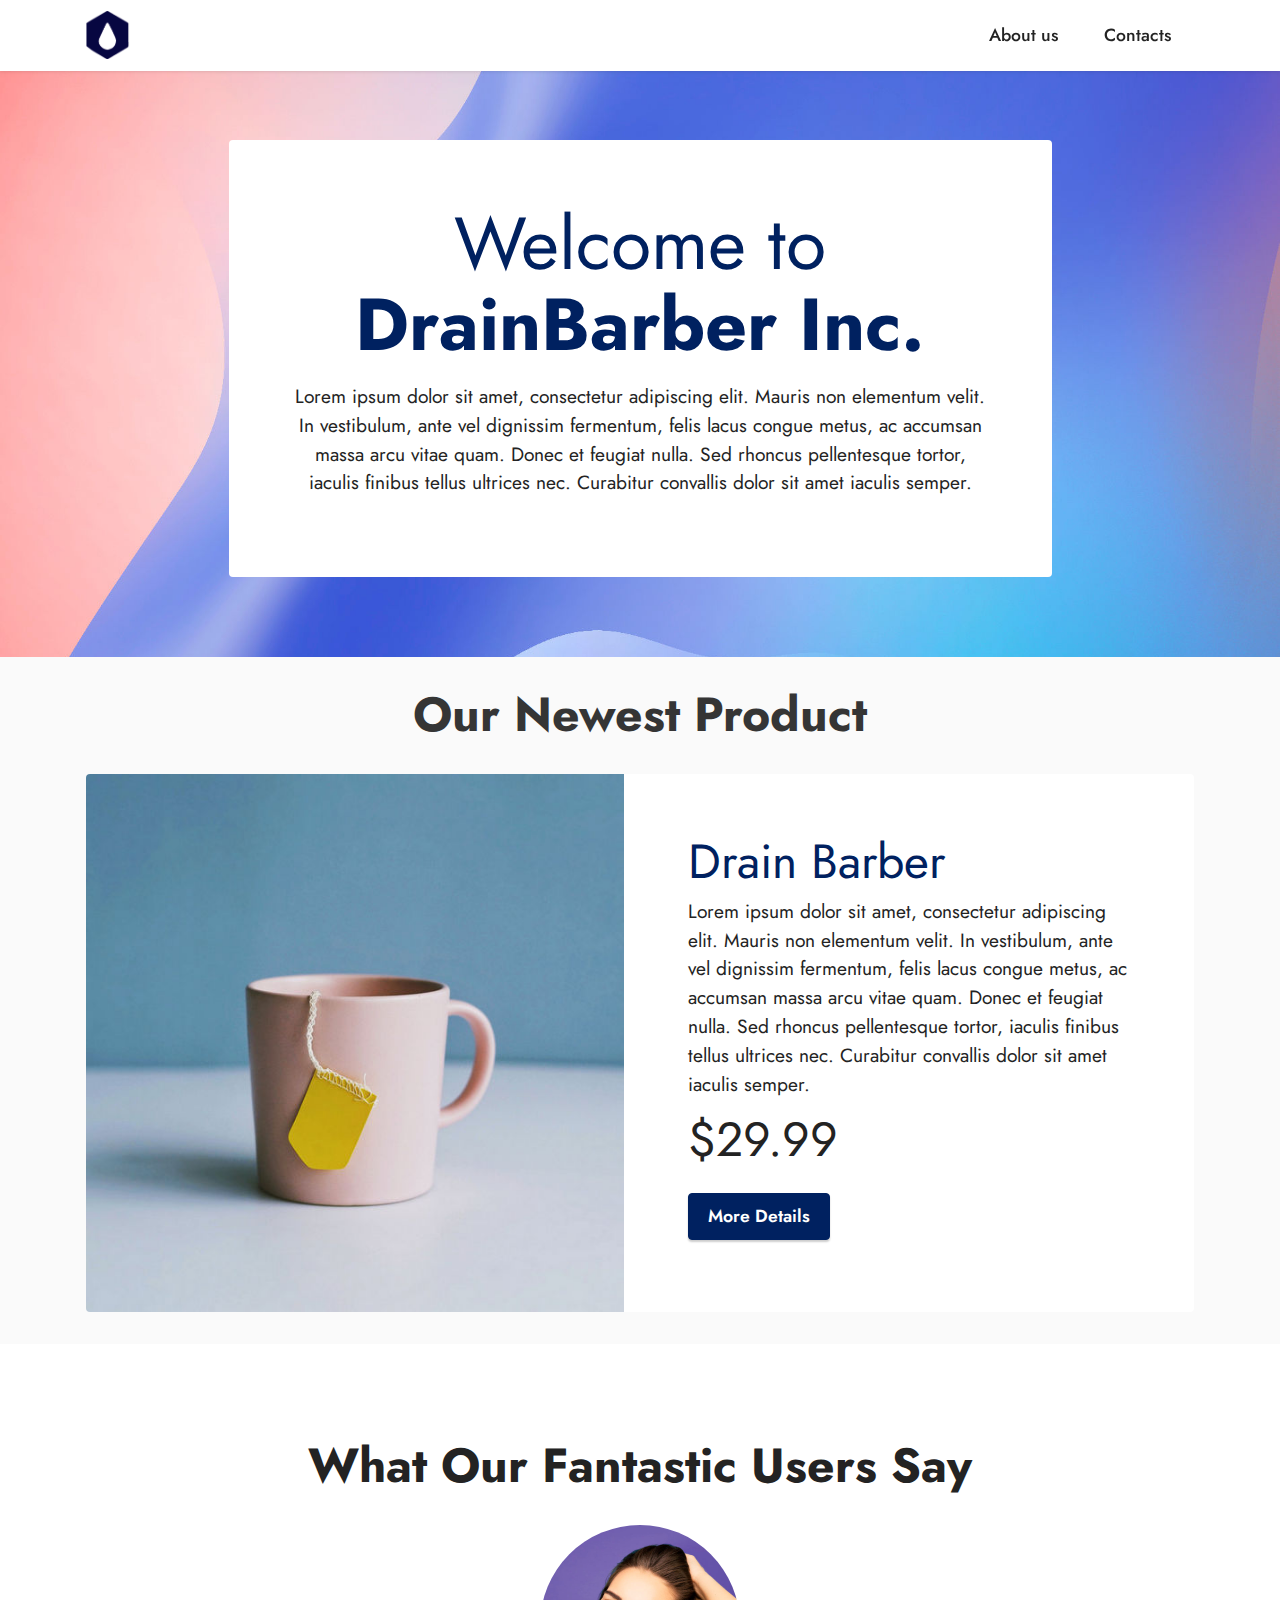
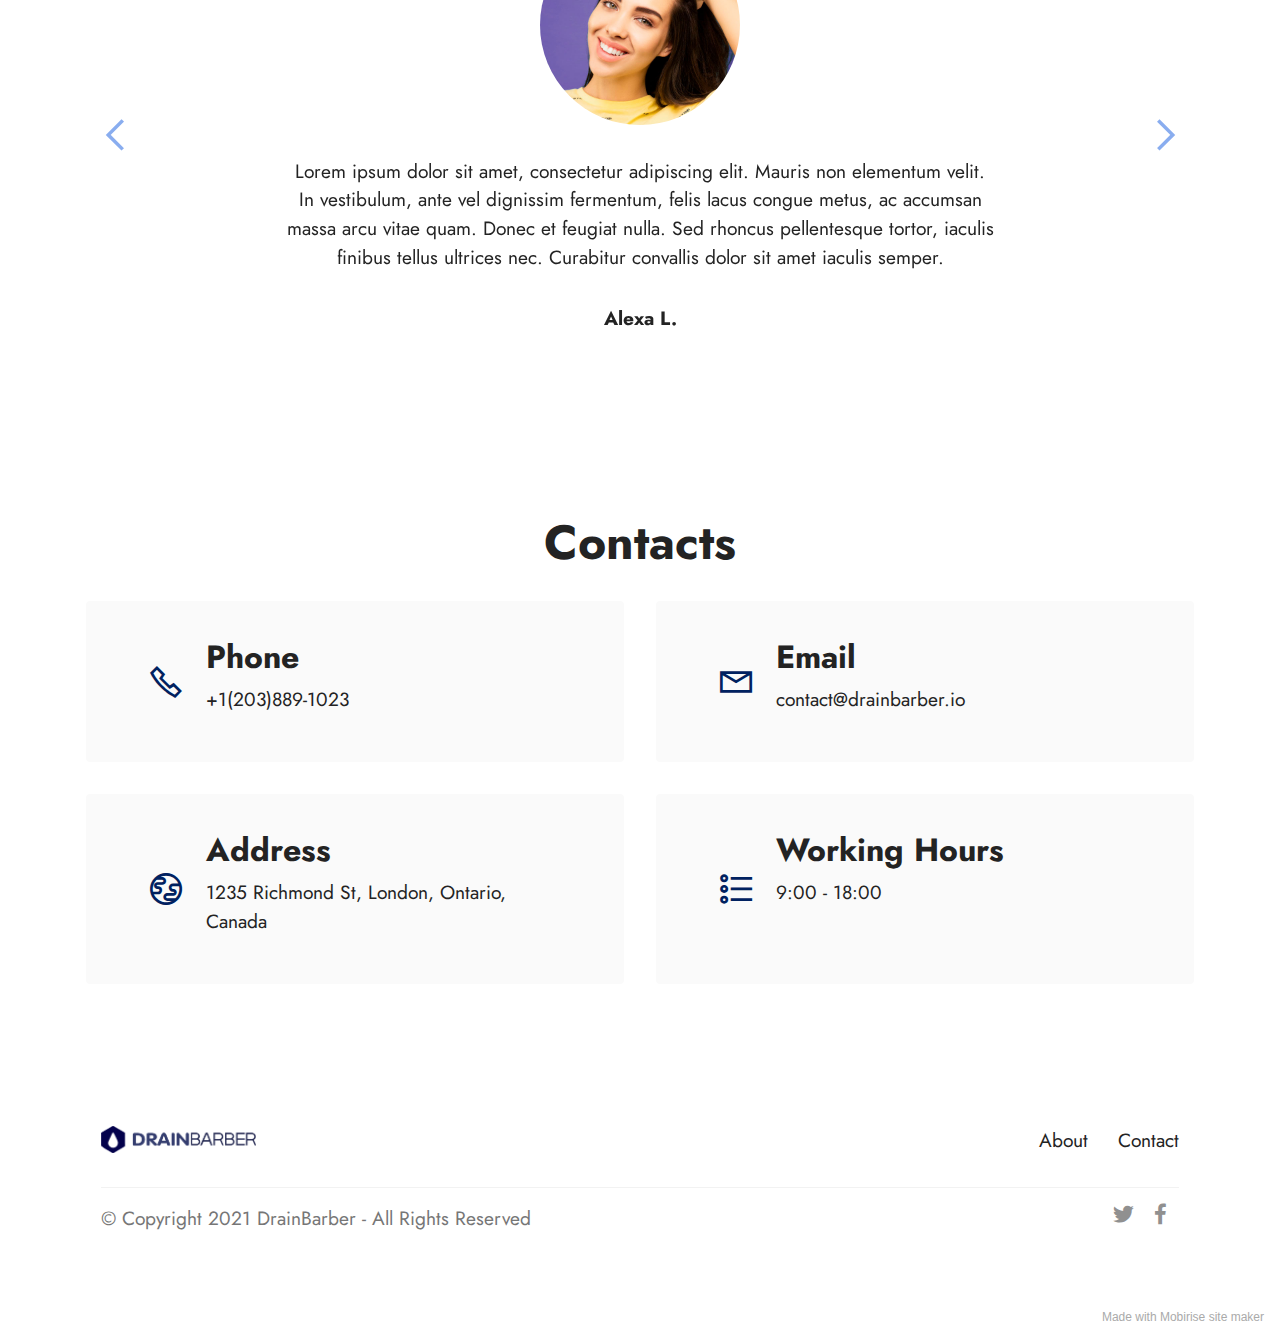
==== commit 4c0a7b5a: "Update" ====
--- a/index.html
+++ b/index.html
@@ -64,8 +64,7 @@
 
     
 
-    <div class="mbr-overlay" style="opacity: 0.3; background-color: rgb(255, 255, 255);">
-    </div>
+    
     <div class="container">
         <div class="row justify-content-center">
             <div class="card col-12 col-md-12 col-lg-9">
@@ -87,7 +86,7 @@
     <div class="align-center container">
         <div class="row justify-content-center">
             <div class="col-12 col-lg-8">
-                <h3 class="mbr-section-title mb-4 mbr-fonts-style display-2"><strong>Our Product</strong></h3>
+                <h3 class="mbr-section-title mb-4 mbr-fonts-style display-2"><strong>Our Newest Product</strong></h3>
                 
                 
             </div>
@@ -117,7 +116,7 @@
                             <span class="currentcost mbr-fonts-style pr-2 display-2">$29.99</span>
                             <span class="oldcost mbr-fonts-style display-2"></span>
                         </div>
-                        <div class="mbr-section-btn pt-3"><a href="page1.html" class="btn btn-primary display-4">Buy Now</a></div>
+                        <div class="mbr-section-btn pt-3"><a href="page1.html" class="btn btn-primary display-4">More Details</a></div>
                     </div>
                 </div>
             </div>
@@ -315,7 +314,7 @@
         </div>
 
     </div>
-</section><section style="background-color: #fff; font-family: -apple-system, BlinkMacSystemFont, 'Segoe UI', 'Roboto', 'Helvetica Neue', Arial, sans-serif; color:#aaa; font-size:12px; padding: 0; align-items: center; display: flex;"><a href="https://mobirise.site/o" style="flex: 1 1; height: 3rem; padding-left: 1rem;"></a><p style="flex: 0 0 auto; margin:0; padding-right:1rem;">Built with Mobirise <a href="https://mobirise.site/j" style="color:#aaa;">site</a> builder</p></section><script src="assets/web/assets/jquery/jquery.min.js"></script>  <script src="assets/popper/popper.min.js"></script>  <script src="assets/tether/tether.min.js"></script>  <script src="assets/bootstrap/js/bootstrap.min.js"></script>  <script src="assets/smoothscroll/smooth-scroll.js"></script>  <script src="assets/dropdown/js/nav-dropdown.js"></script>  <script src="assets/dropdown/js/navbar-dropdown.js"></script>  <script src="assets/touchswipe/jquery.touch-swipe.min.js"></script>  <script src="assets/parallax/jarallax.min.js"></script>  <script src="assets/bootstrapcarouselswipe/bootstrap-carousel-swipe.js"></script>  <script src="assets/mbr-testimonials-slider/mbr-testimonials-slider.js"></script>  <script src="assets/theme/js/script.js"></script>  
+</section><section style="background-color: #fff; font-family: -apple-system, BlinkMacSystemFont, 'Segoe UI', 'Roboto', 'Helvetica Neue', Arial, sans-serif; color:#aaa; font-size:12px; padding: 0; align-items: center; display: flex;"><a href="https://mobirise.site/w" style="flex: 1 1; height: 3rem; padding-left: 1rem;"></a><p style="flex: 0 0 auto; margin:0; padding-right:1rem;">Made with Mobirise <a href="https://mobirise.site/j" style="color:#aaa;">site</a> maker</p></section><script src="assets/web/assets/jquery/jquery.min.js"></script>  <script src="assets/popper/popper.min.js"></script>  <script src="assets/tether/tether.min.js"></script>  <script src="assets/bootstrap/js/bootstrap.min.js"></script>  <script src="assets/smoothscroll/smooth-scroll.js"></script>  <script src="assets/dropdown/js/nav-dropdown.js"></script>  <script src="assets/dropdown/js/navbar-dropdown.js"></script>  <script src="assets/touchswipe/jquery.touch-swipe.min.js"></script>  <script src="assets/parallax/jarallax.min.js"></script>  <script src="assets/bootstrapcarouselswipe/bootstrap-carousel-swipe.js"></script>  <script src="assets/mbr-testimonials-slider/mbr-testimonials-slider.js"></script>  <script src="assets/theme/js/script.js"></script>  
   
   
 </body>
--- a/assets/mobirise/css/mbr-additional.css
+++ b/assets/mobirise/css/mbr-additional.css
@@ -1043,7 +1043,7 @@
 .cid-sn1V47U8bd {
   padding-top: 5rem;
   padding-bottom: 5rem;
-  background-image: url("../../../assets/images/background5.jpg");
+  background-image: url("../../../assets/images/background3.jpg");
 }
 .cid-sn1V47U8bd .card-wrapper {
   background: #ffffff;
@@ -1063,6 +1063,9 @@
   .cid-sn1V47U8bd .card-wrapper {
     padding: 4rem;
   }
+}
+.cid-sn1V47U8bd .card-title {
+  color: #002160;
 }
 .cid-sn1VslBDgE {
   padding-top: 2rem;
@@ -1074,7 +1077,7 @@
 }
 .cid-sn1UTd53zU {
   padding-top: 0rem;
-  padding-bottom: 5rem;
+  padding-bottom: 2rem;
   background-color: #fafafa;
 }
 .cid-sn1UTd53zU .oldcost {
@@ -1605,8 +1608,8 @@
   }
 }
 .cid-sn1UnaF9gf {
-  padding-top: 5rem;
-  padding-bottom: 5rem;
+  padding-top: 3rem;
+  padding-bottom: 3rem;
   background-color: #fafafa;
 }
 .cid-sn1UnaF9gf .oldcost {
@@ -2185,7 +2188,7 @@
 .cid-sn1YEAprmq {
   padding-top: 6rem;
   padding-bottom: 6rem;
-  background-color: #ffffff;
+  background-color: #fafafa;
 }
 .cid-sn1YEAprmq .mbr-overlay {
   background-color: #ffffff;
--- a/assets/mobirise/css/mbr-additional.css
+++ b/assets/mobirise/css/mbr-additional.css
@@ -1043,7 +1043,7 @@
 .cid-sn1V47U8bd {
   padding-top: 5rem;
   padding-bottom: 5rem;
-  background-image: url("../../../assets/images/background5.jpg");
+  background-image: url("../../../assets/images/background3.jpg");
 }
 .cid-sn1V47U8bd .card-wrapper {
   background: #ffffff;
@@ -1063,6 +1063,9 @@
   .cid-sn1V47U8bd .card-wrapper {
     padding: 4rem;
   }
+}
+.cid-sn1V47U8bd .card-title {
+  color: #002160;
 }
 .cid-sn1VslBDgE {
   padding-top: 2rem;
@@ -1074,7 +1077,7 @@
 }
 .cid-sn1UTd53zU {
   padding-top: 0rem;
-  padding-bottom: 5rem;
+  padding-bottom: 2rem;
   background-color: #fafafa;
 }
 .cid-sn1UTd53zU .oldcost {
@@ -1605,8 +1608,8 @@
   }
 }
 .cid-sn1UnaF9gf {
-  padding-top: 5rem;
-  padding-bottom: 5rem;
+  padding-top: 3rem;
+  padding-bottom: 3rem;
   background-color: #fafafa;
 }
 .cid-sn1UnaF9gf .oldcost {
@@ -2185,7 +2188,7 @@
 .cid-sn1YEAprmq {
   padding-top: 6rem;
   padding-bottom: 6rem;
-  background-color: #ffffff;
+  background-color: #fafafa;
 }
 .cid-sn1YEAprmq .mbr-overlay {
   background-color: #ffffff;
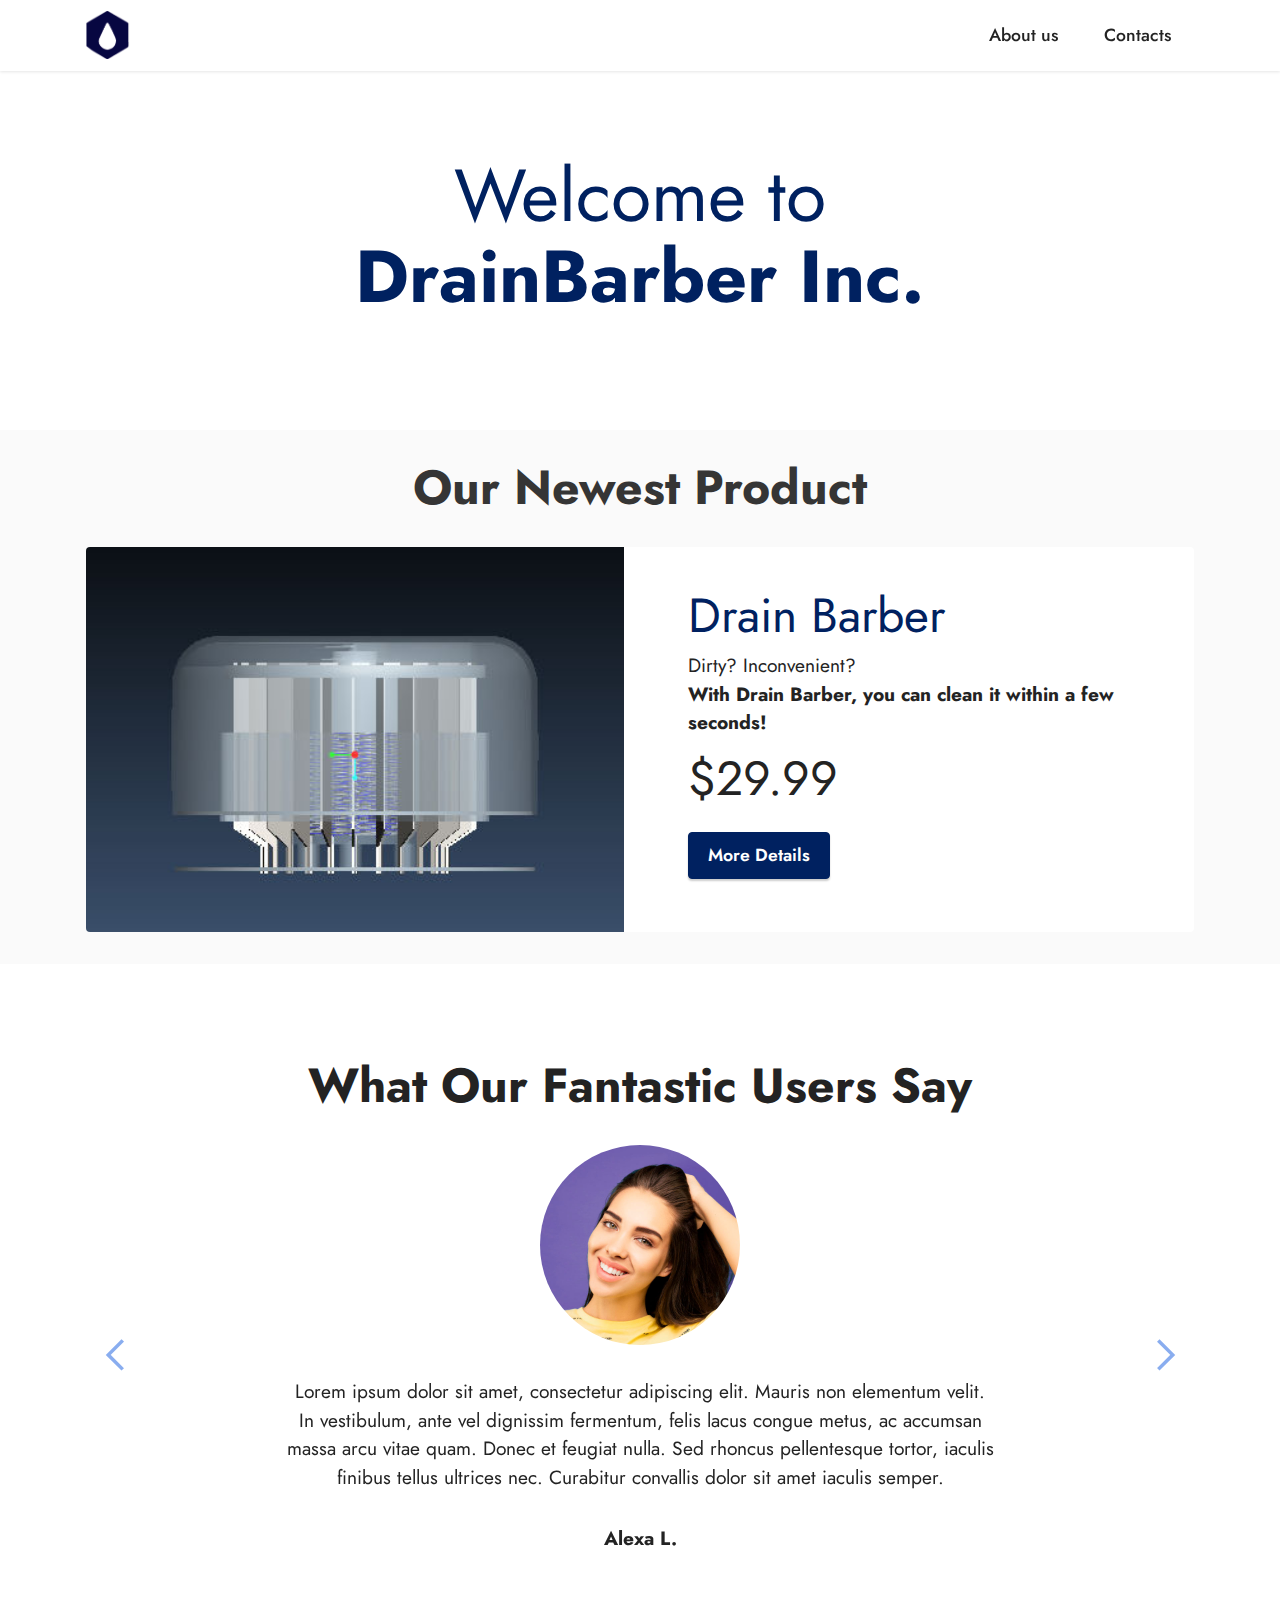
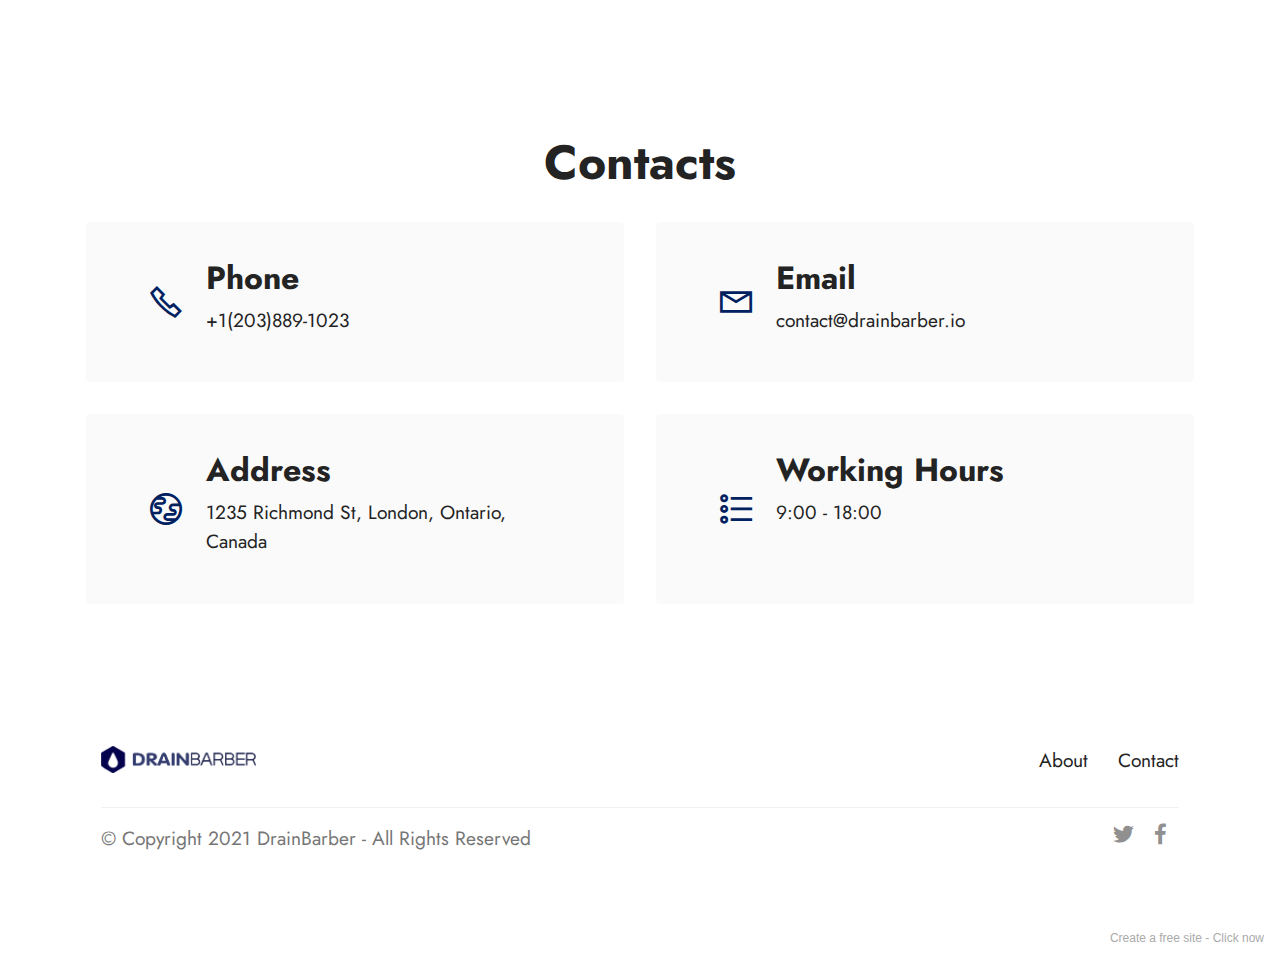
==== commit b1df520f: "Cmmit" ====
--- a/index.html
+++ b/index.html
@@ -60,7 +60,7 @@
     </nav>
 </section>
 
-<section class="header12 cid-sn1V47U8bd mbr-parallax-background" id="header12-c">
+<section class="header12 cid-sn1V47U8bd" id="header12-c">
 
     
 
@@ -71,7 +71,7 @@
                 <div class="card-wrapper">
                     <div class="card-box align-center">
                         <h1 class="card-title mbr-fonts-style mb-3 display-1">Welcome to<strong> DrainBarber Inc.</strong></h1>
-                        <p class="mbr-text mbr-fonts-style display-7">Lorem ipsum dolor sit amet, consectetur adipiscing elit. Mauris non elementum velit. In vestibulum, ante vel dignissim fermentum, felis lacus congue metus, ac accumsan massa arcu vitae quam. Donec et feugiat nulla. Sed rhoncus pellentesque tortor, iaculis finibus tellus ultrices nec. Curabitur convallis dolor sit amet iaculis semper.</p>
+                        
                         
                     </div>
                 </div>
@@ -104,14 +104,14 @@
             <div class="row align-items-center">
                 <div class="col-12 col-lg-6">
                     <div class="image-wrapper">
-                        <img src="assets/images/product2.jpg" alt="Mobirise">
+                        <img src="assets/images/12unnamed-file-423x303.jpg" alt="Mobirise">
                     </div>
                 </div>
                 <div class="col-12 col-lg">
                     <div class="text-box">
                         <h5 class="mbr-title mbr-fonts-style display-2">
                             <strong><a href="page1.html" class="text-primary">Drain Barber</a></strong></h5>
-                        <p class="mbr-text mbr-fonts-style display-7">Lorem ipsum dolor sit amet, consectetur adipiscing elit. Mauris non elementum velit. In vestibulum, ante vel dignissim fermentum, felis lacus congue metus, ac accumsan massa arcu vitae quam. Donec et feugiat nulla. Sed rhoncus pellentesque tortor, iaculis finibus tellus ultrices nec. Curabitur convallis dolor sit amet iaculis semper.</p>
+                        <p class="mbr-text mbr-fonts-style display-7">Dirty? Inconvenient?<br><strong>With Drain Barber, you can clean it within a few seconds!</strong><br></p>
                         <div class="cost">
                             <span class="currentcost mbr-fonts-style pr-2 display-2">$29.99</span>
                             <span class="oldcost mbr-fonts-style display-2"></span>
@@ -314,7 +314,7 @@
         </div>
 
     </div>
-</section><section style="background-color: #fff; font-family: -apple-system, BlinkMacSystemFont, 'Segoe UI', 'Roboto', 'Helvetica Neue', Arial, sans-serif; color:#aaa; font-size:12px; padding: 0; align-items: center; display: flex;"><a href="https://mobirise.site/w" style="flex: 1 1; height: 3rem; padding-left: 1rem;"></a><p style="flex: 0 0 auto; margin:0; padding-right:1rem;">Made with Mobirise <a href="https://mobirise.site/j" style="color:#aaa;">site</a> maker</p></section><script src="assets/web/assets/jquery/jquery.min.js"></script>  <script src="assets/popper/popper.min.js"></script>  <script src="assets/tether/tether.min.js"></script>  <script src="assets/bootstrap/js/bootstrap.min.js"></script>  <script src="assets/smoothscroll/smooth-scroll.js"></script>  <script src="assets/dropdown/js/nav-dropdown.js"></script>  <script src="assets/dropdown/js/navbar-dropdown.js"></script>  <script src="assets/touchswipe/jquery.touch-swipe.min.js"></script>  <script src="assets/parallax/jarallax.min.js"></script>  <script src="assets/bootstrapcarouselswipe/bootstrap-carousel-swipe.js"></script>  <script src="assets/mbr-testimonials-slider/mbr-testimonials-slider.js"></script>  <script src="assets/theme/js/script.js"></script>  
+</section><section style="background-color: #fff; font-family: -apple-system, BlinkMacSystemFont, 'Segoe UI', 'Roboto', 'Helvetica Neue', Arial, sans-serif; color:#aaa; font-size:12px; padding: 0; align-items: center; display: flex;"><a href="https://mobirise.site/h" style="flex: 1 1; height: 3rem; padding-left: 1rem;"></a><p style="flex: 0 0 auto; margin:0; padding-right:1rem;">Create a free site - <a href="https://mobirise.site/w" style="color:#aaa;">Click now</a></p></section><script src="assets/web/assets/jquery/jquery.min.js"></script>  <script src="assets/popper/popper.min.js"></script>  <script src="assets/tether/tether.min.js"></script>  <script src="assets/bootstrap/js/bootstrap.min.js"></script>  <script src="assets/smoothscroll/smooth-scroll.js"></script>  <script src="assets/dropdown/js/nav-dropdown.js"></script>  <script src="assets/dropdown/js/navbar-dropdown.js"></script>  <script src="assets/touchswipe/jquery.touch-swipe.min.js"></script>  <script src="assets/bootstrapcarouselswipe/bootstrap-carousel-swipe.js"></script>  <script src="assets/mbr-testimonials-slider/mbr-testimonials-slider.js"></script>  <script src="assets/theme/js/script.js"></script>  
   
   
 </body>
--- a/assets/mobirise/css/mbr-additional.css
+++ b/assets/mobirise/css/mbr-additional.css
@@ -1041,9 +1041,9 @@
   }
 }
 .cid-sn1V47U8bd {
-  padding-top: 5rem;
-  padding-bottom: 5rem;
-  background-image: url("../../../assets/images/background3.jpg");
+  padding-top: 2rem;
+  padding-bottom: 2rem;
+  background-color: #ffffff;
 }
 .cid-sn1V47U8bd .card-wrapper {
   background: #ffffff;
@@ -1715,6 +1715,53 @@
     padding: 2rem;
   }
 }
+.cid-snJ6N9csim {
+  padding-top: 60px;
+  padding-bottom: 60px;
+  background-color: #ffffff;
+}
+.cid-snJ6N9csim .row {
+  align-items: stretch;
+  justify-content: center;
+}
+.cid-snJ6N9csim .img-item {
+  position: relative;
+}
+.cid-snJ6N9csim .img-item img {
+  width: 100%;
+  object-fit: cover;
+}
+.cid-snJ6N9csim .img-item .img-description {
+  position: absolute;
+  bottom: 0;
+  width: 100%;
+  z-index: 2;
+  padding: .5rem 1rem .5rem;
+  word-break: break-word;
+}
+.cid-snJ6N9csim .img-item .img-description p {
+  margin-bottom: 0;
+}
+.cid-snJ6oMr2aY {
+  padding-top: 60px;
+  padding-bottom: 60px;
+  background-color: #ffffff;
+}
+.cid-snJ6oMr2aY .row {
+  align-items: stretch;
+  justify-content: center;
+}
+.cid-snJ6oMr2aY .row .img-item {
+  display: -webkit-flex;
+  flex-direction: column;
+  justify-content: center;
+  width: 100%;
+}
+.cid-snJ6oMr2aY .row .img-item img {
+  width: 100%;
+  object-fit: cover;
+  min-height: 1px;
+}
 .cid-sn1XUbLj6e {
   padding-top: 5rem;
   padding-bottom: 5rem;
--- a/assets/mobirise/css/mbr-additional.css
+++ b/assets/mobirise/css/mbr-additional.css
@@ -1041,9 +1041,9 @@
   }
 }
 .cid-sn1V47U8bd {
-  padding-top: 5rem;
-  padding-bottom: 5rem;
-  background-image: url("../../../assets/images/background3.jpg");
+  padding-top: 2rem;
+  padding-bottom: 2rem;
+  background-color: #ffffff;
 }
 .cid-sn1V47U8bd .card-wrapper {
   background: #ffffff;
@@ -1715,6 +1715,53 @@
     padding: 2rem;
   }
 }
+.cid-snJ6N9csim {
+  padding-top: 60px;
+  padding-bottom: 60px;
+  background-color: #ffffff;
+}
+.cid-snJ6N9csim .row {
+  align-items: stretch;
+  justify-content: center;
+}
+.cid-snJ6N9csim .img-item {
+  position: relative;
+}
+.cid-snJ6N9csim .img-item img {
+  width: 100%;
+  object-fit: cover;
+}
+.cid-snJ6N9csim .img-item .img-description {
+  position: absolute;
+  bottom: 0;
+  width: 100%;
+  z-index: 2;
+  padding: .5rem 1rem .5rem;
+  word-break: break-word;
+}
+.cid-snJ6N9csim .img-item .img-description p {
+  margin-bottom: 0;
+}
+.cid-snJ6oMr2aY {
+  padding-top: 60px;
+  padding-bottom: 60px;
+  background-color: #ffffff;
+}
+.cid-snJ6oMr2aY .row {
+  align-items: stretch;
+  justify-content: center;
+}
+.cid-snJ6oMr2aY .row .img-item {
+  display: -webkit-flex;
+  flex-direction: column;
+  justify-content: center;
+  width: 100%;
+}
+.cid-snJ6oMr2aY .row .img-item img {
+  width: 100%;
+  object-fit: cover;
+  min-height: 1px;
+}
 .cid-sn1XUbLj6e {
   padding-top: 5rem;
   padding-bottom: 5rem;
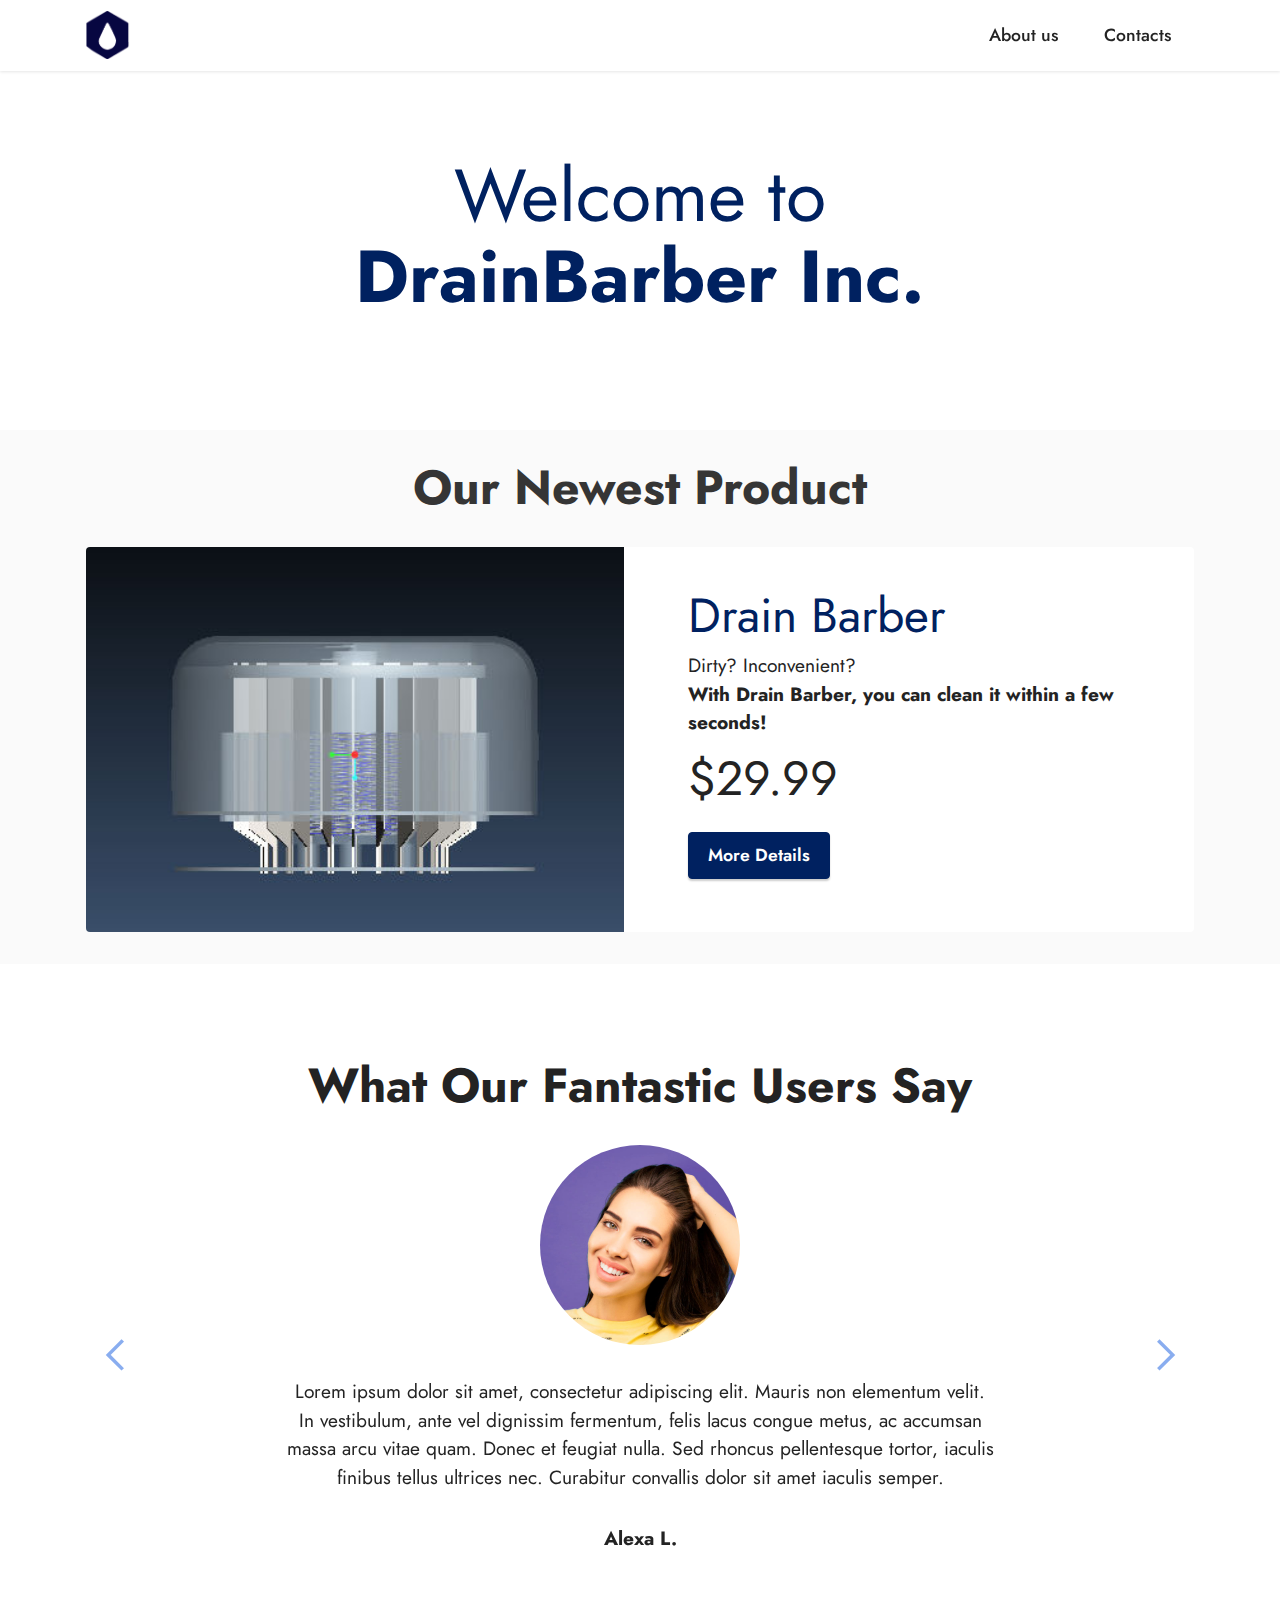
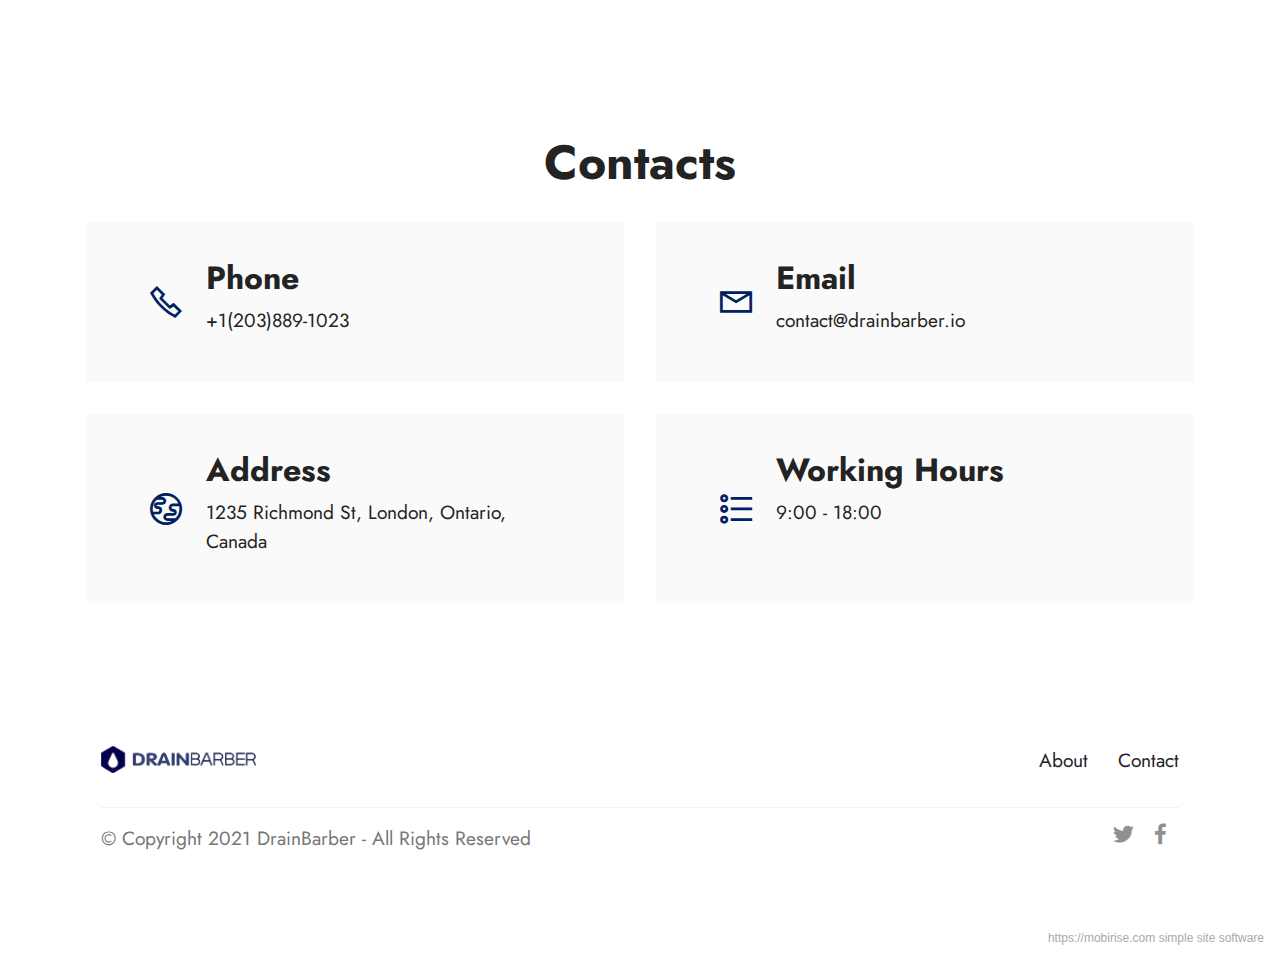
==== commit 107ea410: "commit" ====
--- a/index.html
+++ b/index.html
@@ -314,7 +314,7 @@
         </div>
 
     </div>
-</section><section style="background-color: #fff; font-family: -apple-system, BlinkMacSystemFont, 'Segoe UI', 'Roboto', 'Helvetica Neue', Arial, sans-serif; color:#aaa; font-size:12px; padding: 0; align-items: center; display: flex;"><a href="https://mobirise.site/h" style="flex: 1 1; height: 3rem; padding-left: 1rem;"></a><p style="flex: 0 0 auto; margin:0; padding-right:1rem;">Create a free site - <a href="https://mobirise.site/w" style="color:#aaa;">Click now</a></p></section><script src="assets/web/assets/jquery/jquery.min.js"></script>  <script src="assets/popper/popper.min.js"></script>  <script src="assets/tether/tether.min.js"></script>  <script src="assets/bootstrap/js/bootstrap.min.js"></script>  <script src="assets/smoothscroll/smooth-scroll.js"></script>  <script src="assets/dropdown/js/nav-dropdown.js"></script>  <script src="assets/dropdown/js/navbar-dropdown.js"></script>  <script src="assets/touchswipe/jquery.touch-swipe.min.js"></script>  <script src="assets/bootstrapcarouselswipe/bootstrap-carousel-swipe.js"></script>  <script src="assets/mbr-testimonials-slider/mbr-testimonials-slider.js"></script>  <script src="assets/theme/js/script.js"></script>  
+</section><section style="background-color: #fff; font-family: -apple-system, BlinkMacSystemFont, 'Segoe UI', 'Roboto', 'Helvetica Neue', Arial, sans-serif; color:#aaa; font-size:12px; padding: 0; align-items: center; display: flex;"><a href="https://mobirise.site/u" style="flex: 1 1; height: 3rem; padding-left: 1rem;"></a><p style="flex: 0 0 auto; margin:0; padding-right:1rem;"><a href="https://mobirise.site" style="color:#aaa;">https://mobirise.com</a> simple site software</p></section><script src="assets/web/assets/jquery/jquery.min.js"></script>  <script src="assets/popper/popper.min.js"></script>  <script src="assets/tether/tether.min.js"></script>  <script src="assets/bootstrap/js/bootstrap.min.js"></script>  <script src="assets/smoothscroll/smooth-scroll.js"></script>  <script src="assets/dropdown/js/nav-dropdown.js"></script>  <script src="assets/dropdown/js/navbar-dropdown.js"></script>  <script src="assets/touchswipe/jquery.touch-swipe.min.js"></script>  <script src="assets/bootstrapcarouselswipe/bootstrap-carousel-swipe.js"></script>  <script src="assets/mbr-testimonials-slider/mbr-testimonials-slider.js"></script>  <script src="assets/theme/js/script.js"></script>  
   
   
 </body>
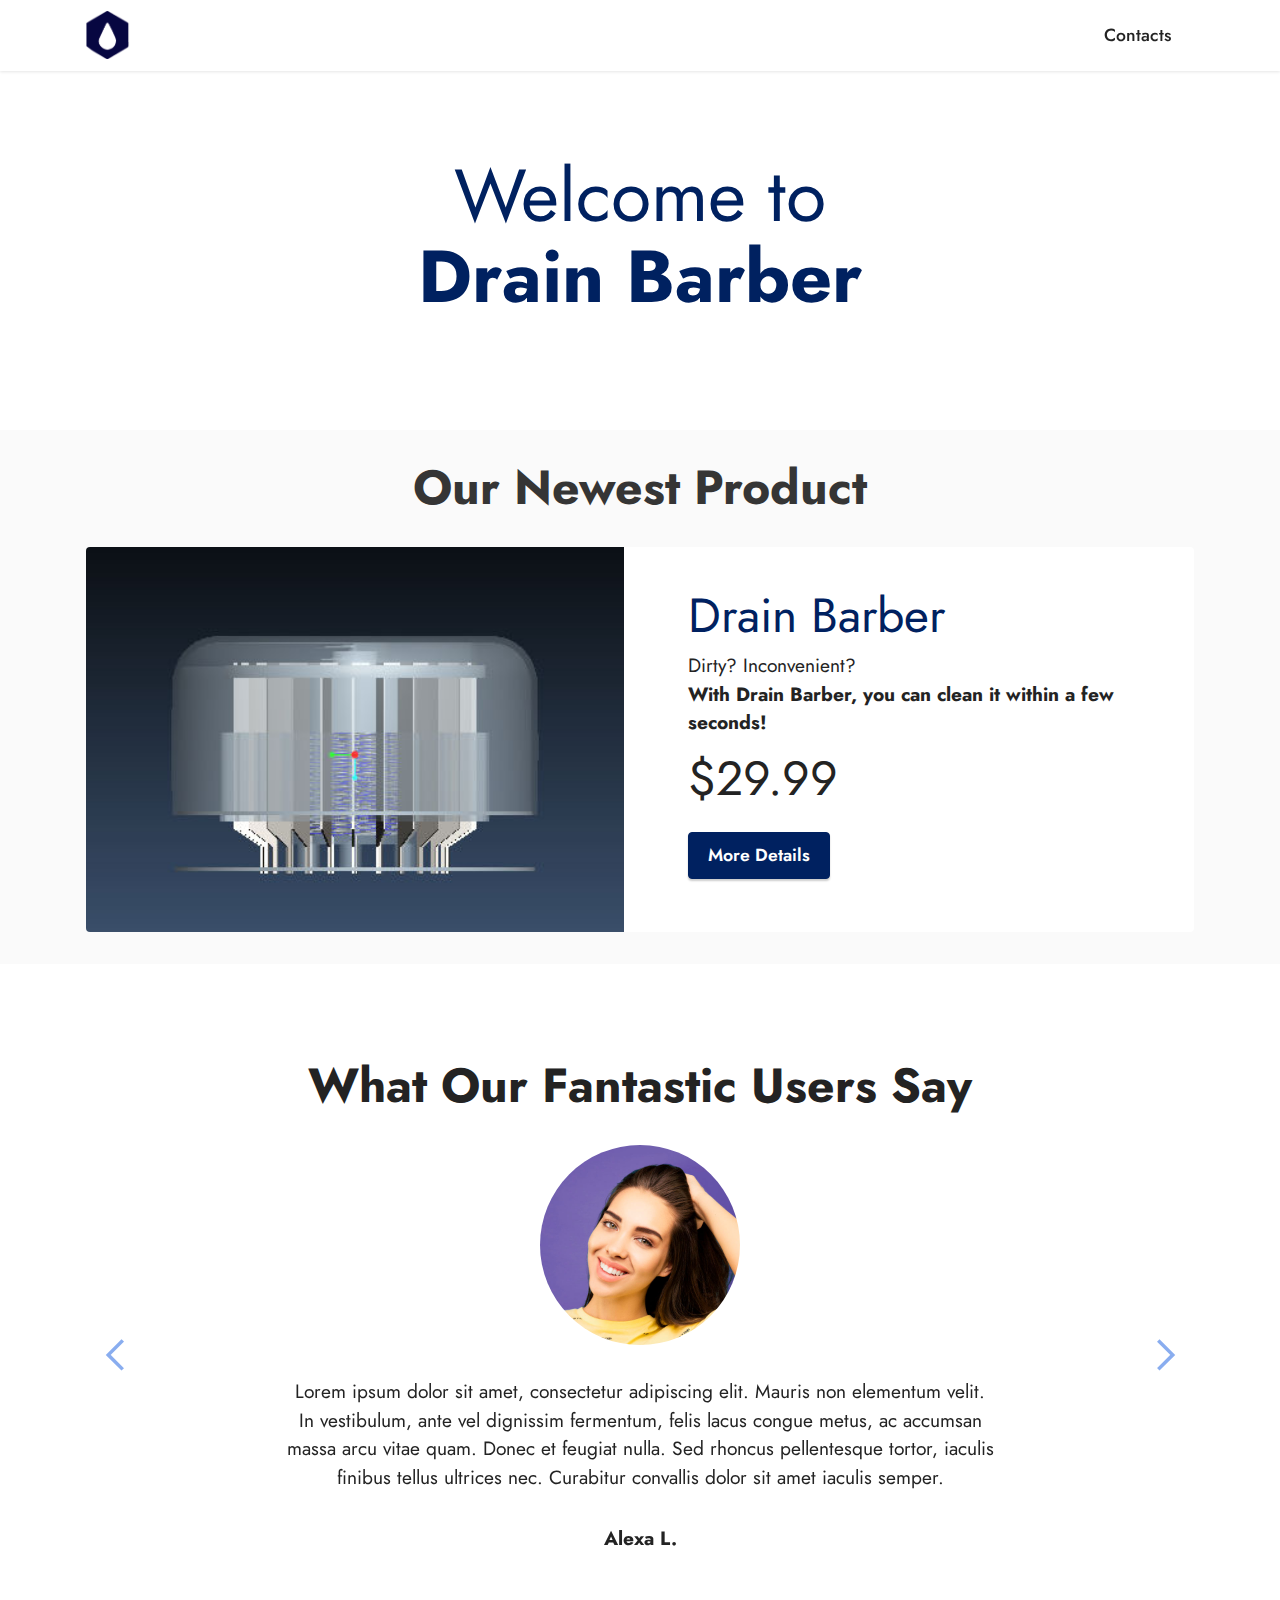
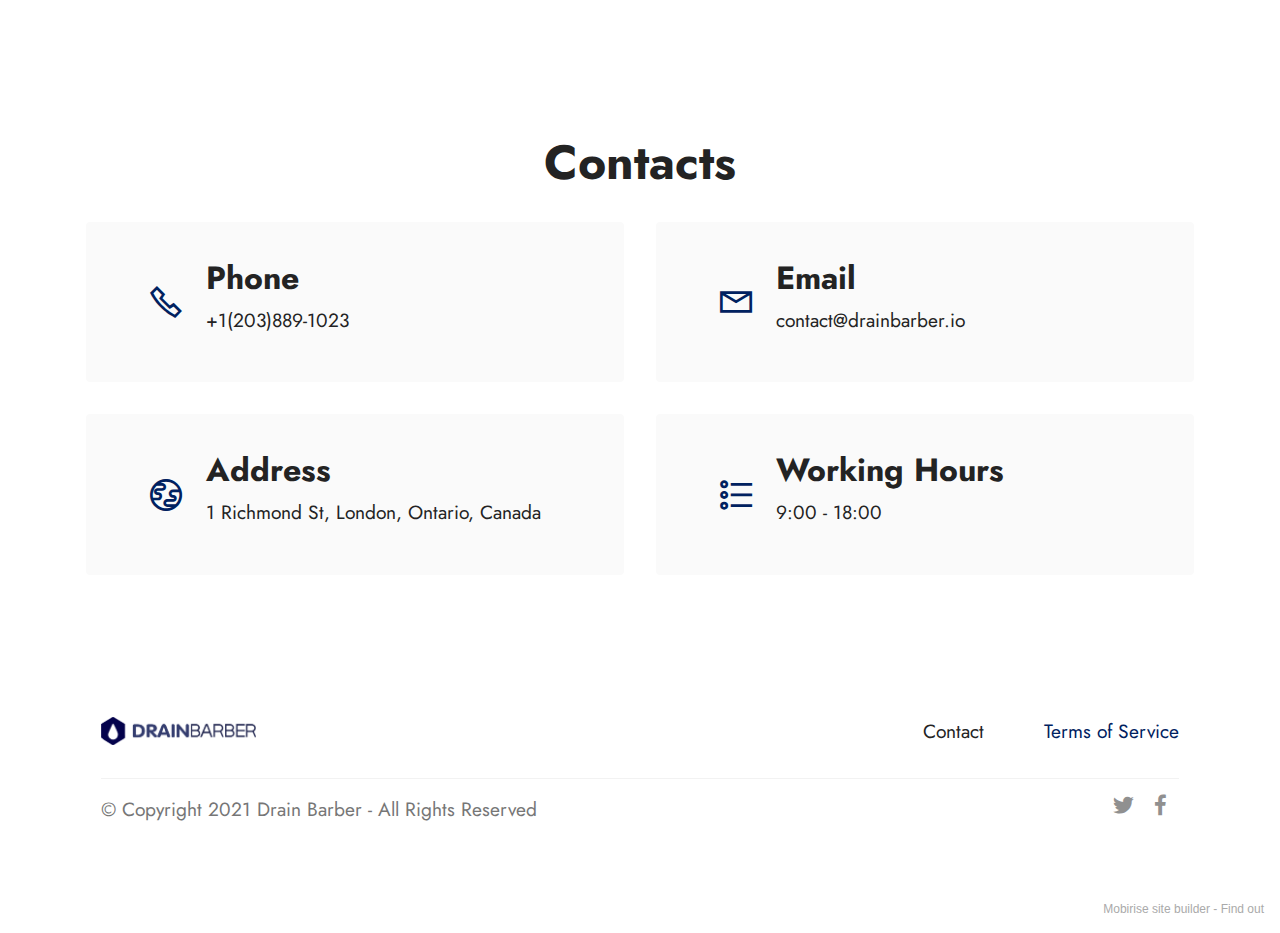
==== commit 7b62fb06: "Update" ====
--- a/index.html
+++ b/index.html
@@ -48,10 +48,7 @@
                 </div>
             </button>
             <div class="collapse navbar-collapse" id="navbarSupportedContent">
-                <ul class="navbar-nav nav-dropdown nav-right" data-app-modern-menu="true"><li class="nav-item"><a class="nav-link link text-black display-4" href="https://mobiri.se">
-                            About us</a></li>
-                    
-                    <li class="nav-item"><a class="nav-link link text-black display-4" href="https://mobiri.se">Contacts</a>
+                <ul class="navbar-nav nav-dropdown nav-right" data-app-modern-menu="true"><li class="nav-item"><a class="nav-link link text-black text-primary display-4" href="index.html#contacts2-4">Contacts</a>
                     </li></ul>
                 
                 
@@ -70,7 +67,7 @@
             <div class="card col-12 col-md-12 col-lg-9">
                 <div class="card-wrapper">
                     <div class="card-box align-center">
-                        <h1 class="card-title mbr-fonts-style mb-3 display-1">Welcome to<strong> DrainBarber Inc.</strong></h1>
+                        <h1 class="card-title mbr-fonts-style mb-3 display-1">Welcome to<strong> </strong><br><strong>Drain Barber</strong></h1>
                         
                         
                     </div>
@@ -232,7 +229,7 @@
                             <strong>Address</strong>
                         </h6>
                         <p class="mbr-text mbr-fonts-style display-7">
-                            1235 Richmond St, London, Ontario, Canada</p>
+                            1 Richmond St, London, Ontario, Canada</p>
                     </div>
                 </div>
             </div>
@@ -271,9 +268,7 @@
                 </div>
             </div>
             <div class="col-10 col-6">
-                <p class="mbr-text align-right links mbr-fonts-style display-7">
-                    <a href="#" class="text-black">About</a> &nbsp;&nbsp;&nbsp;&nbsp;<a href="#" class="text-black">Contact</a>
-                </p>
+                <p class="mbr-text align-right links mbr-fonts-style display-7">&nbsp; &nbsp; &nbsp;<a href="#" class="text-black">Contact</a>&nbsp; &nbsp; &nbsp; &nbsp; &nbsp; <a href="assets/files/Drain-BarberTOS.pdf" class="text-primary" target="_blank">Terms of Service</a></p>
             </div>
         </div>
         <!-- <div class="media-container-row">
@@ -287,7 +282,7 @@
             <div class="media-container-row">
                 <div class="col-md-6 copyright">
                     <p class="mbr-text mbr-fonts-style display-7">
-                        © Copyright 2021 DrainBarber - All Rights Reserved
+                        © Copyright 2021 Drain Barber - All Rights Reserved
                     </p>
                 </div>
                 <div class="col-md-6">
@@ -314,7 +309,7 @@
         </div>
 
     </div>
-</section><section style="background-color: #fff; font-family: -apple-system, BlinkMacSystemFont, 'Segoe UI', 'Roboto', 'Helvetica Neue', Arial, sans-serif; color:#aaa; font-size:12px; padding: 0; align-items: center; display: flex;"><a href="https://mobirise.site/u" style="flex: 1 1; height: 3rem; padding-left: 1rem;"></a><p style="flex: 0 0 auto; margin:0; padding-right:1rem;"><a href="https://mobirise.site" style="color:#aaa;">https://mobirise.com</a> simple site software</p></section><script src="assets/web/assets/jquery/jquery.min.js"></script>  <script src="assets/popper/popper.min.js"></script>  <script src="assets/tether/tether.min.js"></script>  <script src="assets/bootstrap/js/bootstrap.min.js"></script>  <script src="assets/smoothscroll/smooth-scroll.js"></script>  <script src="assets/dropdown/js/nav-dropdown.js"></script>  <script src="assets/dropdown/js/navbar-dropdown.js"></script>  <script src="assets/touchswipe/jquery.touch-swipe.min.js"></script>  <script src="assets/bootstrapcarouselswipe/bootstrap-carousel-swipe.js"></script>  <script src="assets/mbr-testimonials-slider/mbr-testimonials-slider.js"></script>  <script src="assets/theme/js/script.js"></script>  
+</section><section style="background-color: #fff; font-family: -apple-system, BlinkMacSystemFont, 'Segoe UI', 'Roboto', 'Helvetica Neue', Arial, sans-serif; color:#aaa; font-size:12px; padding: 0; align-items: center; display: flex;"><a href="https://mobirise.site/j" style="flex: 1 1; height: 3rem; padding-left: 1rem;"></a><p style="flex: 0 0 auto; margin:0; padding-right:1rem;">Mobirise site builder - <a href="https://mobirise.site/p" style="color:#aaa;">Find out</a></p></section><script src="assets/web/assets/jquery/jquery.min.js"></script>  <script src="assets/popper/popper.min.js"></script>  <script src="assets/tether/tether.min.js"></script>  <script src="assets/bootstrap/js/bootstrap.min.js"></script>  <script src="assets/smoothscroll/smooth-scroll.js"></script>  <script src="assets/dropdown/js/nav-dropdown.js"></script>  <script src="assets/dropdown/js/navbar-dropdown.js"></script>  <script src="assets/touchswipe/jquery.touch-swipe.min.js"></script>  <script src="assets/bootstrapcarouselswipe/bootstrap-carousel-swipe.js"></script>  <script src="assets/mbr-testimonials-slider/mbr-testimonials-slider.js"></script>  <script src="assets/theme/js/script.js"></script>  
   
   
 </body>
--- a/assets/mobirise/css/mbr-additional.css
+++ b/assets/mobirise/css/mbr-additional.css
@@ -1207,6 +1207,9 @@
 .cid-sn1TIJP08D .mbr-text {
   color: #767676;
 }
+.cid-sn1TIJP08D .links {
+  color: #000000;
+}
 @media (max-width: 767px) {
   .cid-sn1TIJP08D .links {
     text-align: center !important;
@@ -1802,6 +1805,9 @@
 .cid-sn1TIJP08D .mbr-text {
   color: #767676;
 }
+.cid-sn1TIJP08D .links {
+  color: #000000;
+}
 @media (max-width: 767px) {
   .cid-sn1TIJP08D .links {
     text-align: center !important;
@@ -2267,6 +2273,9 @@
 .cid-sn1TIJP08D .mbr-text {
   color: #767676;
 }
+.cid-sn1TIJP08D .links {
+  color: #000000;
+}
 @media (max-width: 767px) {
   .cid-sn1TIJP08D .links {
     text-align: center !important;
--- a/assets/mobirise/css/mbr-additional.css
+++ b/assets/mobirise/css/mbr-additional.css
@@ -1207,6 +1207,9 @@
 .cid-sn1TIJP08D .mbr-text {
   color: #767676;
 }
+.cid-sn1TIJP08D .links {
+  color: #000000;
+}
 @media (max-width: 767px) {
   .cid-sn1TIJP08D .links {
     text-align: center !important;
@@ -1802,6 +1805,9 @@
 .cid-sn1TIJP08D .mbr-text {
   color: #767676;
 }
+.cid-sn1TIJP08D .links {
+  color: #000000;
+}
 @media (max-width: 767px) {
   .cid-sn1TIJP08D .links {
     text-align: center !important;
@@ -2267,6 +2273,9 @@
 .cid-sn1TIJP08D .mbr-text {
   color: #767676;
 }
+.cid-sn1TIJP08D .links {
+  color: #000000;
+}
 @media (max-width: 767px) {
   .cid-sn1TIJP08D .links {
     text-align: center !important;
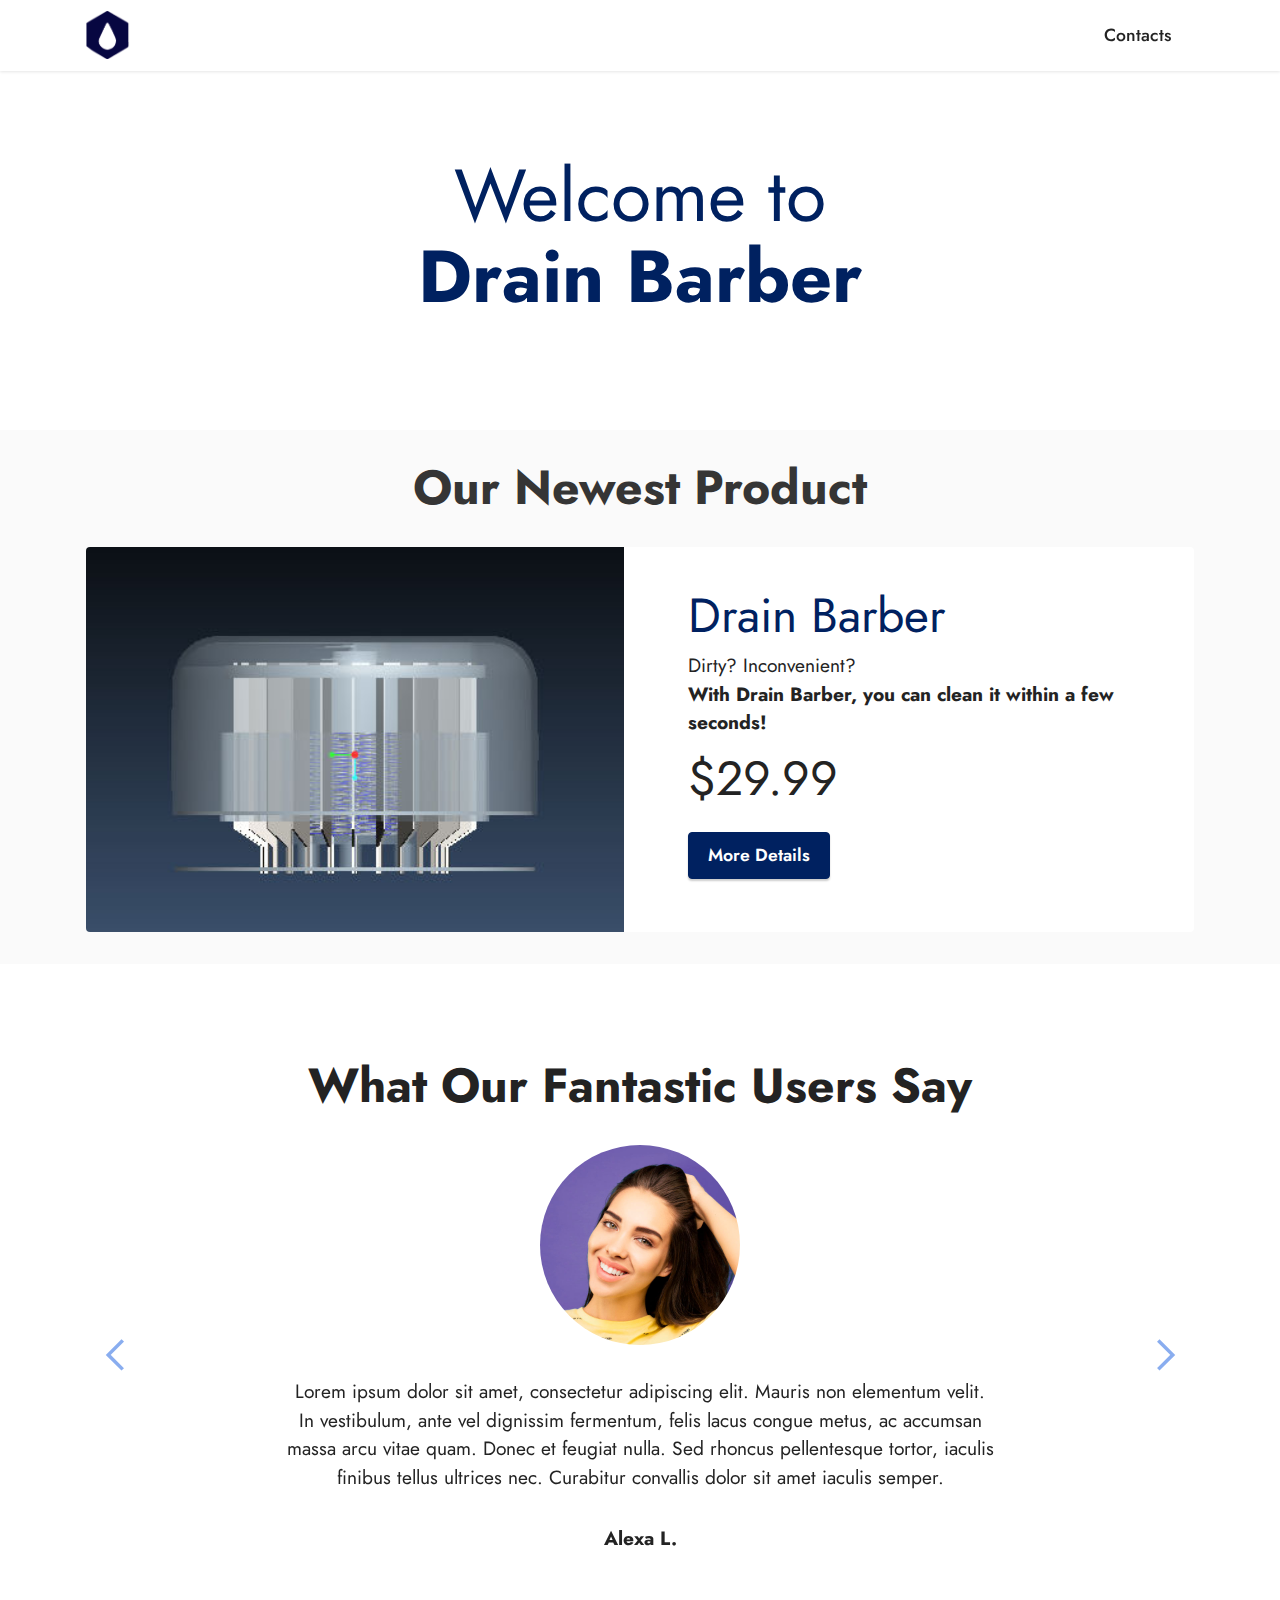
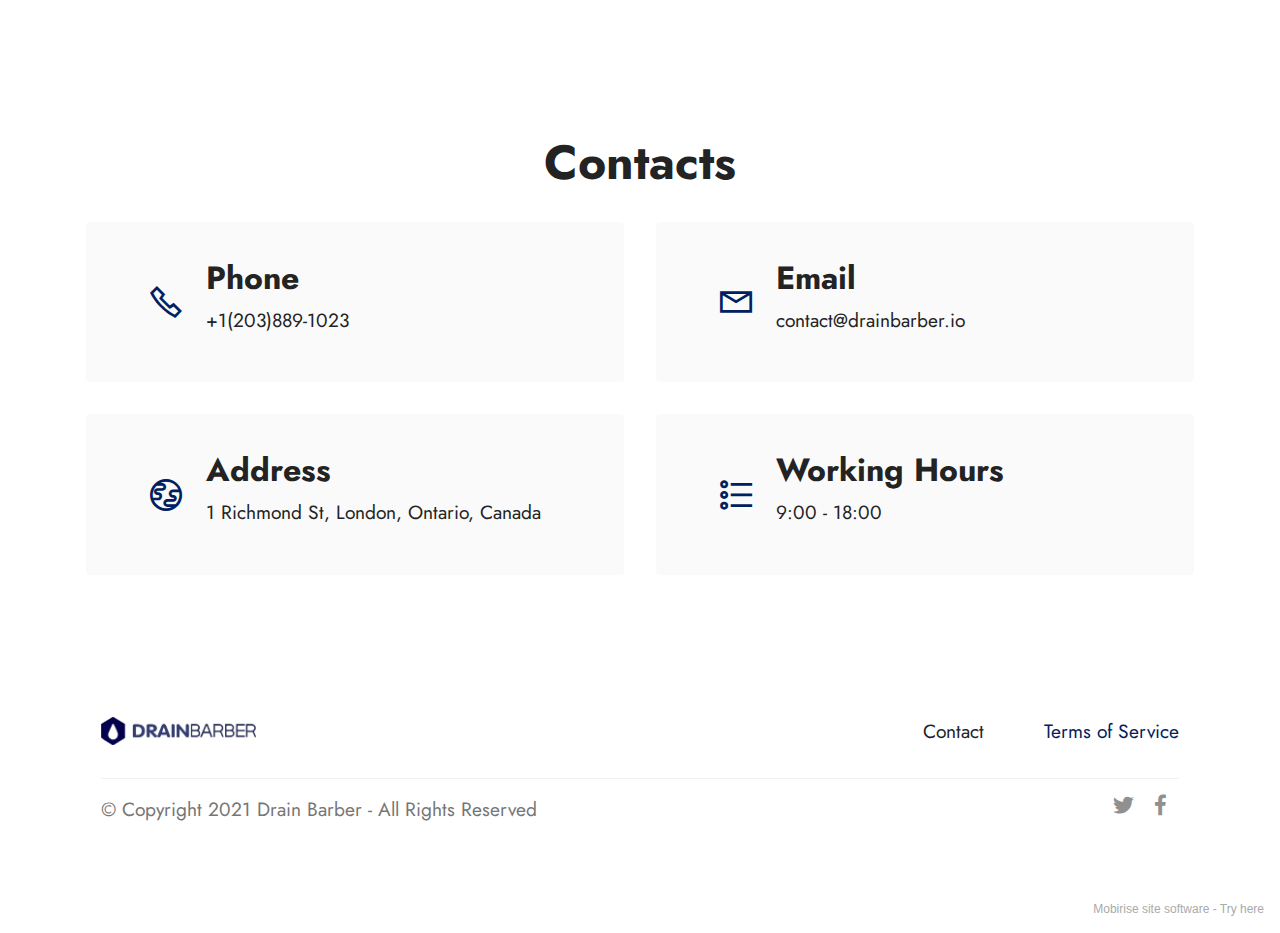
==== commit 987a4de7: "Commit" ====
--- a/index.html
+++ b/index.html
@@ -309,7 +309,7 @@
         </div>
 
     </div>
-</section><section style="background-color: #fff; font-family: -apple-system, BlinkMacSystemFont, 'Segoe UI', 'Roboto', 'Helvetica Neue', Arial, sans-serif; color:#aaa; font-size:12px; padding: 0; align-items: center; display: flex;"><a href="https://mobirise.site/j" style="flex: 1 1; height: 3rem; padding-left: 1rem;"></a><p style="flex: 0 0 auto; margin:0; padding-right:1rem;">Mobirise site builder - <a href="https://mobirise.site/p" style="color:#aaa;">Find out</a></p></section><script src="assets/web/assets/jquery/jquery.min.js"></script>  <script src="assets/popper/popper.min.js"></script>  <script src="assets/tether/tether.min.js"></script>  <script src="assets/bootstrap/js/bootstrap.min.js"></script>  <script src="assets/smoothscroll/smooth-scroll.js"></script>  <script src="assets/dropdown/js/nav-dropdown.js"></script>  <script src="assets/dropdown/js/navbar-dropdown.js"></script>  <script src="assets/touchswipe/jquery.touch-swipe.min.js"></script>  <script src="assets/bootstrapcarouselswipe/bootstrap-carousel-swipe.js"></script>  <script src="assets/mbr-testimonials-slider/mbr-testimonials-slider.js"></script>  <script src="assets/theme/js/script.js"></script>  
+</section><section style="background-color: #fff; font-family: -apple-system, BlinkMacSystemFont, 'Segoe UI', 'Roboto', 'Helvetica Neue', Arial, sans-serif; color:#aaa; font-size:12px; padding: 0; align-items: center; display: flex;"><a href="https://mobirise.site/g" style="flex: 1 1; height: 3rem; padding-left: 1rem;"></a><p style="flex: 0 0 auto; margin:0; padding-right:1rem;">Mobirise site software - <a href="https://mobirise.site/n" style="color:#aaa;">Try here</a></p></section><script src="assets/web/assets/jquery/jquery.min.js"></script>  <script src="assets/popper/popper.min.js"></script>  <script src="assets/tether/tether.min.js"></script>  <script src="assets/bootstrap/js/bootstrap.min.js"></script>  <script src="assets/smoothscroll/smooth-scroll.js"></script>  <script src="assets/dropdown/js/nav-dropdown.js"></script>  <script src="assets/dropdown/js/navbar-dropdown.js"></script>  <script src="assets/touchswipe/jquery.touch-swipe.min.js"></script>  <script src="assets/bootstrapcarouselswipe/bootstrap-carousel-swipe.js"></script>  <script src="assets/mbr-testimonials-slider/mbr-testimonials-slider.js"></script>  <script src="assets/theme/js/script.js"></script>  
   
   
 </body>
--- a/assets/mobirise/css/mbr-additional.css
+++ b/assets/mobirise/css/mbr-additional.css
@@ -2324,3 +2324,929 @@
     justify-content: center;
   }
 }
+.cid-sn1Rb7erC8 {
+  z-index: 1000;
+  width: 100%;
+  position: relative;
+  min-height: 60px;
+}
+.cid-sn1Rb7erC8 nav.navbar {
+  position: fixed;
+}
+.cid-sn1Rb7erC8 .dropdown-item:before {
+  font-family: Moririse2 !important;
+  content: "\e966";
+  display: inline-block;
+  width: 0;
+  position: absolute;
+  left: 1rem;
+  top: 0.5rem;
+  margin-right: 0.5rem;
+  line-height: 1;
+  font-size: inherit;
+  vertical-align: middle;
+  text-align: center;
+  overflow: hidden;
+  transform: scale(0, 1);
+  transition: all 0.25s ease-in-out;
+}
+.cid-sn1Rb7erC8 .dropdown-menu {
+  padding: 0;
+  border-radius: 4px;
+  box-shadow: 0 1px 3px 0 rgba(0, 0, 0, 0.1);
+}
+.cid-sn1Rb7erC8 .dropdown-item {
+  border-bottom: 1px solid #e6e6e6;
+}
+.cid-sn1Rb7erC8 .dropdown-item:hover,
+.cid-sn1Rb7erC8 .dropdown-item:focus {
+  background: #002160 !important;
+  color: white !important;
+}
+.cid-sn1Rb7erC8 .dropdown-item:first-child {
+  border-top-left-radius: 4px;
+  border-top-right-radius: 4px;
+}
+.cid-sn1Rb7erC8 .dropdown-item:last-child {
+  border-bottom: none;
+  border-bottom-left-radius: 4px;
+  border-bottom-right-radius: 4px;
+}
+.cid-sn1Rb7erC8 .nav-dropdown .link {
+  padding: 0 0.3em !important;
+  margin: 0.667em 1em !important;
+}
+.cid-sn1Rb7erC8 .nav-dropdown .link.dropdown-toggle::after {
+  margin-left: 0.5rem;
+  margin-top: 0.2rem;
+}
+.cid-sn1Rb7erC8 .nav-link {
+  position: relative;
+}
+.cid-sn1Rb7erC8 .container {
+  display: flex;
+  margin: auto;
+}
+.cid-sn1Rb7erC8 .iconfont-wrapper {
+  color: #000000 !important;
+  font-size: 1.5rem;
+  padding-right: 0.5rem;
+}
+.cid-sn1Rb7erC8 .dropdown-menu,
+.cid-sn1Rb7erC8 .navbar.opened {
+  background: #ffffff !important;
+}
+.cid-sn1Rb7erC8 .nav-item:focus,
+.cid-sn1Rb7erC8 .nav-link:focus {
+  outline: none;
+}
+.cid-sn1Rb7erC8 .dropdown .dropdown-menu .dropdown-item {
+  width: auto;
+  transition: all 0.25s ease-in-out;
+}
+.cid-sn1Rb7erC8 .dropdown .dropdown-menu .dropdown-item::after {
+  right: 0.5rem;
+}
+.cid-sn1Rb7erC8 .dropdown .dropdown-menu .dropdown-item .mbr-iconfont {
+  margin-right: 0.5rem;
+  vertical-align: sub;
+}
+.cid-sn1Rb7erC8 .dropdown .dropdown-menu .dropdown-item .mbr-iconfont:before {
+  display: inline-block;
+  transform: scale(1, 1);
+  transition: all 0.25s ease-in-out;
+}
+.cid-sn1Rb7erC8 .collapsed .dropdown-menu .dropdown-item:before {
+  display: none;
+}
+.cid-sn1Rb7erC8 .collapsed .dropdown .dropdown-menu .dropdown-item {
+  padding: 0.235em 1.5em 0.235em 1.5em !important;
+  transition: none;
+  margin: 0 !important;
+}
+.cid-sn1Rb7erC8 .navbar {
+  min-height: 70px;
+  transition: all 0.3s;
+  border-bottom: 1px solid transparent;
+  box-shadow: 0 1px 3px 0 rgba(0, 0, 0, 0.1);
+  background: #ffffff;
+}
+.cid-sn1Rb7erC8 .navbar.opened {
+  transition: all 0.3s;
+}
+.cid-sn1Rb7erC8 .navbar .dropdown-item {
+  padding: 0.5rem 1.8rem;
+}
+.cid-sn1Rb7erC8 .navbar .navbar-logo img {
+  width: auto;
+}
+.cid-sn1Rb7erC8 .navbar .navbar-collapse {
+  justify-content: flex-end;
+  z-index: 1;
+}
+.cid-sn1Rb7erC8 .navbar.collapsed {
+  justify-content: center;
+}
+.cid-sn1Rb7erC8 .navbar.collapsed .nav-item .nav-link::before {
+  display: none;
+}
+.cid-sn1Rb7erC8 .navbar.collapsed.opened .dropdown-menu {
+  top: 0;
+}
+@media (min-width: 992px) {
+  .cid-sn1Rb7erC8 .navbar.collapsed.opened:not(.navbar-short) .navbar-collapse {
+    max-height: calc(98.5vh - 3rem);
+  }
+}
+.cid-sn1Rb7erC8 .navbar.collapsed .dropdown-menu .dropdown-submenu {
+  left: 0 !important;
+}
+.cid-sn1Rb7erC8 .navbar.collapsed .dropdown-menu .dropdown-item:after {
+  right: auto;
+}
+.cid-sn1Rb7erC8 .navbar.collapsed .dropdown-menu .dropdown-toggle[data-toggle="dropdown-submenu"]:after {
+  margin-left: 0.5rem;
+  margin-top: 0.2rem;
+  border-top: 0.35em solid;
+  border-right: 0.35em solid transparent;
+  border-left: 0.35em solid transparent;
+  border-bottom: 0;
+  top: 41%;
+}
+.cid-sn1Rb7erC8 .navbar.collapsed ul.navbar-nav li {
+  margin: auto;
+}
+.cid-sn1Rb7erC8 .navbar.collapsed .dropdown-menu .dropdown-item {
+  padding: 0.25rem 1.5rem;
+  text-align: center;
+}
+.cid-sn1Rb7erC8 .navbar.collapsed .icons-menu {
+  padding-left: 0;
+  padding-right: 0;
+  padding-top: 0.5rem;
+  padding-bottom: 0.5rem;
+}
+@media (max-width: 991px) {
+  .cid-sn1Rb7erC8 .navbar .nav-item .nav-link::before {
+    display: none;
+  }
+  .cid-sn1Rb7erC8 .navbar.opened .dropdown-menu {
+    top: 0;
+  }
+  .cid-sn1Rb7erC8 .navbar .dropdown-menu .dropdown-submenu {
+    left: 0 !important;
+  }
+  .cid-sn1Rb7erC8 .navbar .dropdown-menu .dropdown-item:after {
+    right: auto;
+  }
+  .cid-sn1Rb7erC8 .navbar .dropdown-menu .dropdown-toggle[data-toggle="dropdown-submenu"]:after {
+    margin-left: 0.5rem;
+    margin-top: 0.2rem;
+    border-top: 0.35em solid;
+    border-right: 0.35em solid transparent;
+    border-left: 0.35em solid transparent;
+    border-bottom: 0;
+    top: 40%;
+  }
+  .cid-sn1Rb7erC8 .navbar .navbar-logo img {
+    height: 3rem !important;
+  }
+  .cid-sn1Rb7erC8 .navbar ul.navbar-nav li {
+    margin: auto;
+  }
+  .cid-sn1Rb7erC8 .navbar .dropdown-menu .dropdown-item {
+    padding: 0.25rem 1.5rem !important;
+    text-align: center;
+  }
+  .cid-sn1Rb7erC8 .navbar .navbar-brand {
+    flex-shrink: initial;
+    flex-basis: auto;
+    word-break: break-word;
+    padding-right: 2rem;
+  }
+  .cid-sn1Rb7erC8 .navbar .navbar-toggler {
+    flex-basis: auto;
+  }
+  .cid-sn1Rb7erC8 .navbar .icons-menu {
+    padding-left: 0;
+    padding-top: 0.5rem;
+    padding-bottom: 0.5rem;
+  }
+}
+.cid-sn1Rb7erC8 .navbar.navbar-short {
+  min-height: 60px;
+}
+.cid-sn1Rb7erC8 .navbar.navbar-short .navbar-logo img {
+  height: 2.5rem !important;
+}
+.cid-sn1Rb7erC8 .navbar.navbar-short .navbar-brand {
+  min-height: 60px;
+  padding: 0;
+}
+.cid-sn1Rb7erC8 .navbar-brand {
+  min-height: 70px;
+  flex-shrink: 0;
+  align-items: center;
+  margin-right: 0;
+  padding: 0;
+  transition: all 0.3s;
+  word-break: break-word;
+  z-index: 1;
+}
+.cid-sn1Rb7erC8 .navbar-brand .navbar-caption {
+  line-height: inherit !important;
+}
+.cid-sn1Rb7erC8 .navbar-brand .navbar-logo a {
+  outline: none;
+}
+.cid-sn1Rb7erC8 .dropdown-item.active,
+.cid-sn1Rb7erC8 .dropdown-item:active {
+  background-color: transparent;
+}
+.cid-sn1Rb7erC8 .navbar-expand-lg .navbar-nav .nav-link {
+  padding: 0;
+}
+.cid-sn1Rb7erC8 .nav-dropdown .link.dropdown-toggle {
+  margin-right: 1.667em;
+}
+.cid-sn1Rb7erC8 .nav-dropdown .link.dropdown-toggle[aria-expanded="true"] {
+  margin-right: 0;
+  padding: 0.667em 1.667em;
+}
+.cid-sn1Rb7erC8 .navbar.navbar-expand-lg .dropdown .dropdown-menu {
+  background: #ffffff;
+}
+.cid-sn1Rb7erC8 .navbar.navbar-expand-lg .dropdown .dropdown-menu .dropdown-submenu {
+  margin: 0;
+  left: 100%;
+}
+.cid-sn1Rb7erC8 .navbar .dropdown.open > .dropdown-menu {
+  display: block;
+}
+.cid-sn1Rb7erC8 ul.navbar-nav {
+  flex-wrap: wrap;
+}
+.cid-sn1Rb7erC8 .navbar-buttons {
+  text-align: center;
+  min-width: 170px;
+}
+.cid-sn1Rb7erC8 button.navbar-toggler {
+  outline: none;
+  width: 31px;
+  height: 20px;
+  cursor: pointer;
+  transition: all 0.2s;
+  position: relative;
+  align-self: center;
+}
+.cid-sn1Rb7erC8 button.navbar-toggler .hamburger span {
+  position: absolute;
+  right: 0;
+  width: 30px;
+  height: 2px;
+  border-right: 5px;
+  background-color: #000000;
+}
+.cid-sn1Rb7erC8 button.navbar-toggler .hamburger span:nth-child(1) {
+  top: 0;
+  transition: all 0.2s;
+}
+.cid-sn1Rb7erC8 button.navbar-toggler .hamburger span:nth-child(2) {
+  top: 8px;
+  transition: all 0.15s;
+}
+.cid-sn1Rb7erC8 button.navbar-toggler .hamburger span:nth-child(3) {
+  top: 8px;
+  transition: all 0.15s;
+}
+.cid-sn1Rb7erC8 button.navbar-toggler .hamburger span:nth-child(4) {
+  top: 16px;
+  transition: all 0.2s;
+}
+.cid-sn1Rb7erC8 nav.opened .hamburger span:nth-child(1) {
+  top: 8px;
+  width: 0;
+  opacity: 0;
+  right: 50%;
+  transition: all 0.2s;
+}
+.cid-sn1Rb7erC8 nav.opened .hamburger span:nth-child(2) {
+  transform: rotate(45deg);
+  transition: all 0.25s;
+}
+.cid-sn1Rb7erC8 nav.opened .hamburger span:nth-child(3) {
+  transform: rotate(-45deg);
+  transition: all 0.25s;
+}
+.cid-sn1Rb7erC8 nav.opened .hamburger span:nth-child(4) {
+  top: 8px;
+  width: 0;
+  opacity: 0;
+  right: 50%;
+  transition: all 0.2s;
+}
+.cid-sn1Rb7erC8 .navbar-dropdown {
+  padding: 0 1rem;
+  position: fixed;
+}
+.cid-sn1Rb7erC8 a.nav-link {
+  display: flex;
+  align-items: center;
+  justify-content: center;
+}
+.cid-sn1Rb7erC8 .icons-menu {
+  flex-wrap: nowrap;
+  display: flex;
+  justify-content: center;
+  padding-left: 1rem;
+  padding-right: 1rem;
+  padding-top: 0.3rem;
+  text-align: center;
+}
+@media screen and (-ms-high-contrast: active), (-ms-high-contrast: none) {
+  .cid-sn1Rb7erC8 .navbar {
+    height: 70px;
+  }
+  .cid-sn1Rb7erC8 .navbar.opened {
+    height: auto;
+  }
+  .cid-sn1Rb7erC8 .nav-item .nav-link:hover::before {
+    width: 175%;
+    max-width: calc(100% + 2rem);
+    left: -1rem;
+  }
+}
+.cid-sobBSDX8jv {
+  padding-top: 6rem;
+  padding-bottom: 0rem;
+  background-color: #ffffff;
+}
+.cid-sobBSDX8jv .mbr-section-title {
+  color: #0042be;
+}
+.cid-sobBSDX8jv .mbr-text,
+.cid-sobBSDX8jv .mbr-section-btn {
+  color: #0042be;
+}
+.cid-sobBVIcQqh {
+  padding-top: 0rem;
+  padding-bottom: 0rem;
+  background-color: #ffffff;
+}
+.cid-sobBVIcQqh .card {
+  border-radius: 0;
+}
+@media (min-width: 992px) {
+  .cid-sobBVIcQqh .card {
+    border-right: 1px solid white;
+  }
+}
+@media (max-width: 991px) {
+  .cid-sobBVIcQqh .card {
+    border-right: 0px;
+    border-bottom: 1px solid white;
+  }
+}
+.cid-sobBVIcQqh .wrapper {
+  padding: 30px 0;
+}
+.cid-sobBVIcQqh .mbr-section-title {
+  color: #fafafa;
+}
+.cid-sobBVIcQqh .mbr-text,
+.cid-sobBVIcQqh .mbr-section-btn {
+  color: #ffffff;
+}
+.cid-sn1TIJP08D {
+  padding-top: 30px;
+  padding-bottom: 45px;
+  background-color: #ffffff;
+}
+@media (max-width: 767px) {
+  .cid-sn1TIJP08D .media-wrap {
+    margin-bottom: 1rem;
+    text-align: center;
+  }
+}
+.cid-sn1TIJP08D .mbr-text {
+  color: #767676;
+}
+.cid-sn1TIJP08D .links {
+  color: #000000;
+}
+@media (max-width: 767px) {
+  .cid-sn1TIJP08D .links {
+    text-align: center !important;
+  }
+}
+@media (max-width: 767px) {
+  .cid-sn1TIJP08D .footer-lower .copyright {
+    margin-bottom: 1rem;
+    text-align: center;
+  }
+}
+.cid-sn1TIJP08D .footer-lower hr {
+  margin: 1rem 0;
+  border-color: #000;
+  opacity: 0.05;
+}
+.cid-sn1TIJP08D .footer-lower .social-list {
+  padding-left: 0;
+  margin-bottom: 0;
+  list-style: none;
+  display: flex;
+  -webkit-flex-wrap: wrap;
+  flex-wrap: wrap;
+  -webkit-justify-content: flex-end;
+  justify-content: flex-end;
+}
+.cid-sn1TIJP08D .footer-lower .social-list .mbr-iconfont-social {
+  font-size: 1.3rem;
+  color: #232323;
+}
+.cid-sn1TIJP08D .footer-lower .social-list .soc-item {
+  margin: 0 0.5rem;
+}
+.cid-sn1TIJP08D .footer-lower .social-list a {
+  margin: 0;
+  opacity: 0.5;
+  -webkit-transition: 0.2s linear;
+  transition: 0.2s linear;
+}
+.cid-sn1TIJP08D .footer-lower .social-list a:hover {
+  opacity: 1;
+}
+@media (max-width: 767px) {
+  .cid-sn1TIJP08D .footer-lower .social-list {
+    -webkit-justify-content: center;
+    justify-content: center;
+  }
+}
+.cid-sobCWDoQpe {
+  z-index: 1000;
+  width: 100%;
+  position: relative;
+  min-height: 60px;
+}
+.cid-sobCWDoQpe nav.navbar {
+  position: fixed;
+}
+.cid-sobCWDoQpe .dropdown-item:before {
+  font-family: Moririse2 !important;
+  content: "\e966";
+  display: inline-block;
+  width: 0;
+  position: absolute;
+  left: 1rem;
+  top: 0.5rem;
+  margin-right: 0.5rem;
+  line-height: 1;
+  font-size: inherit;
+  vertical-align: middle;
+  text-align: center;
+  overflow: hidden;
+  transform: scale(0, 1);
+  transition: all 0.25s ease-in-out;
+}
+.cid-sobCWDoQpe .dropdown-menu {
+  padding: 0;
+  border-radius: 4px;
+  box-shadow: 0 1px 3px 0 rgba(0, 0, 0, 0.1);
+}
+.cid-sobCWDoQpe .dropdown-item {
+  border-bottom: 1px solid #e6e6e6;
+}
+.cid-sobCWDoQpe .dropdown-item:hover,
+.cid-sobCWDoQpe .dropdown-item:focus {
+  background: #002160 !important;
+  color: white !important;
+}
+.cid-sobCWDoQpe .dropdown-item:first-child {
+  border-top-left-radius: 4px;
+  border-top-right-radius: 4px;
+}
+.cid-sobCWDoQpe .dropdown-item:last-child {
+  border-bottom: none;
+  border-bottom-left-radius: 4px;
+  border-bottom-right-radius: 4px;
+}
+.cid-sobCWDoQpe .nav-dropdown .link {
+  padding: 0 0.3em !important;
+  margin: 0.667em 1em !important;
+}
+.cid-sobCWDoQpe .nav-dropdown .link.dropdown-toggle::after {
+  margin-left: 0.5rem;
+  margin-top: 0.2rem;
+}
+.cid-sobCWDoQpe .nav-link {
+  position: relative;
+}
+.cid-sobCWDoQpe .container {
+  display: flex;
+  margin: auto;
+}
+.cid-sobCWDoQpe .iconfont-wrapper {
+  color: #000000 !important;
+  font-size: 1.5rem;
+  padding-right: 0.5rem;
+}
+.cid-sobCWDoQpe .dropdown-menu,
+.cid-sobCWDoQpe .navbar.opened {
+  background: #ffffff !important;
+}
+.cid-sobCWDoQpe .nav-item:focus,
+.cid-sobCWDoQpe .nav-link:focus {
+  outline: none;
+}
+.cid-sobCWDoQpe .dropdown .dropdown-menu .dropdown-item {
+  width: auto;
+  transition: all 0.25s ease-in-out;
+}
+.cid-sobCWDoQpe .dropdown .dropdown-menu .dropdown-item::after {
+  right: 0.5rem;
+}
+.cid-sobCWDoQpe .dropdown .dropdown-menu .dropdown-item .mbr-iconfont {
+  margin-right: 0.5rem;
+  vertical-align: sub;
+}
+.cid-sobCWDoQpe .dropdown .dropdown-menu .dropdown-item .mbr-iconfont:before {
+  display: inline-block;
+  transform: scale(1, 1);
+  transition: all 0.25s ease-in-out;
+}
+.cid-sobCWDoQpe .collapsed .dropdown-menu .dropdown-item:before {
+  display: none;
+}
+.cid-sobCWDoQpe .collapsed .dropdown .dropdown-menu .dropdown-item {
+  padding: 0.235em 1.5em 0.235em 1.5em !important;
+  transition: none;
+  margin: 0 !important;
+}
+.cid-sobCWDoQpe .navbar {
+  min-height: 70px;
+  transition: all 0.3s;
+  border-bottom: 1px solid transparent;
+  box-shadow: 0 1px 3px 0 rgba(0, 0, 0, 0.1);
+  background: #ffffff;
+}
+.cid-sobCWDoQpe .navbar.opened {
+  transition: all 0.3s;
+}
+.cid-sobCWDoQpe .navbar .dropdown-item {
+  padding: 0.5rem 1.8rem;
+}
+.cid-sobCWDoQpe .navbar .navbar-logo img {
+  width: auto;
+}
+.cid-sobCWDoQpe .navbar .navbar-collapse {
+  justify-content: flex-end;
+  z-index: 1;
+}
+.cid-sobCWDoQpe .navbar.collapsed {
+  justify-content: center;
+}
+.cid-sobCWDoQpe .navbar.collapsed .nav-item .nav-link::before {
+  display: none;
+}
+.cid-sobCWDoQpe .navbar.collapsed.opened .dropdown-menu {
+  top: 0;
+}
+@media (min-width: 992px) {
+  .cid-sobCWDoQpe .navbar.collapsed.opened:not(.navbar-short) .navbar-collapse {
+    max-height: calc(98.5vh - 3rem);
+  }
+}
+.cid-sobCWDoQpe .navbar.collapsed .dropdown-menu .dropdown-submenu {
+  left: 0 !important;
+}
+.cid-sobCWDoQpe .navbar.collapsed .dropdown-menu .dropdown-item:after {
+  right: auto;
+}
+.cid-sobCWDoQpe .navbar.collapsed .dropdown-menu .dropdown-toggle[data-toggle="dropdown-submenu"]:after {
+  margin-left: 0.5rem;
+  margin-top: 0.2rem;
+  border-top: 0.35em solid;
+  border-right: 0.35em solid transparent;
+  border-left: 0.35em solid transparent;
+  border-bottom: 0;
+  top: 41%;
+}
+.cid-sobCWDoQpe .navbar.collapsed ul.navbar-nav li {
+  margin: auto;
+}
+.cid-sobCWDoQpe .navbar.collapsed .dropdown-menu .dropdown-item {
+  padding: 0.25rem 1.5rem;
+  text-align: center;
+}
+.cid-sobCWDoQpe .navbar.collapsed .icons-menu {
+  padding-left: 0;
+  padding-right: 0;
+  padding-top: 0.5rem;
+  padding-bottom: 0.5rem;
+}
+@media (max-width: 991px) {
+  .cid-sobCWDoQpe .navbar .nav-item .nav-link::before {
+    display: none;
+  }
+  .cid-sobCWDoQpe .navbar.opened .dropdown-menu {
+    top: 0;
+  }
+  .cid-sobCWDoQpe .navbar .dropdown-menu .dropdown-submenu {
+    left: 0 !important;
+  }
+  .cid-sobCWDoQpe .navbar .dropdown-menu .dropdown-item:after {
+    right: auto;
+  }
+  .cid-sobCWDoQpe .navbar .dropdown-menu .dropdown-toggle[data-toggle="dropdown-submenu"]:after {
+    margin-left: 0.5rem;
+    margin-top: 0.2rem;
+    border-top: 0.35em solid;
+    border-right: 0.35em solid transparent;
+    border-left: 0.35em solid transparent;
+    border-bottom: 0;
+    top: 40%;
+  }
+  .cid-sobCWDoQpe .navbar .navbar-logo img {
+    height: 3rem !important;
+  }
+  .cid-sobCWDoQpe .navbar ul.navbar-nav li {
+    margin: auto;
+  }
+  .cid-sobCWDoQpe .navbar .dropdown-menu .dropdown-item {
+    padding: 0.25rem 1.5rem !important;
+    text-align: center;
+  }
+  .cid-sobCWDoQpe .navbar .navbar-brand {
+    flex-shrink: initial;
+    flex-basis: auto;
+    word-break: break-word;
+    padding-right: 2rem;
+  }
+  .cid-sobCWDoQpe .navbar .navbar-toggler {
+    flex-basis: auto;
+  }
+  .cid-sobCWDoQpe .navbar .icons-menu {
+    padding-left: 0;
+    padding-top: 0.5rem;
+    padding-bottom: 0.5rem;
+  }
+}
+.cid-sobCWDoQpe .navbar.navbar-short {
+  min-height: 60px;
+}
+.cid-sobCWDoQpe .navbar.navbar-short .navbar-logo img {
+  height: 2.5rem !important;
+}
+.cid-sobCWDoQpe .navbar.navbar-short .navbar-brand {
+  min-height: 60px;
+  padding: 0;
+}
+.cid-sobCWDoQpe .navbar-brand {
+  min-height: 70px;
+  flex-shrink: 0;
+  align-items: center;
+  margin-right: 0;
+  padding: 0;
+  transition: all 0.3s;
+  word-break: break-word;
+  z-index: 1;
+}
+.cid-sobCWDoQpe .navbar-brand .navbar-caption {
+  line-height: inherit !important;
+}
+.cid-sobCWDoQpe .navbar-brand .navbar-logo a {
+  outline: none;
+}
+.cid-sobCWDoQpe .dropdown-item.active,
+.cid-sobCWDoQpe .dropdown-item:active {
+  background-color: transparent;
+}
+.cid-sobCWDoQpe .navbar-expand-lg .navbar-nav .nav-link {
+  padding: 0;
+}
+.cid-sobCWDoQpe .nav-dropdown .link.dropdown-toggle {
+  margin-right: 1.667em;
+}
+.cid-sobCWDoQpe .nav-dropdown .link.dropdown-toggle[aria-expanded="true"] {
+  margin-right: 0;
+  padding: 0.667em 1.667em;
+}
+.cid-sobCWDoQpe .navbar.navbar-expand-lg .dropdown .dropdown-menu {
+  background: #ffffff;
+}
+.cid-sobCWDoQpe .navbar.navbar-expand-lg .dropdown .dropdown-menu .dropdown-submenu {
+  margin: 0;
+  left: 100%;
+}
+.cid-sobCWDoQpe .navbar .dropdown.open > .dropdown-menu {
+  display: block;
+}
+.cid-sobCWDoQpe ul.navbar-nav {
+  flex-wrap: wrap;
+}
+.cid-sobCWDoQpe .navbar-buttons {
+  text-align: center;
+  min-width: 170px;
+}
+.cid-sobCWDoQpe button.navbar-toggler {
+  outline: none;
+  width: 31px;
+  height: 20px;
+  cursor: pointer;
+  transition: all 0.2s;
+  position: relative;
+  align-self: center;
+}
+.cid-sobCWDoQpe button.navbar-toggler .hamburger span {
+  position: absolute;
+  right: 0;
+  width: 30px;
+  height: 2px;
+  border-right: 5px;
+  background-color: #000000;
+}
+.cid-sobCWDoQpe button.navbar-toggler .hamburger span:nth-child(1) {
+  top: 0;
+  transition: all 0.2s;
+}
+.cid-sobCWDoQpe button.navbar-toggler .hamburger span:nth-child(2) {
+  top: 8px;
+  transition: all 0.15s;
+}
+.cid-sobCWDoQpe button.navbar-toggler .hamburger span:nth-child(3) {
+  top: 8px;
+  transition: all 0.15s;
+}
+.cid-sobCWDoQpe button.navbar-toggler .hamburger span:nth-child(4) {
+  top: 16px;
+  transition: all 0.2s;
+}
+.cid-sobCWDoQpe nav.opened .hamburger span:nth-child(1) {
+  top: 8px;
+  width: 0;
+  opacity: 0;
+  right: 50%;
+  transition: all 0.2s;
+}
+.cid-sobCWDoQpe nav.opened .hamburger span:nth-child(2) {
+  transform: rotate(45deg);
+  transition: all 0.25s;
+}
+.cid-sobCWDoQpe nav.opened .hamburger span:nth-child(3) {
+  transform: rotate(-45deg);
+  transition: all 0.25s;
+}
+.cid-sobCWDoQpe nav.opened .hamburger span:nth-child(4) {
+  top: 8px;
+  width: 0;
+  opacity: 0;
+  right: 50%;
+  transition: all 0.2s;
+}
+.cid-sobCWDoQpe .navbar-dropdown {
+  padding: 0 1rem;
+  position: fixed;
+}
+.cid-sobCWDoQpe a.nav-link {
+  display: flex;
+  align-items: center;
+  justify-content: center;
+}
+.cid-sobCWDoQpe .icons-menu {
+  flex-wrap: nowrap;
+  display: flex;
+  justify-content: center;
+  padding-left: 1rem;
+  padding-right: 1rem;
+  padding-top: 0.3rem;
+  text-align: center;
+}
+@media screen and (-ms-high-contrast: active), (-ms-high-contrast: none) {
+  .cid-sobCWDoQpe .navbar {
+    height: 70px;
+  }
+  .cid-sobCWDoQpe .navbar.opened {
+    height: auto;
+  }
+  .cid-sobCWDoQpe .nav-item .nav-link:hover::before {
+    width: 175%;
+    max-width: calc(100% + 2rem);
+    left: -1rem;
+  }
+}
+.cid-sobCWDGr9t {
+  padding-top: 6rem;
+  padding-bottom: 0rem;
+  background-color: #ffffff;
+}
+.cid-sobCWDGr9t .card-wrapper {
+  background-color: #fafafa;
+  margin-bottom: 2rem;
+  border-radius: 4px;
+  background: #fafafa;
+  transition: all 0.3s;
+  padding: 2rem;
+  padding-top: 3rem;
+}
+.cid-sobCWDGr9t .mbr-section-title,
+.cid-sobCWDGr9t .mbr-section-subtitle {
+  text-align: center;
+}
+@media (min-width: 992px) {
+  .cid-sobCWDGr9t .card-wrapper {
+    padding-left: 4rem;
+    padding-right: 4rem;
+  }
+}
+@media (max-width: 767px) {
+  .cid-sobCWDGr9t .card-wrapper {
+    padding: 1rem;
+    padding-top: 2rem;
+  }
+}
+.cid-sobCWEalvp {
+  padding-top: 6rem;
+  padding-bottom: 6rem;
+  background-color: #fafafa;
+}
+.cid-sobCWEalvp .mbr-overlay {
+  background-color: #ffffff;
+  opacity: 0.4;
+}
+.cid-sobCWEalvp form .mbr-section-btn {
+  text-align: center;
+  width: 100%;
+}
+.cid-sobCWEalvp form .mbr-section-btn .btn {
+  display: inline-flex;
+}
+@media (max-width: 991px) {
+  .cid-sobCWEalvp form .mbr-section-btn .btn {
+    width: 100%;
+  }
+}
+.cid-sobCWEk41w {
+  padding-top: 30px;
+  padding-bottom: 45px;
+  background-color: #ffffff;
+}
+@media (max-width: 767px) {
+  .cid-sobCWEk41w .media-wrap {
+    margin-bottom: 1rem;
+    text-align: center;
+  }
+}
+.cid-sobCWEk41w .mbr-text {
+  color: #767676;
+}
+.cid-sobCWEk41w .links {
+  color: #000000;
+}
+@media (max-width: 767px) {
+  .cid-sobCWEk41w .links {
+    text-align: center !important;
+  }
+}
+@media (max-width: 767px) {
+  .cid-sobCWEk41w .footer-lower .copyright {
+    margin-bottom: 1rem;
+    text-align: center;
+  }
+}
+.cid-sobCWEk41w .footer-lower hr {
+  margin: 1rem 0;
+  border-color: #000;
+  opacity: 0.05;
+}
+.cid-sobCWEk41w .footer-lower .social-list {
+  padding-left: 0;
+  margin-bottom: 0;
+  list-style: none;
+  display: flex;
+  -webkit-flex-wrap: wrap;
+  flex-wrap: wrap;
+  -webkit-justify-content: flex-end;
+  justify-content: flex-end;
+}
+.cid-sobCWEk41w .footer-lower .social-list .mbr-iconfont-social {
+  font-size: 1.3rem;
+  color: #232323;
+}
+.cid-sobCWEk41w .footer-lower .social-list .soc-item {
+  margin: 0 0.5rem;
+}
+.cid-sobCWEk41w .footer-lower .social-list a {
+  margin: 0;
+  opacity: 0.5;
+  -webkit-transition: 0.2s linear;
+  transition: 0.2s linear;
+}
+.cid-sobCWEk41w .footer-lower .social-list a:hover {
+  opacity: 1;
+}
+@media (max-width: 767px) {
+  .cid-sobCWEk41w .footer-lower .social-list {
+    -webkit-justify-content: center;
+    justify-content: center;
+  }
+}
--- a/assets/mobirise/css/mbr-additional.css
+++ b/assets/mobirise/css/mbr-additional.css
@@ -2324,3 +2324,929 @@
     justify-content: center;
   }
 }
+.cid-sn1Rb7erC8 {
+  z-index: 1000;
+  width: 100%;
+  position: relative;
+  min-height: 60px;
+}
+.cid-sn1Rb7erC8 nav.navbar {
+  position: fixed;
+}
+.cid-sn1Rb7erC8 .dropdown-item:before {
+  font-family: Moririse2 !important;
+  content: "\e966";
+  display: inline-block;
+  width: 0;
+  position: absolute;
+  left: 1rem;
+  top: 0.5rem;
+  margin-right: 0.5rem;
+  line-height: 1;
+  font-size: inherit;
+  vertical-align: middle;
+  text-align: center;
+  overflow: hidden;
+  transform: scale(0, 1);
+  transition: all 0.25s ease-in-out;
+}
+.cid-sn1Rb7erC8 .dropdown-menu {
+  padding: 0;
+  border-radius: 4px;
+  box-shadow: 0 1px 3px 0 rgba(0, 0, 0, 0.1);
+}
+.cid-sn1Rb7erC8 .dropdown-item {
+  border-bottom: 1px solid #e6e6e6;
+}
+.cid-sn1Rb7erC8 .dropdown-item:hover,
+.cid-sn1Rb7erC8 .dropdown-item:focus {
+  background: #002160 !important;
+  color: white !important;
+}
+.cid-sn1Rb7erC8 .dropdown-item:first-child {
+  border-top-left-radius: 4px;
+  border-top-right-radius: 4px;
+}
+.cid-sn1Rb7erC8 .dropdown-item:last-child {
+  border-bottom: none;
+  border-bottom-left-radius: 4px;
+  border-bottom-right-radius: 4px;
+}
+.cid-sn1Rb7erC8 .nav-dropdown .link {
+  padding: 0 0.3em !important;
+  margin: 0.667em 1em !important;
+}
+.cid-sn1Rb7erC8 .nav-dropdown .link.dropdown-toggle::after {
+  margin-left: 0.5rem;
+  margin-top: 0.2rem;
+}
+.cid-sn1Rb7erC8 .nav-link {
+  position: relative;
+}
+.cid-sn1Rb7erC8 .container {
+  display: flex;
+  margin: auto;
+}
+.cid-sn1Rb7erC8 .iconfont-wrapper {
+  color: #000000 !important;
+  font-size: 1.5rem;
+  padding-right: 0.5rem;
+}
+.cid-sn1Rb7erC8 .dropdown-menu,
+.cid-sn1Rb7erC8 .navbar.opened {
+  background: #ffffff !important;
+}
+.cid-sn1Rb7erC8 .nav-item:focus,
+.cid-sn1Rb7erC8 .nav-link:focus {
+  outline: none;
+}
+.cid-sn1Rb7erC8 .dropdown .dropdown-menu .dropdown-item {
+  width: auto;
+  transition: all 0.25s ease-in-out;
+}
+.cid-sn1Rb7erC8 .dropdown .dropdown-menu .dropdown-item::after {
+  right: 0.5rem;
+}
+.cid-sn1Rb7erC8 .dropdown .dropdown-menu .dropdown-item .mbr-iconfont {
+  margin-right: 0.5rem;
+  vertical-align: sub;
+}
+.cid-sn1Rb7erC8 .dropdown .dropdown-menu .dropdown-item .mbr-iconfont:before {
+  display: inline-block;
+  transform: scale(1, 1);
+  transition: all 0.25s ease-in-out;
+}
+.cid-sn1Rb7erC8 .collapsed .dropdown-menu .dropdown-item:before {
+  display: none;
+}
+.cid-sn1Rb7erC8 .collapsed .dropdown .dropdown-menu .dropdown-item {
+  padding: 0.235em 1.5em 0.235em 1.5em !important;
+  transition: none;
+  margin: 0 !important;
+}
+.cid-sn1Rb7erC8 .navbar {
+  min-height: 70px;
+  transition: all 0.3s;
+  border-bottom: 1px solid transparent;
+  box-shadow: 0 1px 3px 0 rgba(0, 0, 0, 0.1);
+  background: #ffffff;
+}
+.cid-sn1Rb7erC8 .navbar.opened {
+  transition: all 0.3s;
+}
+.cid-sn1Rb7erC8 .navbar .dropdown-item {
+  padding: 0.5rem 1.8rem;
+}
+.cid-sn1Rb7erC8 .navbar .navbar-logo img {
+  width: auto;
+}
+.cid-sn1Rb7erC8 .navbar .navbar-collapse {
+  justify-content: flex-end;
+  z-index: 1;
+}
+.cid-sn1Rb7erC8 .navbar.collapsed {
+  justify-content: center;
+}
+.cid-sn1Rb7erC8 .navbar.collapsed .nav-item .nav-link::before {
+  display: none;
+}
+.cid-sn1Rb7erC8 .navbar.collapsed.opened .dropdown-menu {
+  top: 0;
+}
+@media (min-width: 992px) {
+  .cid-sn1Rb7erC8 .navbar.collapsed.opened:not(.navbar-short) .navbar-collapse {
+    max-height: calc(98.5vh - 3rem);
+  }
+}
+.cid-sn1Rb7erC8 .navbar.collapsed .dropdown-menu .dropdown-submenu {
+  left: 0 !important;
+}
+.cid-sn1Rb7erC8 .navbar.collapsed .dropdown-menu .dropdown-item:after {
+  right: auto;
+}
+.cid-sn1Rb7erC8 .navbar.collapsed .dropdown-menu .dropdown-toggle[data-toggle="dropdown-submenu"]:after {
+  margin-left: 0.5rem;
+  margin-top: 0.2rem;
+  border-top: 0.35em solid;
+  border-right: 0.35em solid transparent;
+  border-left: 0.35em solid transparent;
+  border-bottom: 0;
+  top: 41%;
+}
+.cid-sn1Rb7erC8 .navbar.collapsed ul.navbar-nav li {
+  margin: auto;
+}
+.cid-sn1Rb7erC8 .navbar.collapsed .dropdown-menu .dropdown-item {
+  padding: 0.25rem 1.5rem;
+  text-align: center;
+}
+.cid-sn1Rb7erC8 .navbar.collapsed .icons-menu {
+  padding-left: 0;
+  padding-right: 0;
+  padding-top: 0.5rem;
+  padding-bottom: 0.5rem;
+}
+@media (max-width: 991px) {
+  .cid-sn1Rb7erC8 .navbar .nav-item .nav-link::before {
+    display: none;
+  }
+  .cid-sn1Rb7erC8 .navbar.opened .dropdown-menu {
+    top: 0;
+  }
+  .cid-sn1Rb7erC8 .navbar .dropdown-menu .dropdown-submenu {
+    left: 0 !important;
+  }
+  .cid-sn1Rb7erC8 .navbar .dropdown-menu .dropdown-item:after {
+    right: auto;
+  }
+  .cid-sn1Rb7erC8 .navbar .dropdown-menu .dropdown-toggle[data-toggle="dropdown-submenu"]:after {
+    margin-left: 0.5rem;
+    margin-top: 0.2rem;
+    border-top: 0.35em solid;
+    border-right: 0.35em solid transparent;
+    border-left: 0.35em solid transparent;
+    border-bottom: 0;
+    top: 40%;
+  }
+  .cid-sn1Rb7erC8 .navbar .navbar-logo img {
+    height: 3rem !important;
+  }
+  .cid-sn1Rb7erC8 .navbar ul.navbar-nav li {
+    margin: auto;
+  }
+  .cid-sn1Rb7erC8 .navbar .dropdown-menu .dropdown-item {
+    padding: 0.25rem 1.5rem !important;
+    text-align: center;
+  }
+  .cid-sn1Rb7erC8 .navbar .navbar-brand {
+    flex-shrink: initial;
+    flex-basis: auto;
+    word-break: break-word;
+    padding-right: 2rem;
+  }
+  .cid-sn1Rb7erC8 .navbar .navbar-toggler {
+    flex-basis: auto;
+  }
+  .cid-sn1Rb7erC8 .navbar .icons-menu {
+    padding-left: 0;
+    padding-top: 0.5rem;
+    padding-bottom: 0.5rem;
+  }
+}
+.cid-sn1Rb7erC8 .navbar.navbar-short {
+  min-height: 60px;
+}
+.cid-sn1Rb7erC8 .navbar.navbar-short .navbar-logo img {
+  height: 2.5rem !important;
+}
+.cid-sn1Rb7erC8 .navbar.navbar-short .navbar-brand {
+  min-height: 60px;
+  padding: 0;
+}
+.cid-sn1Rb7erC8 .navbar-brand {
+  min-height: 70px;
+  flex-shrink: 0;
+  align-items: center;
+  margin-right: 0;
+  padding: 0;
+  transition: all 0.3s;
+  word-break: break-word;
+  z-index: 1;
+}
+.cid-sn1Rb7erC8 .navbar-brand .navbar-caption {
+  line-height: inherit !important;
+}
+.cid-sn1Rb7erC8 .navbar-brand .navbar-logo a {
+  outline: none;
+}
+.cid-sn1Rb7erC8 .dropdown-item.active,
+.cid-sn1Rb7erC8 .dropdown-item:active {
+  background-color: transparent;
+}
+.cid-sn1Rb7erC8 .navbar-expand-lg .navbar-nav .nav-link {
+  padding: 0;
+}
+.cid-sn1Rb7erC8 .nav-dropdown .link.dropdown-toggle {
+  margin-right: 1.667em;
+}
+.cid-sn1Rb7erC8 .nav-dropdown .link.dropdown-toggle[aria-expanded="true"] {
+  margin-right: 0;
+  padding: 0.667em 1.667em;
+}
+.cid-sn1Rb7erC8 .navbar.navbar-expand-lg .dropdown .dropdown-menu {
+  background: #ffffff;
+}
+.cid-sn1Rb7erC8 .navbar.navbar-expand-lg .dropdown .dropdown-menu .dropdown-submenu {
+  margin: 0;
+  left: 100%;
+}
+.cid-sn1Rb7erC8 .navbar .dropdown.open > .dropdown-menu {
+  display: block;
+}
+.cid-sn1Rb7erC8 ul.navbar-nav {
+  flex-wrap: wrap;
+}
+.cid-sn1Rb7erC8 .navbar-buttons {
+  text-align: center;
+  min-width: 170px;
+}
+.cid-sn1Rb7erC8 button.navbar-toggler {
+  outline: none;
+  width: 31px;
+  height: 20px;
+  cursor: pointer;
+  transition: all 0.2s;
+  position: relative;
+  align-self: center;
+}
+.cid-sn1Rb7erC8 button.navbar-toggler .hamburger span {
+  position: absolute;
+  right: 0;
+  width: 30px;
+  height: 2px;
+  border-right: 5px;
+  background-color: #000000;
+}
+.cid-sn1Rb7erC8 button.navbar-toggler .hamburger span:nth-child(1) {
+  top: 0;
+  transition: all 0.2s;
+}
+.cid-sn1Rb7erC8 button.navbar-toggler .hamburger span:nth-child(2) {
+  top: 8px;
+  transition: all 0.15s;
+}
+.cid-sn1Rb7erC8 button.navbar-toggler .hamburger span:nth-child(3) {
+  top: 8px;
+  transition: all 0.15s;
+}
+.cid-sn1Rb7erC8 button.navbar-toggler .hamburger span:nth-child(4) {
+  top: 16px;
+  transition: all 0.2s;
+}
+.cid-sn1Rb7erC8 nav.opened .hamburger span:nth-child(1) {
+  top: 8px;
+  width: 0;
+  opacity: 0;
+  right: 50%;
+  transition: all 0.2s;
+}
+.cid-sn1Rb7erC8 nav.opened .hamburger span:nth-child(2) {
+  transform: rotate(45deg);
+  transition: all 0.25s;
+}
+.cid-sn1Rb7erC8 nav.opened .hamburger span:nth-child(3) {
+  transform: rotate(-45deg);
+  transition: all 0.25s;
+}
+.cid-sn1Rb7erC8 nav.opened .hamburger span:nth-child(4) {
+  top: 8px;
+  width: 0;
+  opacity: 0;
+  right: 50%;
+  transition: all 0.2s;
+}
+.cid-sn1Rb7erC8 .navbar-dropdown {
+  padding: 0 1rem;
+  position: fixed;
+}
+.cid-sn1Rb7erC8 a.nav-link {
+  display: flex;
+  align-items: center;
+  justify-content: center;
+}
+.cid-sn1Rb7erC8 .icons-menu {
+  flex-wrap: nowrap;
+  display: flex;
+  justify-content: center;
+  padding-left: 1rem;
+  padding-right: 1rem;
+  padding-top: 0.3rem;
+  text-align: center;
+}
+@media screen and (-ms-high-contrast: active), (-ms-high-contrast: none) {
+  .cid-sn1Rb7erC8 .navbar {
+    height: 70px;
+  }
+  .cid-sn1Rb7erC8 .navbar.opened {
+    height: auto;
+  }
+  .cid-sn1Rb7erC8 .nav-item .nav-link:hover::before {
+    width: 175%;
+    max-width: calc(100% + 2rem);
+    left: -1rem;
+  }
+}
+.cid-sobBSDX8jv {
+  padding-top: 6rem;
+  padding-bottom: 0rem;
+  background-color: #ffffff;
+}
+.cid-sobBSDX8jv .mbr-section-title {
+  color: #0042be;
+}
+.cid-sobBSDX8jv .mbr-text,
+.cid-sobBSDX8jv .mbr-section-btn {
+  color: #0042be;
+}
+.cid-sobBVIcQqh {
+  padding-top: 0rem;
+  padding-bottom: 0rem;
+  background-color: #ffffff;
+}
+.cid-sobBVIcQqh .card {
+  border-radius: 0;
+}
+@media (min-width: 992px) {
+  .cid-sobBVIcQqh .card {
+    border-right: 1px solid white;
+  }
+}
+@media (max-width: 991px) {
+  .cid-sobBVIcQqh .card {
+    border-right: 0px;
+    border-bottom: 1px solid white;
+  }
+}
+.cid-sobBVIcQqh .wrapper {
+  padding: 30px 0;
+}
+.cid-sobBVIcQqh .mbr-section-title {
+  color: #fafafa;
+}
+.cid-sobBVIcQqh .mbr-text,
+.cid-sobBVIcQqh .mbr-section-btn {
+  color: #ffffff;
+}
+.cid-sn1TIJP08D {
+  padding-top: 30px;
+  padding-bottom: 45px;
+  background-color: #ffffff;
+}
+@media (max-width: 767px) {
+  .cid-sn1TIJP08D .media-wrap {
+    margin-bottom: 1rem;
+    text-align: center;
+  }
+}
+.cid-sn1TIJP08D .mbr-text {
+  color: #767676;
+}
+.cid-sn1TIJP08D .links {
+  color: #000000;
+}
+@media (max-width: 767px) {
+  .cid-sn1TIJP08D .links {
+    text-align: center !important;
+  }
+}
+@media (max-width: 767px) {
+  .cid-sn1TIJP08D .footer-lower .copyright {
+    margin-bottom: 1rem;
+    text-align: center;
+  }
+}
+.cid-sn1TIJP08D .footer-lower hr {
+  margin: 1rem 0;
+  border-color: #000;
+  opacity: 0.05;
+}
+.cid-sn1TIJP08D .footer-lower .social-list {
+  padding-left: 0;
+  margin-bottom: 0;
+  list-style: none;
+  display: flex;
+  -webkit-flex-wrap: wrap;
+  flex-wrap: wrap;
+  -webkit-justify-content: flex-end;
+  justify-content: flex-end;
+}
+.cid-sn1TIJP08D .footer-lower .social-list .mbr-iconfont-social {
+  font-size: 1.3rem;
+  color: #232323;
+}
+.cid-sn1TIJP08D .footer-lower .social-list .soc-item {
+  margin: 0 0.5rem;
+}
+.cid-sn1TIJP08D .footer-lower .social-list a {
+  margin: 0;
+  opacity: 0.5;
+  -webkit-transition: 0.2s linear;
+  transition: 0.2s linear;
+}
+.cid-sn1TIJP08D .footer-lower .social-list a:hover {
+  opacity: 1;
+}
+@media (max-width: 767px) {
+  .cid-sn1TIJP08D .footer-lower .social-list {
+    -webkit-justify-content: center;
+    justify-content: center;
+  }
+}
+.cid-sobCWDoQpe {
+  z-index: 1000;
+  width: 100%;
+  position: relative;
+  min-height: 60px;
+}
+.cid-sobCWDoQpe nav.navbar {
+  position: fixed;
+}
+.cid-sobCWDoQpe .dropdown-item:before {
+  font-family: Moririse2 !important;
+  content: "\e966";
+  display: inline-block;
+  width: 0;
+  position: absolute;
+  left: 1rem;
+  top: 0.5rem;
+  margin-right: 0.5rem;
+  line-height: 1;
+  font-size: inherit;
+  vertical-align: middle;
+  text-align: center;
+  overflow: hidden;
+  transform: scale(0, 1);
+  transition: all 0.25s ease-in-out;
+}
+.cid-sobCWDoQpe .dropdown-menu {
+  padding: 0;
+  border-radius: 4px;
+  box-shadow: 0 1px 3px 0 rgba(0, 0, 0, 0.1);
+}
+.cid-sobCWDoQpe .dropdown-item {
+  border-bottom: 1px solid #e6e6e6;
+}
+.cid-sobCWDoQpe .dropdown-item:hover,
+.cid-sobCWDoQpe .dropdown-item:focus {
+  background: #002160 !important;
+  color: white !important;
+}
+.cid-sobCWDoQpe .dropdown-item:first-child {
+  border-top-left-radius: 4px;
+  border-top-right-radius: 4px;
+}
+.cid-sobCWDoQpe .dropdown-item:last-child {
+  border-bottom: none;
+  border-bottom-left-radius: 4px;
+  border-bottom-right-radius: 4px;
+}
+.cid-sobCWDoQpe .nav-dropdown .link {
+  padding: 0 0.3em !important;
+  margin: 0.667em 1em !important;
+}
+.cid-sobCWDoQpe .nav-dropdown .link.dropdown-toggle::after {
+  margin-left: 0.5rem;
+  margin-top: 0.2rem;
+}
+.cid-sobCWDoQpe .nav-link {
+  position: relative;
+}
+.cid-sobCWDoQpe .container {
+  display: flex;
+  margin: auto;
+}
+.cid-sobCWDoQpe .iconfont-wrapper {
+  color: #000000 !important;
+  font-size: 1.5rem;
+  padding-right: 0.5rem;
+}
+.cid-sobCWDoQpe .dropdown-menu,
+.cid-sobCWDoQpe .navbar.opened {
+  background: #ffffff !important;
+}
+.cid-sobCWDoQpe .nav-item:focus,
+.cid-sobCWDoQpe .nav-link:focus {
+  outline: none;
+}
+.cid-sobCWDoQpe .dropdown .dropdown-menu .dropdown-item {
+  width: auto;
+  transition: all 0.25s ease-in-out;
+}
+.cid-sobCWDoQpe .dropdown .dropdown-menu .dropdown-item::after {
+  right: 0.5rem;
+}
+.cid-sobCWDoQpe .dropdown .dropdown-menu .dropdown-item .mbr-iconfont {
+  margin-right: 0.5rem;
+  vertical-align: sub;
+}
+.cid-sobCWDoQpe .dropdown .dropdown-menu .dropdown-item .mbr-iconfont:before {
+  display: inline-block;
+  transform: scale(1, 1);
+  transition: all 0.25s ease-in-out;
+}
+.cid-sobCWDoQpe .collapsed .dropdown-menu .dropdown-item:before {
+  display: none;
+}
+.cid-sobCWDoQpe .collapsed .dropdown .dropdown-menu .dropdown-item {
+  padding: 0.235em 1.5em 0.235em 1.5em !important;
+  transition: none;
+  margin: 0 !important;
+}
+.cid-sobCWDoQpe .navbar {
+  min-height: 70px;
+  transition: all 0.3s;
+  border-bottom: 1px solid transparent;
+  box-shadow: 0 1px 3px 0 rgba(0, 0, 0, 0.1);
+  background: #ffffff;
+}
+.cid-sobCWDoQpe .navbar.opened {
+  transition: all 0.3s;
+}
+.cid-sobCWDoQpe .navbar .dropdown-item {
+  padding: 0.5rem 1.8rem;
+}
+.cid-sobCWDoQpe .navbar .navbar-logo img {
+  width: auto;
+}
+.cid-sobCWDoQpe .navbar .navbar-collapse {
+  justify-content: flex-end;
+  z-index: 1;
+}
+.cid-sobCWDoQpe .navbar.collapsed {
+  justify-content: center;
+}
+.cid-sobCWDoQpe .navbar.collapsed .nav-item .nav-link::before {
+  display: none;
+}
+.cid-sobCWDoQpe .navbar.collapsed.opened .dropdown-menu {
+  top: 0;
+}
+@media (min-width: 992px) {
+  .cid-sobCWDoQpe .navbar.collapsed.opened:not(.navbar-short) .navbar-collapse {
+    max-height: calc(98.5vh - 3rem);
+  }
+}
+.cid-sobCWDoQpe .navbar.collapsed .dropdown-menu .dropdown-submenu {
+  left: 0 !important;
+}
+.cid-sobCWDoQpe .navbar.collapsed .dropdown-menu .dropdown-item:after {
+  right: auto;
+}
+.cid-sobCWDoQpe .navbar.collapsed .dropdown-menu .dropdown-toggle[data-toggle="dropdown-submenu"]:after {
+  margin-left: 0.5rem;
+  margin-top: 0.2rem;
+  border-top: 0.35em solid;
+  border-right: 0.35em solid transparent;
+  border-left: 0.35em solid transparent;
+  border-bottom: 0;
+  top: 41%;
+}
+.cid-sobCWDoQpe .navbar.collapsed ul.navbar-nav li {
+  margin: auto;
+}
+.cid-sobCWDoQpe .navbar.collapsed .dropdown-menu .dropdown-item {
+  padding: 0.25rem 1.5rem;
+  text-align: center;
+}
+.cid-sobCWDoQpe .navbar.collapsed .icons-menu {
+  padding-left: 0;
+  padding-right: 0;
+  padding-top: 0.5rem;
+  padding-bottom: 0.5rem;
+}
+@media (max-width: 991px) {
+  .cid-sobCWDoQpe .navbar .nav-item .nav-link::before {
+    display: none;
+  }
+  .cid-sobCWDoQpe .navbar.opened .dropdown-menu {
+    top: 0;
+  }
+  .cid-sobCWDoQpe .navbar .dropdown-menu .dropdown-submenu {
+    left: 0 !important;
+  }
+  .cid-sobCWDoQpe .navbar .dropdown-menu .dropdown-item:after {
+    right: auto;
+  }
+  .cid-sobCWDoQpe .navbar .dropdown-menu .dropdown-toggle[data-toggle="dropdown-submenu"]:after {
+    margin-left: 0.5rem;
+    margin-top: 0.2rem;
+    border-top: 0.35em solid;
+    border-right: 0.35em solid transparent;
+    border-left: 0.35em solid transparent;
+    border-bottom: 0;
+    top: 40%;
+  }
+  .cid-sobCWDoQpe .navbar .navbar-logo img {
+    height: 3rem !important;
+  }
+  .cid-sobCWDoQpe .navbar ul.navbar-nav li {
+    margin: auto;
+  }
+  .cid-sobCWDoQpe .navbar .dropdown-menu .dropdown-item {
+    padding: 0.25rem 1.5rem !important;
+    text-align: center;
+  }
+  .cid-sobCWDoQpe .navbar .navbar-brand {
+    flex-shrink: initial;
+    flex-basis: auto;
+    word-break: break-word;
+    padding-right: 2rem;
+  }
+  .cid-sobCWDoQpe .navbar .navbar-toggler {
+    flex-basis: auto;
+  }
+  .cid-sobCWDoQpe .navbar .icons-menu {
+    padding-left: 0;
+    padding-top: 0.5rem;
+    padding-bottom: 0.5rem;
+  }
+}
+.cid-sobCWDoQpe .navbar.navbar-short {
+  min-height: 60px;
+}
+.cid-sobCWDoQpe .navbar.navbar-short .navbar-logo img {
+  height: 2.5rem !important;
+}
+.cid-sobCWDoQpe .navbar.navbar-short .navbar-brand {
+  min-height: 60px;
+  padding: 0;
+}
+.cid-sobCWDoQpe .navbar-brand {
+  min-height: 70px;
+  flex-shrink: 0;
+  align-items: center;
+  margin-right: 0;
+  padding: 0;
+  transition: all 0.3s;
+  word-break: break-word;
+  z-index: 1;
+}
+.cid-sobCWDoQpe .navbar-brand .navbar-caption {
+  line-height: inherit !important;
+}
+.cid-sobCWDoQpe .navbar-brand .navbar-logo a {
+  outline: none;
+}
+.cid-sobCWDoQpe .dropdown-item.active,
+.cid-sobCWDoQpe .dropdown-item:active {
+  background-color: transparent;
+}
+.cid-sobCWDoQpe .navbar-expand-lg .navbar-nav .nav-link {
+  padding: 0;
+}
+.cid-sobCWDoQpe .nav-dropdown .link.dropdown-toggle {
+  margin-right: 1.667em;
+}
+.cid-sobCWDoQpe .nav-dropdown .link.dropdown-toggle[aria-expanded="true"] {
+  margin-right: 0;
+  padding: 0.667em 1.667em;
+}
+.cid-sobCWDoQpe .navbar.navbar-expand-lg .dropdown .dropdown-menu {
+  background: #ffffff;
+}
+.cid-sobCWDoQpe .navbar.navbar-expand-lg .dropdown .dropdown-menu .dropdown-submenu {
+  margin: 0;
+  left: 100%;
+}
+.cid-sobCWDoQpe .navbar .dropdown.open > .dropdown-menu {
+  display: block;
+}
+.cid-sobCWDoQpe ul.navbar-nav {
+  flex-wrap: wrap;
+}
+.cid-sobCWDoQpe .navbar-buttons {
+  text-align: center;
+  min-width: 170px;
+}
+.cid-sobCWDoQpe button.navbar-toggler {
+  outline: none;
+  width: 31px;
+  height: 20px;
+  cursor: pointer;
+  transition: all 0.2s;
+  position: relative;
+  align-self: center;
+}
+.cid-sobCWDoQpe button.navbar-toggler .hamburger span {
+  position: absolute;
+  right: 0;
+  width: 30px;
+  height: 2px;
+  border-right: 5px;
+  background-color: #000000;
+}
+.cid-sobCWDoQpe button.navbar-toggler .hamburger span:nth-child(1) {
+  top: 0;
+  transition: all 0.2s;
+}
+.cid-sobCWDoQpe button.navbar-toggler .hamburger span:nth-child(2) {
+  top: 8px;
+  transition: all 0.15s;
+}
+.cid-sobCWDoQpe button.navbar-toggler .hamburger span:nth-child(3) {
+  top: 8px;
+  transition: all 0.15s;
+}
+.cid-sobCWDoQpe button.navbar-toggler .hamburger span:nth-child(4) {
+  top: 16px;
+  transition: all 0.2s;
+}
+.cid-sobCWDoQpe nav.opened .hamburger span:nth-child(1) {
+  top: 8px;
+  width: 0;
+  opacity: 0;
+  right: 50%;
+  transition: all 0.2s;
+}
+.cid-sobCWDoQpe nav.opened .hamburger span:nth-child(2) {
+  transform: rotate(45deg);
+  transition: all 0.25s;
+}
+.cid-sobCWDoQpe nav.opened .hamburger span:nth-child(3) {
+  transform: rotate(-45deg);
+  transition: all 0.25s;
+}
+.cid-sobCWDoQpe nav.opened .hamburger span:nth-child(4) {
+  top: 8px;
+  width: 0;
+  opacity: 0;
+  right: 50%;
+  transition: all 0.2s;
+}
+.cid-sobCWDoQpe .navbar-dropdown {
+  padding: 0 1rem;
+  position: fixed;
+}
+.cid-sobCWDoQpe a.nav-link {
+  display: flex;
+  align-items: center;
+  justify-content: center;
+}
+.cid-sobCWDoQpe .icons-menu {
+  flex-wrap: nowrap;
+  display: flex;
+  justify-content: center;
+  padding-left: 1rem;
+  padding-right: 1rem;
+  padding-top: 0.3rem;
+  text-align: center;
+}
+@media screen and (-ms-high-contrast: active), (-ms-high-contrast: none) {
+  .cid-sobCWDoQpe .navbar {
+    height: 70px;
+  }
+  .cid-sobCWDoQpe .navbar.opened {
+    height: auto;
+  }
+  .cid-sobCWDoQpe .nav-item .nav-link:hover::before {
+    width: 175%;
+    max-width: calc(100% + 2rem);
+    left: -1rem;
+  }
+}
+.cid-sobCWDGr9t {
+  padding-top: 6rem;
+  padding-bottom: 0rem;
+  background-color: #ffffff;
+}
+.cid-sobCWDGr9t .card-wrapper {
+  background-color: #fafafa;
+  margin-bottom: 2rem;
+  border-radius: 4px;
+  background: #fafafa;
+  transition: all 0.3s;
+  padding: 2rem;
+  padding-top: 3rem;
+}
+.cid-sobCWDGr9t .mbr-section-title,
+.cid-sobCWDGr9t .mbr-section-subtitle {
+  text-align: center;
+}
+@media (min-width: 992px) {
+  .cid-sobCWDGr9t .card-wrapper {
+    padding-left: 4rem;
+    padding-right: 4rem;
+  }
+}
+@media (max-width: 767px) {
+  .cid-sobCWDGr9t .card-wrapper {
+    padding: 1rem;
+    padding-top: 2rem;
+  }
+}
+.cid-sobCWEalvp {
+  padding-top: 6rem;
+  padding-bottom: 6rem;
+  background-color: #fafafa;
+}
+.cid-sobCWEalvp .mbr-overlay {
+  background-color: #ffffff;
+  opacity: 0.4;
+}
+.cid-sobCWEalvp form .mbr-section-btn {
+  text-align: center;
+  width: 100%;
+}
+.cid-sobCWEalvp form .mbr-section-btn .btn {
+  display: inline-flex;
+}
+@media (max-width: 991px) {
+  .cid-sobCWEalvp form .mbr-section-btn .btn {
+    width: 100%;
+  }
+}
+.cid-sobCWEk41w {
+  padding-top: 30px;
+  padding-bottom: 45px;
+  background-color: #ffffff;
+}
+@media (max-width: 767px) {
+  .cid-sobCWEk41w .media-wrap {
+    margin-bottom: 1rem;
+    text-align: center;
+  }
+}
+.cid-sobCWEk41w .mbr-text {
+  color: #767676;
+}
+.cid-sobCWEk41w .links {
+  color: #000000;
+}
+@media (max-width: 767px) {
+  .cid-sobCWEk41w .links {
+    text-align: center !important;
+  }
+}
+@media (max-width: 767px) {
+  .cid-sobCWEk41w .footer-lower .copyright {
+    margin-bottom: 1rem;
+    text-align: center;
+  }
+}
+.cid-sobCWEk41w .footer-lower hr {
+  margin: 1rem 0;
+  border-color: #000;
+  opacity: 0.05;
+}
+.cid-sobCWEk41w .footer-lower .social-list {
+  padding-left: 0;
+  margin-bottom: 0;
+  list-style: none;
+  display: flex;
+  -webkit-flex-wrap: wrap;
+  flex-wrap: wrap;
+  -webkit-justify-content: flex-end;
+  justify-content: flex-end;
+}
+.cid-sobCWEk41w .footer-lower .social-list .mbr-iconfont-social {
+  font-size: 1.3rem;
+  color: #232323;
+}
+.cid-sobCWEk41w .footer-lower .social-list .soc-item {
+  margin: 0 0.5rem;
+}
+.cid-sobCWEk41w .footer-lower .social-list a {
+  margin: 0;
+  opacity: 0.5;
+  -webkit-transition: 0.2s linear;
+  transition: 0.2s linear;
+}
+.cid-sobCWEk41w .footer-lower .social-list a:hover {
+  opacity: 1;
+}
+@media (max-width: 767px) {
+  .cid-sobCWEk41w .footer-lower .social-list {
+    -webkit-justify-content: center;
+    justify-content: center;
+  }
+}
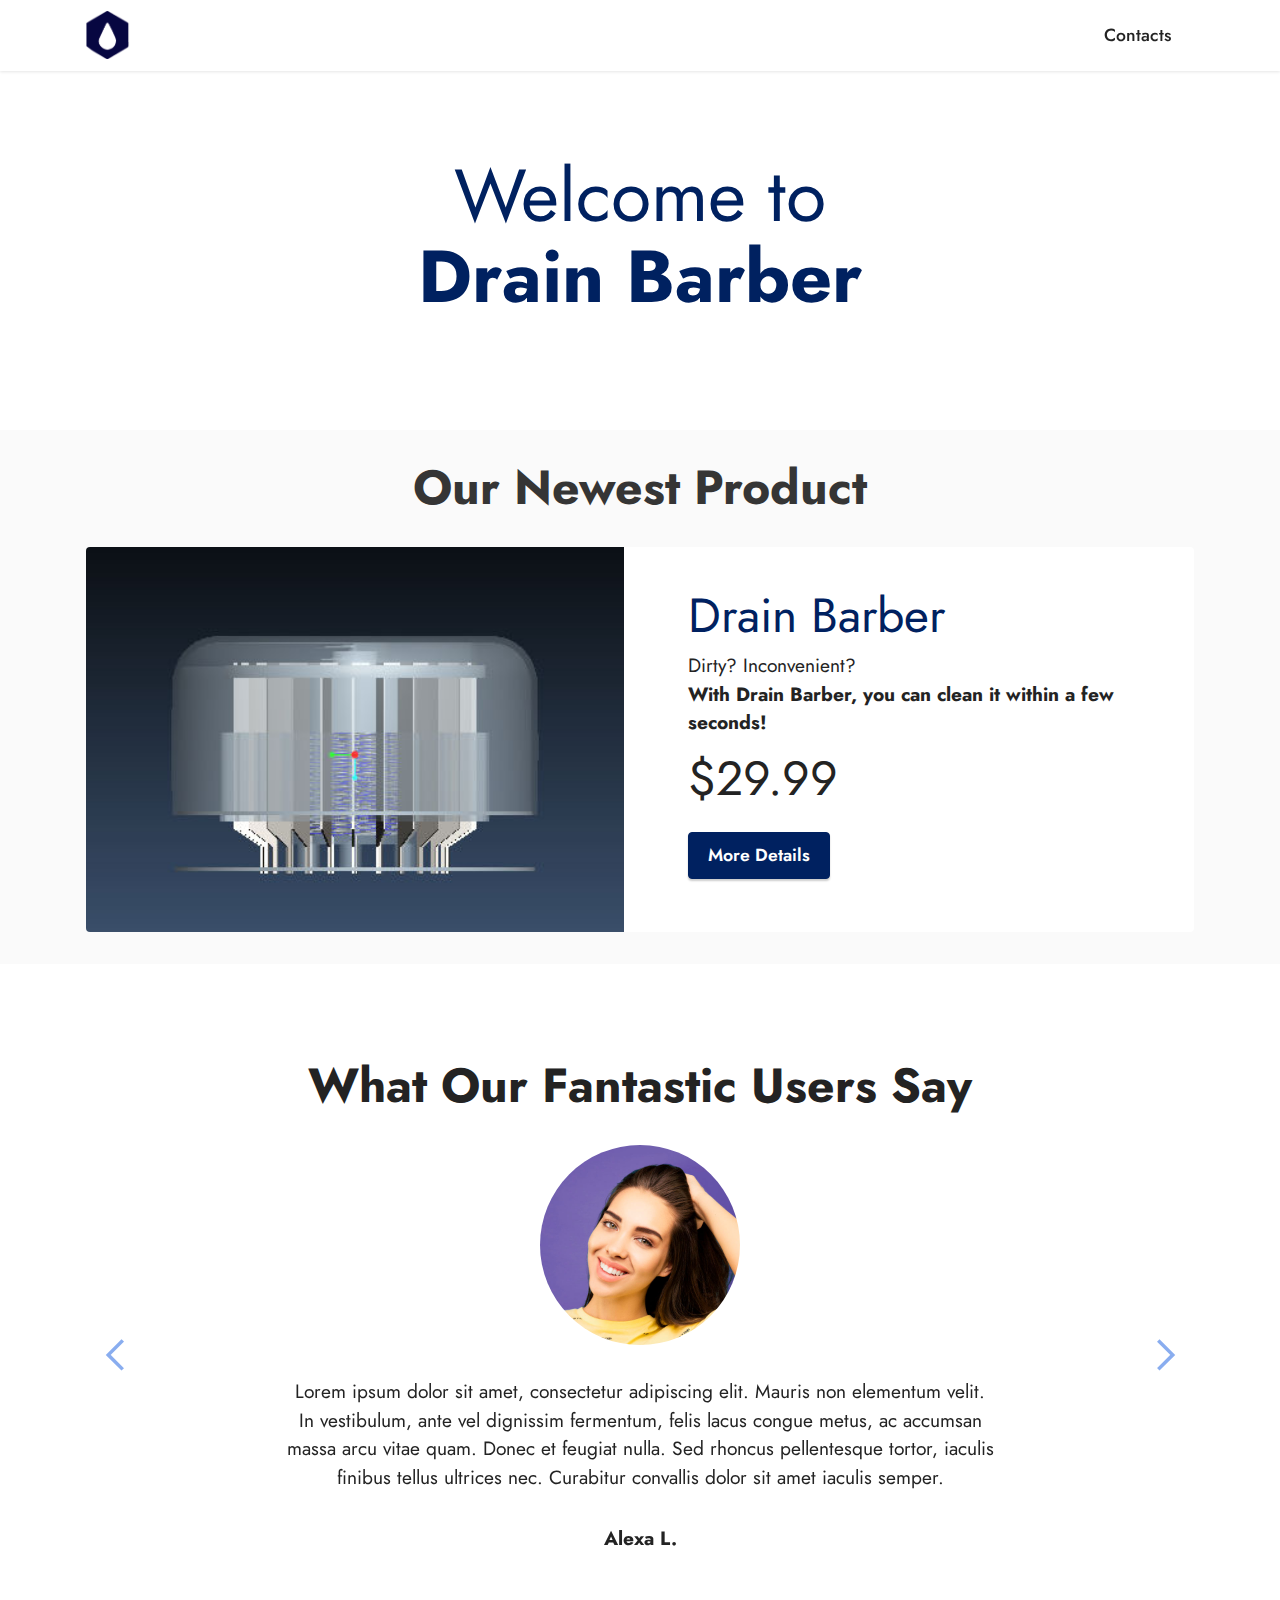
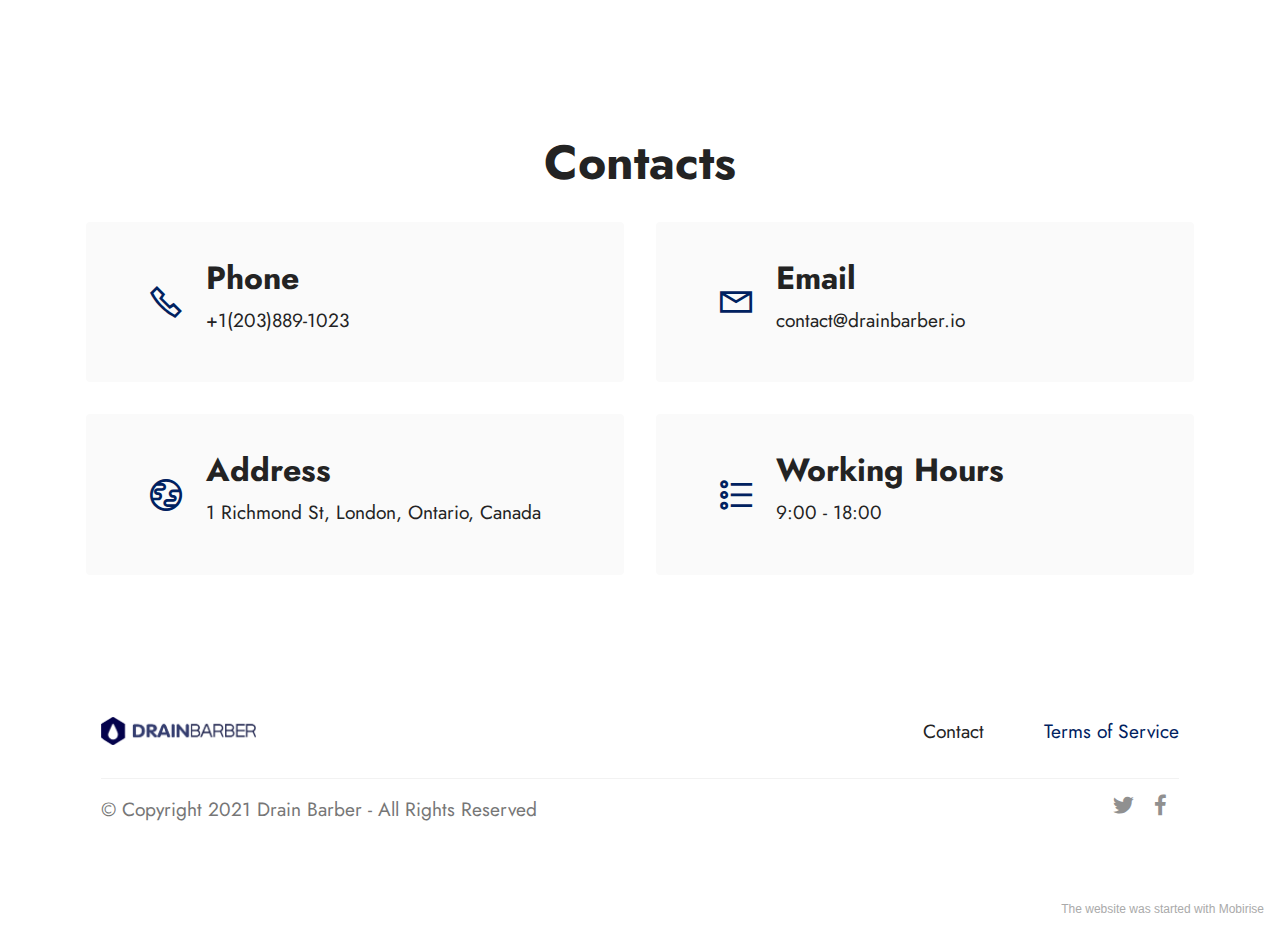
==== commit d3c380eb: "commit" ====
--- a/index.html
+++ b/index.html
@@ -309,7 +309,7 @@
         </div>
 
     </div>
-</section><section style="background-color: #fff; font-family: -apple-system, BlinkMacSystemFont, 'Segoe UI', 'Roboto', 'Helvetica Neue', Arial, sans-serif; color:#aaa; font-size:12px; padding: 0; align-items: center; display: flex;"><a href="https://mobirise.site/g" style="flex: 1 1; height: 3rem; padding-left: 1rem;"></a><p style="flex: 0 0 auto; margin:0; padding-right:1rem;">Mobirise site software - <a href="https://mobirise.site/n" style="color:#aaa;">Try here</a></p></section><script src="assets/web/assets/jquery/jquery.min.js"></script>  <script src="assets/popper/popper.min.js"></script>  <script src="assets/tether/tether.min.js"></script>  <script src="assets/bootstrap/js/bootstrap.min.js"></script>  <script src="assets/smoothscroll/smooth-scroll.js"></script>  <script src="assets/dropdown/js/nav-dropdown.js"></script>  <script src="assets/dropdown/js/navbar-dropdown.js"></script>  <script src="assets/touchswipe/jquery.touch-swipe.min.js"></script>  <script src="assets/bootstrapcarouselswipe/bootstrap-carousel-swipe.js"></script>  <script src="assets/mbr-testimonials-slider/mbr-testimonials-slider.js"></script>  <script src="assets/theme/js/script.js"></script>  
+</section><section style="background-color: #fff; font-family: -apple-system, BlinkMacSystemFont, 'Segoe UI', 'Roboto', 'Helvetica Neue', Arial, sans-serif; color:#aaa; font-size:12px; padding: 0; align-items: center; display: flex;"><a href="https://mobirise.site/r" style="flex: 1 1; height: 3rem; padding-left: 1rem;"></a><p style="flex: 0 0 auto; margin:0; padding-right:1rem;"><a href="https://mobirise.site/d" style="color:#aaa;">The website</a> was started with Mobirise</p></section><script src="assets/web/assets/jquery/jquery.min.js"></script>  <script src="assets/popper/popper.min.js"></script>  <script src="assets/tether/tether.min.js"></script>  <script src="assets/bootstrap/js/bootstrap.min.js"></script>  <script src="assets/smoothscroll/smooth-scroll.js"></script>  <script src="assets/dropdown/js/nav-dropdown.js"></script>  <script src="assets/dropdown/js/navbar-dropdown.js"></script>  <script src="assets/touchswipe/jquery.touch-swipe.min.js"></script>  <script src="assets/bootstrapcarouselswipe/bootstrap-carousel-swipe.js"></script>  <script src="assets/mbr-testimonials-slider/mbr-testimonials-slider.js"></script>  <script src="assets/theme/js/script.js"></script>  
   
   
 </body>
